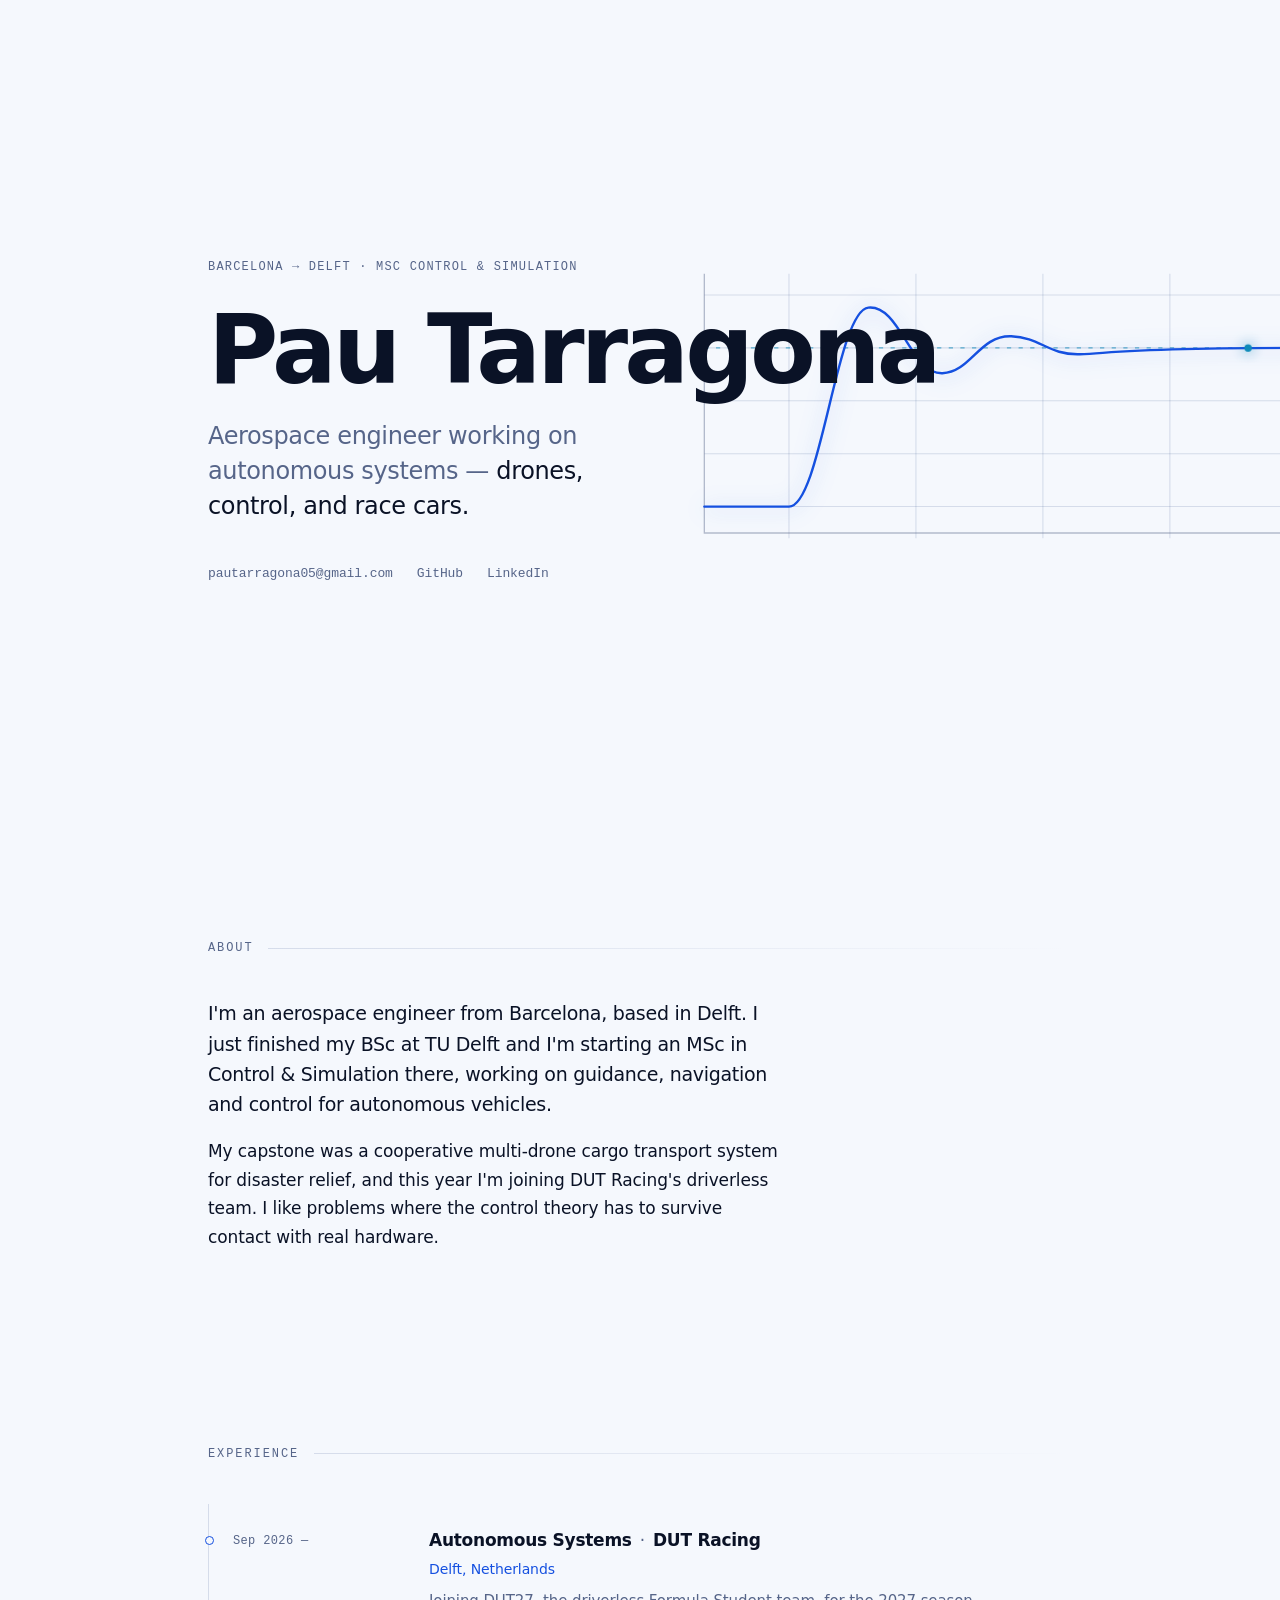
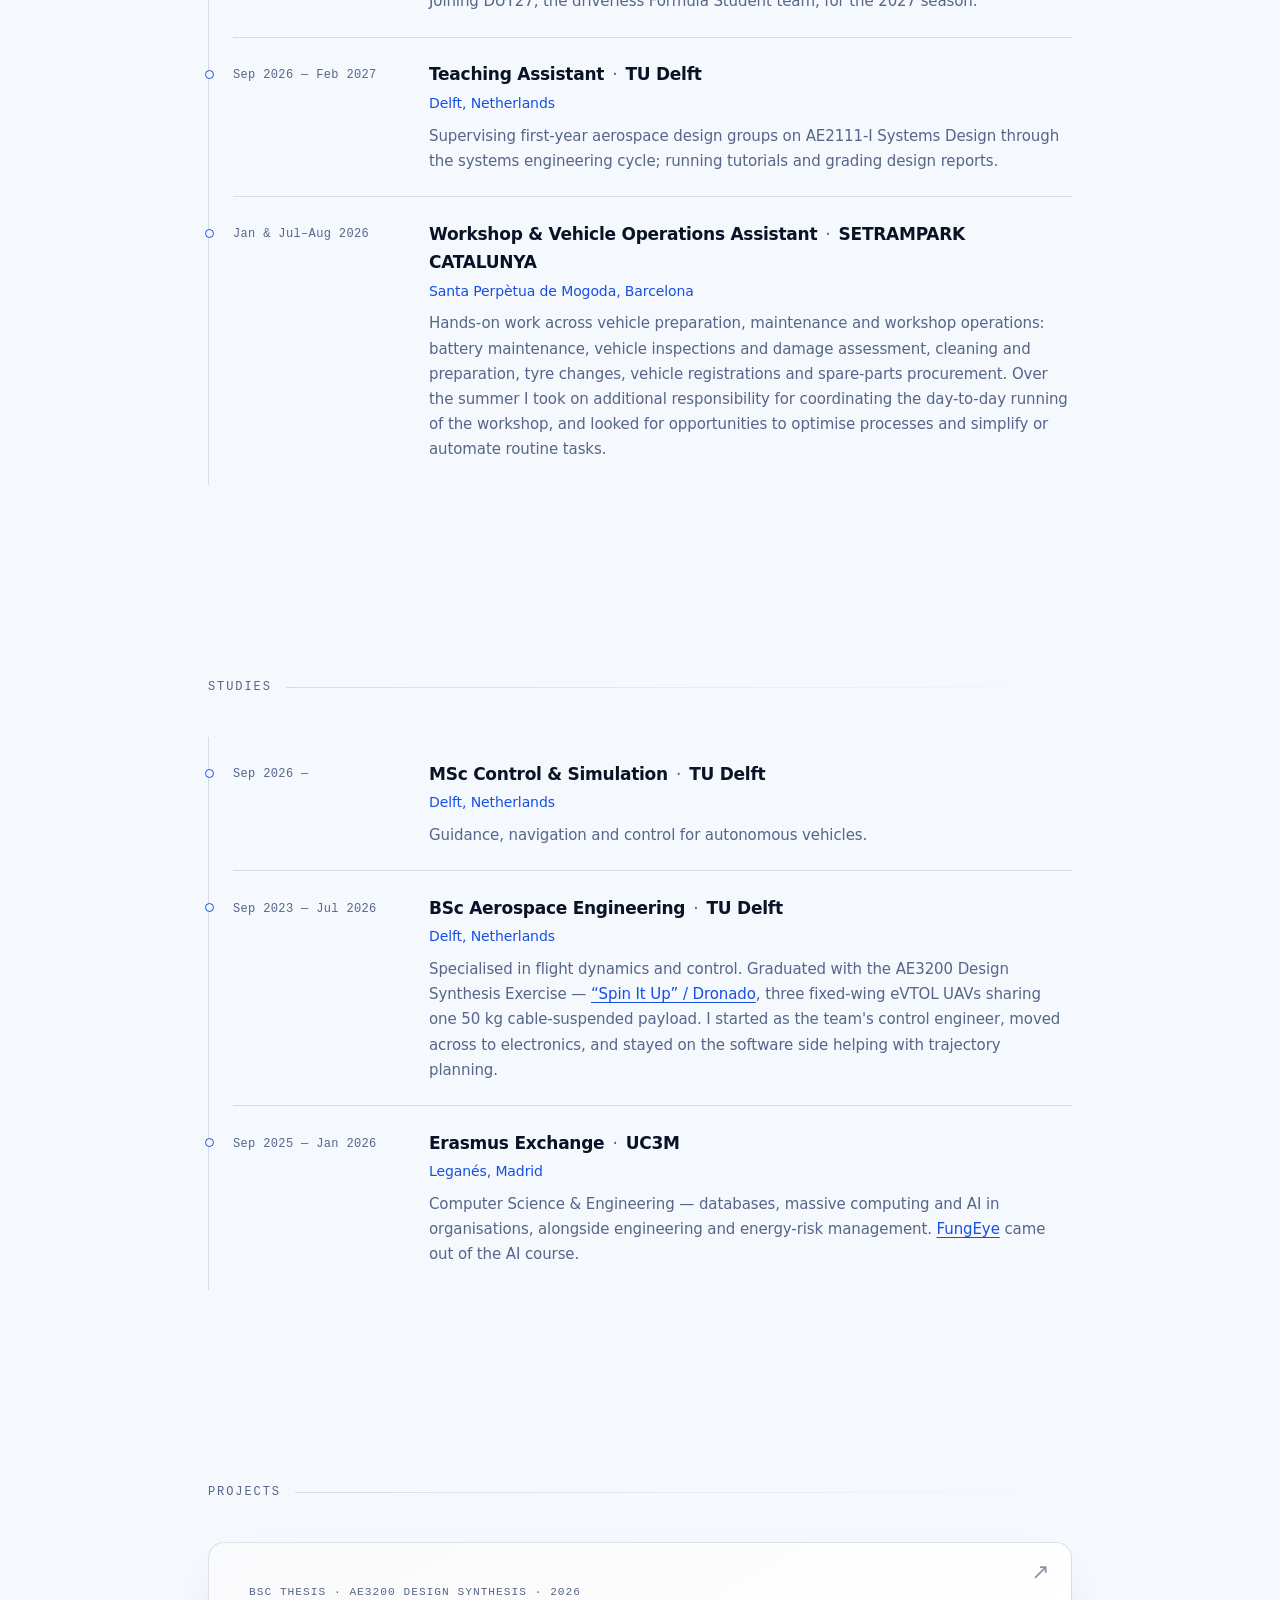
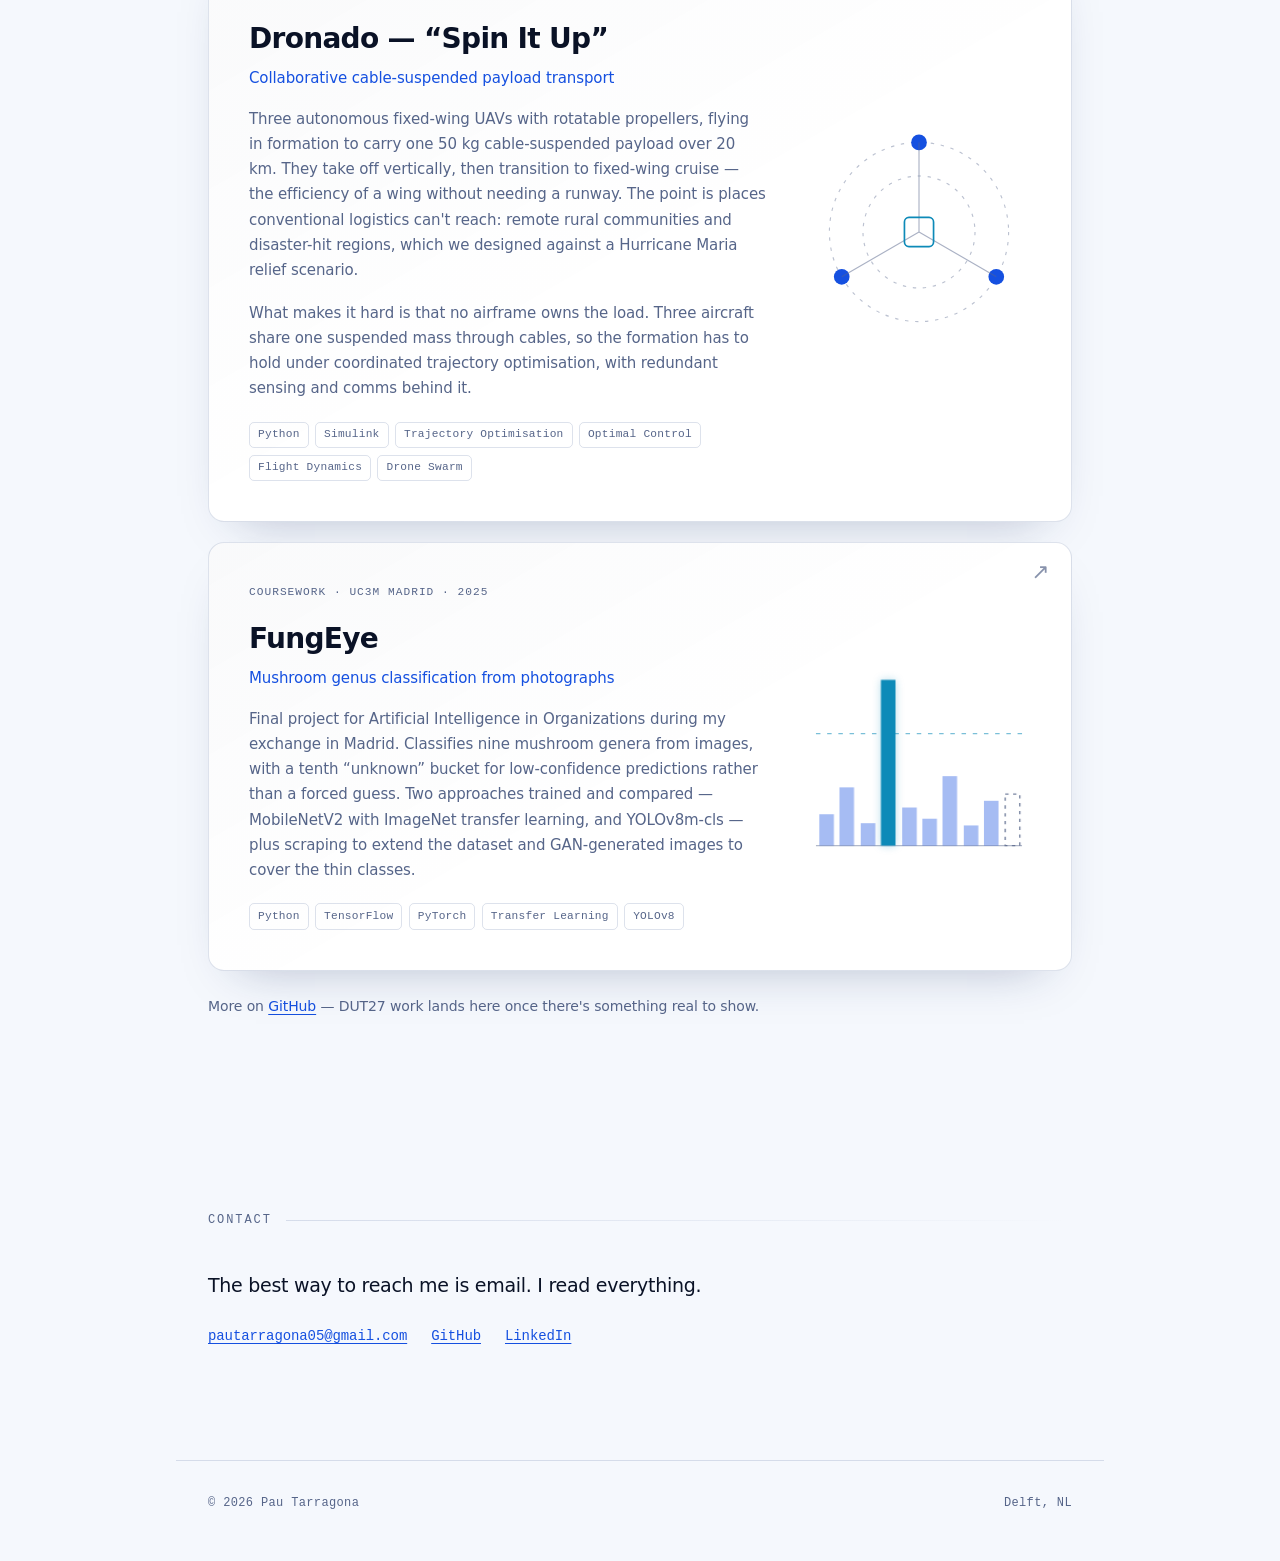
==== index.html @ fd184595 "Show location instead of field on every entry Experience and Studies entries now carry the place on " ====
<!DOCTYPE html>
<html lang="en">
<head>
<meta charset="utf-8">
<meta name="viewport" content="width=device-width, initial-scale=1">
<meta name="theme-color" content="#070b14">

<!-- ─── SEO ─── -->
<title>Pau Tarragona — Aerospace engineer, autonomous systems</title>
<meta name="description" content="Aerospace engineer from Barcelona, based in Delft. MSc Control &amp; Simulation at TU Delft — guidance, navigation and control for drones and driverless race cars.">
<link rel="canonical" href="https://pautarragona.github.io/homepage/">
<meta name="author" content="Pau Tarragona">
<meta name="robots" content="index, follow">

<meta property="og:type" content="profile">
<meta property="og:title" content="Pau Tarragona — Aerospace engineer, autonomous systems">
<meta property="og:description" content="Aerospace engineer from Barcelona, based in Delft. GNC for drones and driverless race cars.">
<meta property="og:url" content="https://pautarragona.github.io/homepage/">
<meta name="twitter:card" content="summary">
<!-- Add a 1200x630 preview.png to the repo root, then uncomment these for rich link previews:
<meta property="og:image" content="https://pautarragona.github.io/homepage/preview.png">
<meta name="twitter:card" content="summary_large_image">
-->

<link rel="icon" href="data:image/svg+xml,<svg xmlns='http://www.w3.org/2000/svg' viewBox='0 0 100 100'><rect width='100' height='100' rx='22' fill='%23070b14'/><text x='50' y='72' font-size='62' font-weight='700' text-anchor='middle' fill='%233d7bff' font-family='system-ui,sans-serif'>P</text></svg>">
<link rel="stylesheet" href="style.css">
<!-- Scroll reveals start hidden; without JS they would never appear -->
<noscript><style>.reveal{opacity:1;transform:none}.sm-bar{transform:scaleY(1)}</style></noscript>

<script type="application/ld+json">
{
  "@context": "https://schema.org",
  "@type": "Person",
  "name": "Pau Tarragona",
  "url": "https://pautarragona.github.io/homepage/",
  "jobTitle": "Aerospace Engineer",
  "description": "Aerospace engineer working on guidance, navigation and control for autonomous vehicles — drones and driverless race cars.",
  "birthPlace": "Barcelona, Spain",
  "homeLocation": { "@type": "Place", "name": "Delft, Netherlands" },
  "alumniOf": [
    { "@type": "CollegeOrUniversity", "name": "Delft University of Technology" },
    { "@type": "CollegeOrUniversity", "name": "Universidad Carlos III de Madrid" }
  ],
  "knowsAbout": ["Guidance Navigation and Control", "Flight Dynamics", "Control Theory", "Autonomous Systems", "Unmanned Aerial Vehicles", "Systems Engineering", "Trajectory Optimisation", "Optimal Control", "Computer Vision", "Machine Learning"],
  "email": "mailto:pautarragona05@gmail.com",
  "sameAs": [
    "https://github.com/pautarragona",
    "https://www.linkedin.com/in/pautarragona/"
  ]
}
</script>
</head>

<body>
<a class="skip" href="#main">Skip to content</a>

<!-- Sticky bar, fades in once you scroll past the hero -->
<div class="topbar" id="topbar">
  <div class="wrap topbar-in">
    <a class="topbar-name" href="#top">Pau Tarragona</a>
    <nav aria-label="Sections">
      <a href="#about">About</a>
      <a href="#experience">Experience</a>
      <a href="#studies">Studies</a>
      <a href="#projects">Projects</a>
      <a href="#contact">Contact</a>
    </nav>
  </div>
</div>

<header class="hero" id="top">
  <!-- Step response of an underdamped second-order system: the plot every
       control course opens with. Draws itself once, then rests at setpoint. -->
  <div class="hero-bg" aria-hidden="true">
    <svg class="plot" viewBox="0 0 620 300" preserveAspectRatio="xMidYMid meet">
      <g class="plot-grid">
        <path d="M40 40 H600 M40 90 H600 M40 140 H600 M40 190 H600 M40 240 H600"/>
        <path d="M120 20 V270 M240 20 V270 M360 20 V270 M480 20 V270"/>
      </g>
      <path class="axis" d="M40 20 V265 H600"/>
      <path class="setpoint" d="M40 90 H600"/>
      <path class="response" id="resp" pathLength="1000"
            d="M40 240 L120 240 C150 240 165 55 195 52 C225 49 235 115 265 114
               C292 113 300 78 330 79 C358 80 365 97 395 96 C425 95 440 90 600 90"/>
      <circle class="tracer" r="3.5" cx="0" cy="0">
        <animateMotion dur="2.6s" begin="0.4s" fill="freeze" calcMode="spline"
                       keyPoints="0;1" keyTimes="0;1" keySplines="0.3 0 0.2 1">
          <mpath href="#resp" xlink:href="#resp"/>
        </animateMotion>
      </circle>
    </svg>
  </div>

  <div class="wrap hero-in">
    <p class="eyebrow rise" style="--d:0ms">
      Barcelona → Delft · MSc Control &amp; Simulation
    </p>

    <h1 class="name rise" style="--d:80ms">
      <span>Pau</span> <span>Tarragona</span>
    </h1>

    <p class="tagline rise" style="--d:180ms">
      Aerospace engineer working on autonomous systems —
      <em>drones, control, and race cars.</em>
    </p>

    <p class="hero-links rise" style="--d:280ms">
      <a href="mailto:pautarragona05@gmail.com">pautarragona05@gmail.com</a>
      <a href="https://github.com/pautarragona" rel="me">GitHub</a>
      <a href="https://www.linkedin.com/in/pautarragona/" rel="me">LinkedIn</a>
    </p>
  </div>
</header>

<main id="main">

  <section id="about" class="wrap reveal">
    <h2>About</h2>
    <div class="prose">
      <p class="lede">
        I'm an aerospace engineer from Barcelona, based in Delft. I just finished my BSc
        at TU Delft and I'm starting an MSc in Control &amp; Simulation there, working on
        guidance, navigation and control for autonomous vehicles.
      </p>
      <p>
        My capstone was a cooperative multi-drone cargo transport system for disaster
        relief, and this year I'm joining DUT Racing's driverless team. I like problems
        where the control theory has to survive contact with real hardware.
      </p>
      <!-- Drop cv.pdf in the repo root, then delete these two comment lines to switch the button on.
      <p class="actions">
        <a class="btn btn-quiet" href="cv.pdf">Download CV</a>
      </p>
      -->
    </div>
  </section>

  <section id="experience" class="wrap reveal">
    <h2>Experience</h2>
    <ol class="timeline">

      <li class="entry">
        <div class="when">Sep 2026 —</div>
        <div class="what">
          <h3>Autonomous Systems <span class="at">·</span> DUT Racing</h3>
          <p class="org">Delft, Netherlands</p>
          <p>Joining DUT27, the driverless Formula Student team, for the 2027 season.</p>
        </div>
      </li>

      <li class="entry">
        <div class="when">Sep 2026 — Feb 2027</div>
        <div class="what">
          <h3>Teaching Assistant <span class="at">·</span> TU Delft</h3>
          <p class="org">Delft, Netherlands</p>
          <p>Supervising first-year aerospace design groups on AE2111-I Systems Design
             through the systems engineering cycle; running tutorials and grading design
             reports.</p>
        </div>
      </li>

      <li class="entry">
        <div class="when">Jan &amp; Jul–Aug 2026</div>
        <div class="what">
          <h3>Workshop &amp; Vehicle Operations Assistant <span class="at">·</span> SETRAMPARK CATALUNYA</h3>
          <p class="org">Santa Perpètua de Mogoda, Barcelona</p>
          <p>Hands-on work across vehicle preparation, maintenance and workshop operations:
             battery maintenance, vehicle inspections and damage assessment, cleaning and
             preparation, tyre changes, vehicle registrations and spare-parts procurement.
             Over the summer I took on additional responsibility for coordinating the
             day-to-day running of the workshop, and looked for opportunities to optimise
             processes and simplify or automate routine tasks.</p>
        </div>
      </li>

    </ol>
  </section>

  <section id="studies" class="wrap reveal">
    <h2>Studies</h2>
    <ol class="timeline">

      <li class="entry">
        <div class="when">Sep 2026 —</div>
        <div class="what">
          <h3>MSc Control &amp; Simulation <span class="at">·</span> TU Delft</h3>
          <p class="org">Delft, Netherlands</p>
          <p>Guidance, navigation and control for autonomous vehicles.</p>
        </div>
      </li>

      <li class="entry">
        <div class="when">Sep 2023 — Jul 2026</div>
        <div class="what">
          <h3>BSc Aerospace Engineering <span class="at">·</span> TU Delft</h3>
          <p class="org">Delft, Netherlands</p>
          <p>Specialised in flight dynamics and control. Graduated with the AE3200
             Design Synthesis Exercise —
             <a href="#projects">“Spin It Up” / Dronado</a>, three fixed-wing eVTOL UAVs
             sharing one 50 kg cable-suspended payload. I started as the team's control
             engineer, moved across to electronics, and stayed on the software side
             helping with trajectory planning.</p>
        </div>
      </li>

      <li class="entry">
        <div class="when">Sep 2025 — Jan 2026</div>
        <div class="what">
          <h3>Erasmus Exchange <span class="at">·</span> UC3M</h3>
          <p class="org">Leganés, Madrid</p>
          <p>Computer Science &amp; Engineering — databases, massive computing and AI in
             organisations, alongside engineering and energy-risk management.
             <a href="#projects">FungEye</a> came out of the AI course.</p>
        </div>
      </li>

    </ol>
  </section>

  <section id="projects" class="wrap reveal">
    <h2>Projects</h2>

    <a class="feature" href="https://repository.tudelft.nl/record/uuid:f880d193-b643-47dd-b23a-5ad3ee7a9749">
      <span class="go" aria-hidden="true">↗</span>
      <div class="feature-body">
        <p class="kicker">BSc Thesis · AE3200 Design Synthesis · 2026</p>
        <h3>Dronado — “Spin It Up”</h3>
        <p class="sub">Collaborative cable-suspended payload transport</p>
        <p>
          Three autonomous fixed-wing UAVs with rotatable propellers, flying in formation to
          carry one 50 kg cable-suspended payload over 20 km. They take off vertically, then
          transition to fixed-wing cruise — the efficiency of a wing without needing a runway.
          The point is places conventional logistics can't reach: remote rural communities and
          disaster-hit regions, which we designed against a Hurricane Maria relief scenario.
        </p>
        <p>
          What makes it hard is that no airframe owns the load. Three aircraft share one
          suspended mass through cables, so the formation has to hold under coordinated
          trajectory optimisation, with redundant sensing and comms behind it.
        </p>
        <ul class="tags">
          <li>Python</li><li>Simulink</li><li>Trajectory Optimisation</li>
          <li>Optimal Control</li><li>Flight Dynamics</li><li>Drone Swarm</li>
        </ul>
      </div>
      <div class="feature-art" aria-hidden="true">
        <!-- Three drones orbiting a shared load -->
        <svg viewBox="0 0 200 200">
          <circle class="orbit" cx="100" cy="100" r="80"/>
          <circle class="orbit orbit-2" cx="100" cy="100" r="50"/>
          <g class="rotor">
            <circle class="node" cx="100" cy="20"  r="7"/>
            <circle class="node" cx="31"  cy="140" r="7"/>
            <circle class="node" cx="169" cy="140" r="7"/>
            <path class="tether" d="M100 20 L100 100 M31 140 L100 100 M169 140 L100 100"/>
          </g>
          <rect class="load" x="87" y="87" width="26" height="26" rx="4"/>
        </svg>
      </div>
    </a>

    <a class="feature" href="https://github.com/pautarragona/FungEye">
      <span class="go" aria-hidden="true">↗</span>
      <div class="feature-body">
        <p class="kicker">Coursework · UC3M Madrid · 2025</p>
        <h3>FungEye</h3>
        <p class="sub">Mushroom genus classification from photographs</p>
        <p>
          Final project for Artificial Intelligence in Organizations during my exchange in
          Madrid. Classifies nine mushroom genera from images, with a tenth “unknown” bucket
          for low-confidence predictions rather than a forced guess. Two approaches trained
          and compared — MobileNetV2 with ImageNet transfer learning, and YOLOv8m-cls — plus
          scraping to extend the dataset and GAN-generated images to cover the thin classes.
        </p>
        <ul class="tags">
          <li>Python</li><li>TensorFlow</li><li>PyTorch</li><li>Transfer Learning</li><li>YOLOv8</li>
        </ul>
      </div>
      <div class="feature-art" aria-hidden="true">
        <!-- Class probabilities over ten buckets: nine genera plus "unknown".
             One clears the confidence threshold; the dashed bar is the
             unknown bucket that catches everything that doesn't. -->
        <svg viewBox="0 0 200 200">
          <path class="sm-axis"   d="M8 180 H192"/>
          <path class="sm-thresh" d="M8 80 H192"/>
          <g class="softmax">
            <rect class="sm-bar" style="--i:0" x="11"  y="152" width="13" height="28"/>
            <rect class="sm-bar" style="--i:1" x="29"  y="128" width="13" height="52"/>
            <rect class="sm-bar" style="--i:2" x="48"  y="160" width="13" height="20"/>
            <rect class="sm-bar win" style="--i:3" x="66" y="32" width="13" height="148"/>
            <rect class="sm-bar" style="--i:4" x="85"  y="146" width="13" height="34"/>
            <rect class="sm-bar" style="--i:5" x="103" y="156" width="13" height="24"/>
            <rect class="sm-bar" style="--i:6" x="121" y="118" width="13" height="62"/>
            <rect class="sm-bar" style="--i:7" x="140" y="162" width="13" height="18"/>
            <rect class="sm-bar" style="--i:8" x="158" y="140" width="13" height="40"/>
            <rect class="sm-bar sm-unknown" style="--i:9" x="177" y="134" width="13" height="46"/>
          </g>
        </svg>
      </div>
    </a>

    <p class="more">
      More on <a href="https://github.com/pautarragona">GitHub</a> — DUT27 work lands here
      once there's something real to show.
    </p>
  </section>

  <section id="contact" class="wrap reveal">
    <h2>Contact</h2>
    <div class="prose">
      <p class="lede">The best way to reach me is email. I read everything.</p>
      <ul class="links">
        <li><a href="mailto:pautarragona05@gmail.com">pautarragona05@gmail.com</a></li>
        <li><a href="https://github.com/pautarragona" rel="me">GitHub</a></li>
        <li><a href="https://www.linkedin.com/in/pautarragona/" rel="me">LinkedIn</a></li>
      </ul>
    </div>
  </section>

</main>

<footer class="wrap">
  <p>© <span id="year">2026</span> Pau Tarragona</p>
  <p>Delft, NL</p>
</footer>

<script>
document.getElementById('year').textContent = new Date().getFullYear();

const still = matchMedia('(prefers-reduced-motion: reduce)').matches;

/* Reveal sections as they enter the viewport */
if ('IntersectionObserver' in window && !still) {
  const io = new IntersectionObserver((entries) => {
    for (const e of entries) {
      if (e.isIntersecting) { e.target.classList.add('in'); io.unobserve(e.target); }
    }
  }, { rootMargin: '0px 0px -12% 0px' });
  document.querySelectorAll('.reveal').forEach(el => io.observe(el));
} else {
  document.querySelectorAll('.reveal').forEach(el => el.classList.add('in'));
}

/* Sticky bar appears once the hero is behind you */
const topbar = document.getElementById('topbar');
const onScroll = () => topbar.classList.toggle('show', window.scrollY > 260);
addEventListener('scroll', onScroll, { passive: true });
onScroll();

</script>
</body>
</html>
---- style.css ----
/* ══ Pau Tarragona — personal site ══════════════════════════════
   Everything is driven by the tokens below. Change --accent and
   the buttons, links, timeline, plot and diagram all follow.     */

:root {
  --bg:      #060a13;
  --bg-2:    #0a1020;
  --surface: rgba(255, 255, 255, .028);
  --ink:     #e9eefb;
  --muted:   #8a99b8;
  --rule:    rgba(140, 170, 255, .14);
  --accent:  #3d7bff;
  --ice:     #7fe4ff;
  --shadow:  0 22px 60px -28px rgba(0, 0, 0, .9);

  --sans: ui-sans-serif, system-ui, -apple-system, "Segoe UI Variable Text",
          "Segoe UI", Inter, Roboto, Helvetica, Arial, sans-serif;
  --mono: ui-monospace, "Cascadia Mono", "SF Mono", Menlo, Consolas, monospace;

  --page:    58rem;
  --measure: 36rem;
  --ease:    cubic-bezier(.22, .61, .36, 1);
}

@media (prefers-color-scheme: light) {
  :root {
    --bg:      #f5f8fd;
    --bg-2:    #ffffff;
    --surface: rgba(10, 30, 80, .025);
    --ink:     #0a1226;
    --muted:   #566589;
    --rule:    rgba(20, 50, 120, .14);
    --accent:  #1550e0;
    --ice:     #0d8ab8;
    --shadow:  0 22px 50px -30px rgba(20, 40, 90, .35);
  }
}

*, *::before, *::after { box-sizing: border-box; }

html {
  -webkit-text-size-adjust: 100%;
  scroll-behavior: smooth;
  scroll-padding-top: 5rem;
}

body {
  margin: 0;
  background: var(--bg);
  color: var(--ink);
  font-family: var(--sans);
  font-size: 1.0625rem;
  line-height: 1.68;
  letter-spacing: -0.006em;
  -webkit-font-smoothing: antialiased;
  overflow-x: hidden;
}

.wrap {
  width: 100%;
  max-width: var(--page);
  margin-inline: auto;
  padding-inline: clamp(1.25rem, 5vw, 2rem);
}

.skip { position: absolute; left: -9999px; }
.skip:focus {
  left: 1rem; top: 1rem; z-index: 99;
  background: var(--accent); color: #fff;
  padding: .55rem 1rem; border-radius: 8px;
}

:focus-visible { outline: 2px solid var(--accent); outline-offset: 3px; border-radius: 3px; }

/* ══ Sticky bar ═════════════════════════════════════════════════ */

.topbar {
  position: fixed;
  inset: 0 0 auto 0;
  z-index: 50;
  background: color-mix(in srgb, var(--bg) 78%, transparent);
  backdrop-filter: blur(14px) saturate(150%);
  border-bottom: 1px solid transparent;
  transform: translateY(-102%);
  opacity: 0;
  transition: transform .45s var(--ease), opacity .3s linear, border-color .45s linear;
}
.topbar.show { transform: none; opacity: 1; border-bottom-color: var(--rule); }

.topbar-in {
  display: flex; align-items: center; justify-content: space-between;
  gap: 1rem; height: 3.5rem;
}
.topbar-name {
  font-weight: 600; font-size: .9375rem; letter-spacing: -0.015em;
  color: var(--ink); text-decoration: none;
}
.topbar nav { display: flex; gap: 1.35rem; }
.topbar nav a {
  position: relative;
  font-family: var(--mono);
  font-size: .75rem; letter-spacing: .04em;
  color: var(--muted); text-decoration: none;
  padding-block: .35rem;
}
.topbar nav a::after {
  content: ""; position: absolute; left: 0; right: 0; bottom: 0; height: 1px;
  background: var(--accent);
  transform: scaleX(0); transform-origin: left;
  transition: transform .32s var(--ease);
}
.topbar nav a:hover { color: var(--ink); }
.topbar nav a:hover::after { transform: scaleX(1); }

/* five items no longer fit alongside the name below this */
@media (max-width: 40rem) { .topbar nav { display: none; } }

/* ══ Hero ═══════════════════════════════════════════════════════ */

.hero {
  position: relative;
  min-height: 90svh;
  display: flex; flex-direction: column; justify-content: center;
  padding-block: 7rem 5rem;
  overflow: hidden;
  isolation: isolate;
}

.hero-bg { position: absolute; inset: 0; z-index: -1; pointer-events: none; }

/* ── Step response plot ──
   Underdamped second-order system settling to setpoint. The curve draws
   itself once and the tracer rides the leading edge, so the easing here
   must match the animateMotion keySplines in the markup. */

.plot {
  position: absolute;
  top: 50%; right: -3%;
  transform: translateY(-48%);
  width: min(60%, 41rem);
  height: auto;
  overflow: visible;
}

.plot-grid path { fill: none; stroke: var(--rule); stroke-width: 1; }

.axis {
  fill: none;
  stroke: color-mix(in srgb, var(--muted) 42%, transparent);
  stroke-width: 1.25;
}

.setpoint {
  fill: none;
  stroke: color-mix(in srgb, var(--ice) 65%, transparent);
  stroke-width: 1.25;
  stroke-dasharray: 4 7;
}

.response {
  fill: none;
  stroke: var(--accent);
  stroke-width: 2.25;
  stroke-linecap: round;
  stroke-linejoin: round;
  /* pathLength="1000" in the markup makes this exact, whatever the geometry */
  stroke-dasharray: 1000;
  stroke-dashoffset: 1000;
  animation: draw 2.6s .4s cubic-bezier(.3, 0, .2, 1) forwards;
  filter: drop-shadow(0 2px 10px color-mix(in srgb, var(--accent) 35%, transparent));
}
@keyframes draw { to { stroke-dashoffset: 0; } }

.tracer {
  fill: var(--ice);
  filter: drop-shadow(0 0 6px var(--ice));
  animation: fade-in .5s .4s both;
}
@keyframes fade-in { from { opacity: 0; } to { opacity: 1; } }

@media (max-width: 52rem) {
  .plot {
    top: auto; bottom: 5%; right: -18%;
    transform: none;
    width: 118%;
    opacity: .4;
  }
}

/* ── hero content ── */

.hero-in { position: relative; }

.eyebrow {
  font-family: var(--mono);
  font-size: .75rem; letter-spacing: .1em; text-transform: uppercase;
  color: var(--muted);
  margin: 0 0 1.75rem;
}

.name {
  font-size: clamp(3rem, 11vw, 6rem);
  font-weight: 680;
  line-height: .94;
  letter-spacing: -0.04em;
  margin: 0 0 1.5rem;
}
.name span { display: inline-block; }

.tagline {
  font-size: clamp(1.125rem, 2.6vw, 1.5rem);
  line-height: 1.45;
  color: var(--muted);
  max-width: 30ch;
  margin: 0 0 2.5rem;
  letter-spacing: -0.015em;
}
.tagline em { color: var(--ink); font-style: normal; }

.hero-links {
  display: flex; flex-wrap: wrap;
  gap: .4rem 1.5rem;
  font-family: var(--mono);
  font-size: .8125rem;
  margin: 0;
}
.hero-links a { color: var(--muted); text-decoration: none; }
.hero-links a:hover { color: var(--accent); text-decoration: underline; }

/* entrance */
.rise { animation: rise .85s var(--ease) both; animation-delay: var(--d, 0ms); }
@keyframes rise {
  from { opacity: 0; transform: translateY(16px); filter: blur(6px); }
  to   { opacity: 1; transform: none; filter: none; }
}

/* ══ Buttons ════════════════════════════════════════════════════ */

.actions { display: flex; flex-wrap: wrap; gap: .7rem; }

.btn {
  display: inline-block;
  padding: .65rem 1.4rem;
  border-radius: 999px;
  border: 1px solid var(--accent);
  background: var(--accent);
  color: #fff;
  font-size: .9375rem; font-weight: 500;
  text-decoration: none;
  box-shadow: 0 8px 24px -12px var(--accent);
  transition: transform .22s var(--ease), box-shadow .22s var(--ease), background .22s linear;
}
.btn:hover { transform: translateY(-2px); box-shadow: 0 14px 30px -12px var(--accent); }
.btn:active { transform: translateY(0); }

.btn-quiet {
  background: transparent;
  color: var(--ink);
  border-color: var(--rule);
  box-shadow: none;
}
.btn-quiet:hover {
  border-color: var(--accent);
  color: var(--accent);
  box-shadow: none;
}

/* ══ Sections ═══════════════════════════════════════════════════ */

main { padding-block: 2rem 1rem; }
section { padding-block: clamp(3.5rem, 9vw, 6rem); }

h2 {
  display: flex; align-items: center; gap: .9rem;
  font-family: var(--mono);
  font-size: .75rem; font-weight: 500;
  letter-spacing: .16em; text-transform: uppercase;
  color: var(--muted);
  margin: 0 0 2.5rem;
}
h2::after {
  content: ""; flex: 1; height: 1px;
  background: linear-gradient(to right, var(--rule), transparent);
}

h3 {
  font-size: 1.0625rem; font-weight: 600;
  letter-spacing: -0.015em;
  margin: 0 0 .2rem;
}

p { margin: 0 0 1.1rem; }
.prose { max-width: var(--measure); }
.prose p:last-child { margin-bottom: 0; }

.lede {
  font-size: 1.1875rem;
  line-height: 1.6;
  letter-spacing: -0.015em;
}

a { color: var(--accent); text-decoration-thickness: 1px; text-underline-offset: 3px; }
a:hover { text-decoration-thickness: 2px; }

mark {
  background: color-mix(in srgb, #f5a623 22%, transparent);
  color: inherit;
  border: 1px dashed #f5a623;
  border-radius: 4px;
  padding: 0 .3rem;
  font-family: var(--mono);
  font-size: .85em;
}

/* reveal on scroll */
.reveal { opacity: 0; transform: translateY(22px); }
.reveal.in {
  opacity: 1; transform: none;
  transition: opacity .8s var(--ease), transform .8s var(--ease);
}

/* ══ Timeline ═══════════════════════════════════════════════════ */

.timeline {
  list-style: none;
  margin: 0; padding: 0 0 0 1.5rem;
  border-left: 1px solid var(--rule);
}

.entry {
  position: relative;
  display: grid;
  grid-template-columns: 10.5rem 1fr;
  gap: 1.75rem;
  padding-block: 1.4rem;
}
.entry + .entry { border-top: 1px solid var(--rule); }

.entry::before {
  content: "";
  position: absolute;
  left: calc(-1.5rem - 4.5px);
  top: 2rem;
  width: 9px; height: 9px;
  border-radius: 50%;
  background: var(--bg);
  border: 1px solid var(--accent);
  transition: background .3s var(--ease), box-shadow .3s var(--ease);
}
.entry:hover::before {
  background: var(--accent);
  box-shadow: 0 0 0 4px color-mix(in srgb, var(--accent) 18%, transparent);
}

.when {
  font-family: var(--mono);
  font-size: .75rem; letter-spacing: .03em;
  color: var(--muted);
  padding-top: .3rem;
  font-variant-numeric: tabular-nums;
}

.at { color: var(--muted); font-weight: 400; margin-inline: .15rem; }

.org {
  font-size: .875rem;
  color: var(--accent);
  margin: 0 0 .5rem;
}

.what p:last-child { margin: 0; color: var(--muted); font-size: .9375rem; }

/* entries with no .org line need the breathing room it would have given */
.what h3 + p:not(.org) { margin-top: .45rem; }

@media (max-width: 40rem) {
  .entry { grid-template-columns: 1fr; gap: .45rem; }
  .when { padding-top: 0; }
  .entry::before { top: 1.75rem; }
}

/* ══ Feature project ════════════════════════════════════════════ */

/* The whole card is the link, so it must not look like one. */
.feature {
  position: relative;
  display: grid;
  /* minmax(0,…) so the text column can actually shrink; a bare 1fr
     refuses to go below its content and reopens the dead gap */
  grid-template-columns: minmax(0, 1fr) 14rem;
  gap: 2.5rem;
  align-items: center;
  text-decoration: none;
  color: inherit;
  padding: clamp(1.5rem, 4vw, 2.5rem);
  border: 1px solid var(--rule);
  border-radius: 16px;
  background: linear-gradient(150deg, var(--surface), transparent 55%), var(--bg-2);
  box-shadow: var(--shadow);
  transition: transform .4s var(--ease), border-color .4s var(--ease);
}
.feature:hover {
  transform: translateY(-4px);
  border-color: color-mix(in srgb, var(--accent) 45%, transparent);
}

.kicker {
  font-family: var(--mono);
  font-size: .7rem; letter-spacing: .09em; text-transform: uppercase;
  color: var(--muted);
  margin: 0 0 .85rem;
}
.feature + .feature { margin-top: 1.25rem; }

.feature h3 { font-size: clamp(1.35rem, 3vw, 1.75rem); letter-spacing: -0.025em; }

/* the only hint that the card is clickable */
.go {
  position: absolute;
  top: 1.15rem; right: 1.35rem;
  font-size: 1.35rem;
  line-height: 1;
  color: var(--muted);
  opacity: .7;
  transition: opacity .3s var(--ease), transform .3s var(--ease), color .3s var(--ease);
}
.feature:hover .go {
  opacity: 1;
  color: var(--accent);
  transform: translate(2px, -2px);
}
.feature .sub {
  color: var(--accent);
  font-size: .9375rem;
  margin: 0 0 1rem;
}
/* no max-width here: the grid column sets the measure, and capping it
   again just leaves a gap between the text and the diagram */
.feature-body > p:not(.kicker):not(.sub) {
  color: var(--muted);
  font-size: .9375rem;
}

.tags {
  display: flex; flex-wrap: wrap; gap: .4rem;
  list-style: none; margin: 1.25rem 0 0; padding: 0;
}
.tags li {
  font-family: var(--mono);
  font-size: .7rem; letter-spacing: .02em;
  color: var(--muted);
  border: 1px solid var(--rule);
  border-radius: 5px;
  padding: .18rem .5rem;
}

/* the orbiting-drones diagram */
.feature-art svg { width: 100%; height: auto; display: block; }
.orbit, .rotor, .load { transform-box: view-box; transform-origin: 100px 100px; }

.orbit {
  fill: none;
  stroke: color-mix(in srgb, var(--muted) 40%, transparent);
  stroke-width: 1;
  stroke-dasharray: 3 6;
  animation: spin 40s linear infinite;
}
.orbit-2 { animation-duration: 26s; animation-direction: reverse; }
@keyframes spin { to { transform: rotate(360deg); } }

.rotor { animation: spin 22s linear infinite; }
.node {
  fill: var(--accent);
  animation: bob 3.4s ease-in-out infinite;
}
.node:nth-of-type(2) { animation-delay: -1.1s; }
.node:nth-of-type(3) { animation-delay: -2.2s; }
@keyframes bob { 50% { opacity: .45; } }

.tether { stroke: color-mix(in srgb, var(--muted) 50%, transparent); stroke-width: 1; fill: none; }
.load {
  fill: none;
  stroke: var(--ice);
  stroke-width: 1.5;
  animation: pulse 3.4s ease-in-out infinite;
}
@keyframes pulse { 50% { transform: scale(1.14); } }

/* ── FungEye: class probabilities across ten buckets ── */

.sm-axis {
  fill: none;
  stroke: color-mix(in srgb, var(--muted) 45%, transparent);
  stroke-width: 1.25;
}

.sm-thresh {
  fill: none;
  stroke: color-mix(in srgb, var(--ice) 55%, transparent);
  stroke-width: 1.25;
  stroke-dasharray: 4 6;
}

.sm-bar {
  fill: var(--accent);
  opacity: .38;
  /* fill-box, not view-box: each bar must scale from its own baseline */
  transform-box: fill-box;
  transform-origin: bottom;
  transform: scaleY(0);
}

.sm-bar.win {
  opacity: 1;
  fill: var(--ice);
  /* keep this restrained - a strong glow on a thin tall bar reads as a
     rendering artefact rather than a highlight */
  filter: drop-shadow(0 0 4px color-mix(in srgb, var(--ice) 30%, transparent));
}

.sm-unknown {
  fill: none;
  stroke: var(--muted);
  stroke-width: 1.25;
  stroke-dasharray: 3 4;
  opacity: .8;
}

/* bars grow once, when the section scrolls into view */
#projects.in .sm-bar {
  animation: rise-bar .7s var(--ease) both;
  animation-delay: calc(var(--i) * 65ms);
}
@keyframes rise-bar { to { transform: scaleY(1); } }

.more {
  margin: 1.5rem 0 0;
  font-size: .875rem;
  color: var(--muted);
}

@media (max-width: 44rem) {
  .feature { grid-template-columns: 1fr; }
  .feature-art { max-width: 12rem; margin-inline: auto; order: -1; }
}

/* ══ Contact + footer ═══════════════════════════════════════════ */

.links {
  list-style: none; margin: 1.5rem 0 0; padding: 0;
  display: flex; flex-wrap: wrap; gap: .5rem 1.5rem;
  font-family: var(--mono); font-size: .875rem;
}

footer {
  display: flex; flex-wrap: wrap; gap: .5rem 2rem;
  justify-content: space-between;
  border-top: 1px solid var(--rule);
  padding-block: 2rem 3rem;
  color: var(--muted);
  font-family: var(--mono);
  font-size: .75rem;
  letter-spacing: .03em;
}
footer p { margin: 0; }

/* ══ Reduced motion ═════════════════════════════════════════════ */

@media (prefers-reduced-motion: reduce) {
  html { scroll-behavior: auto; }
  *, *::before, *::after {
    animation-duration: .001ms !important;
    animation-iteration-count: 1 !important;
    transition-duration: .001ms !important;
  }
  .reveal { opacity: 1; transform: none; }
  /* SMIL ignores this media query, so hide the tracer outright */
  .tracer { display: none; }
  .response { stroke-dashoffset: 0; }
}
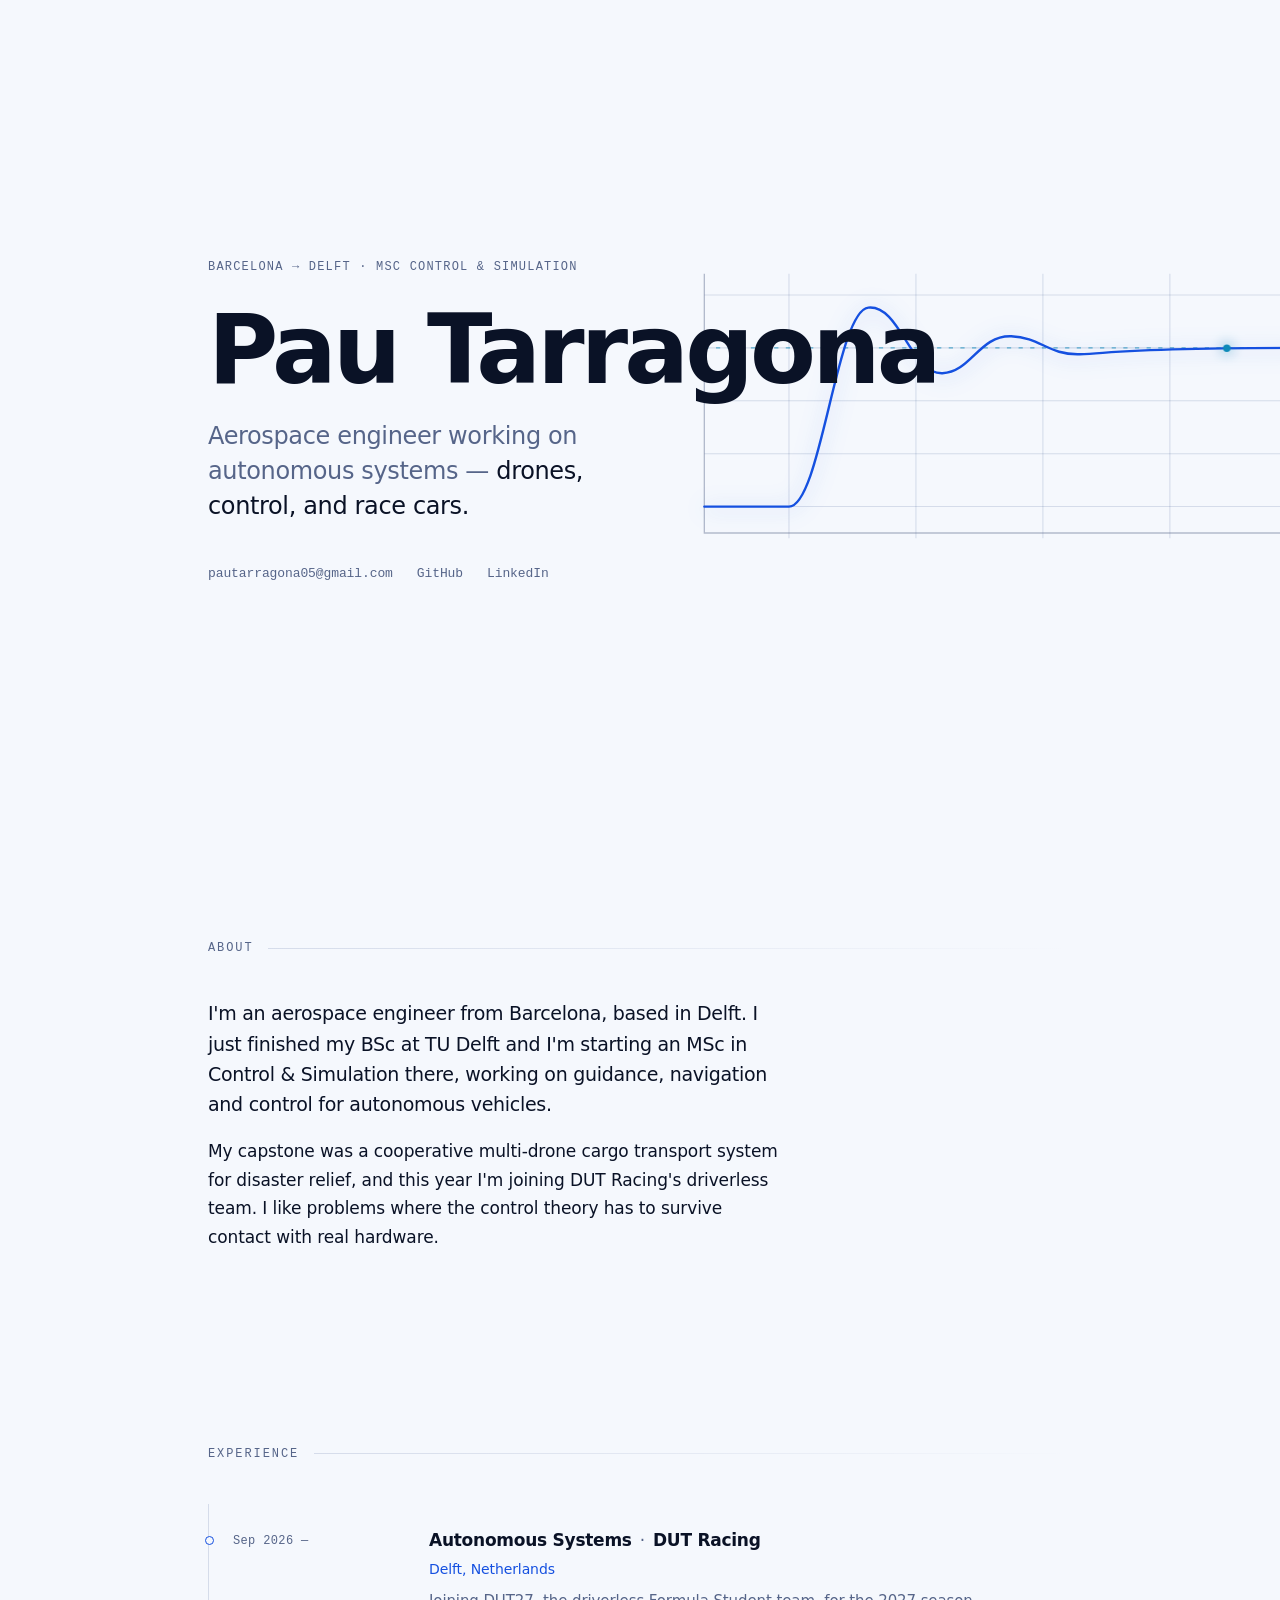
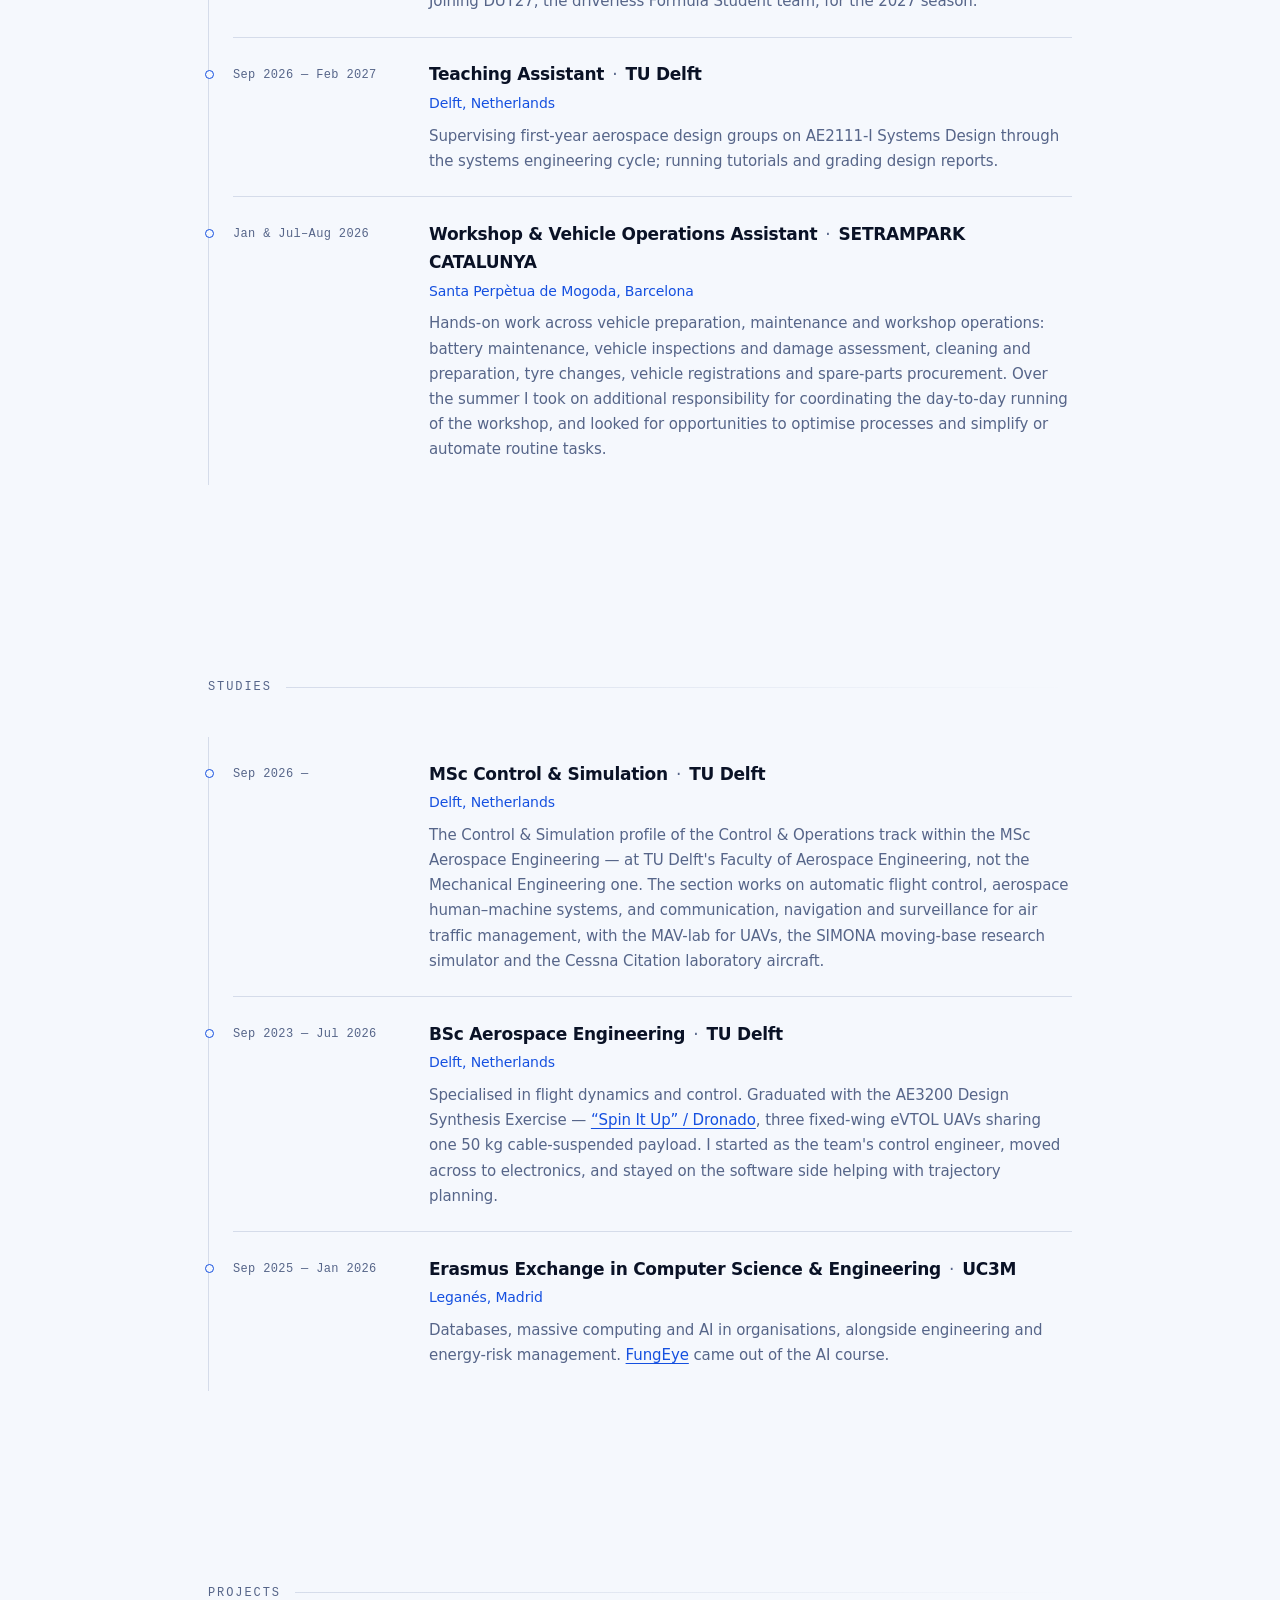
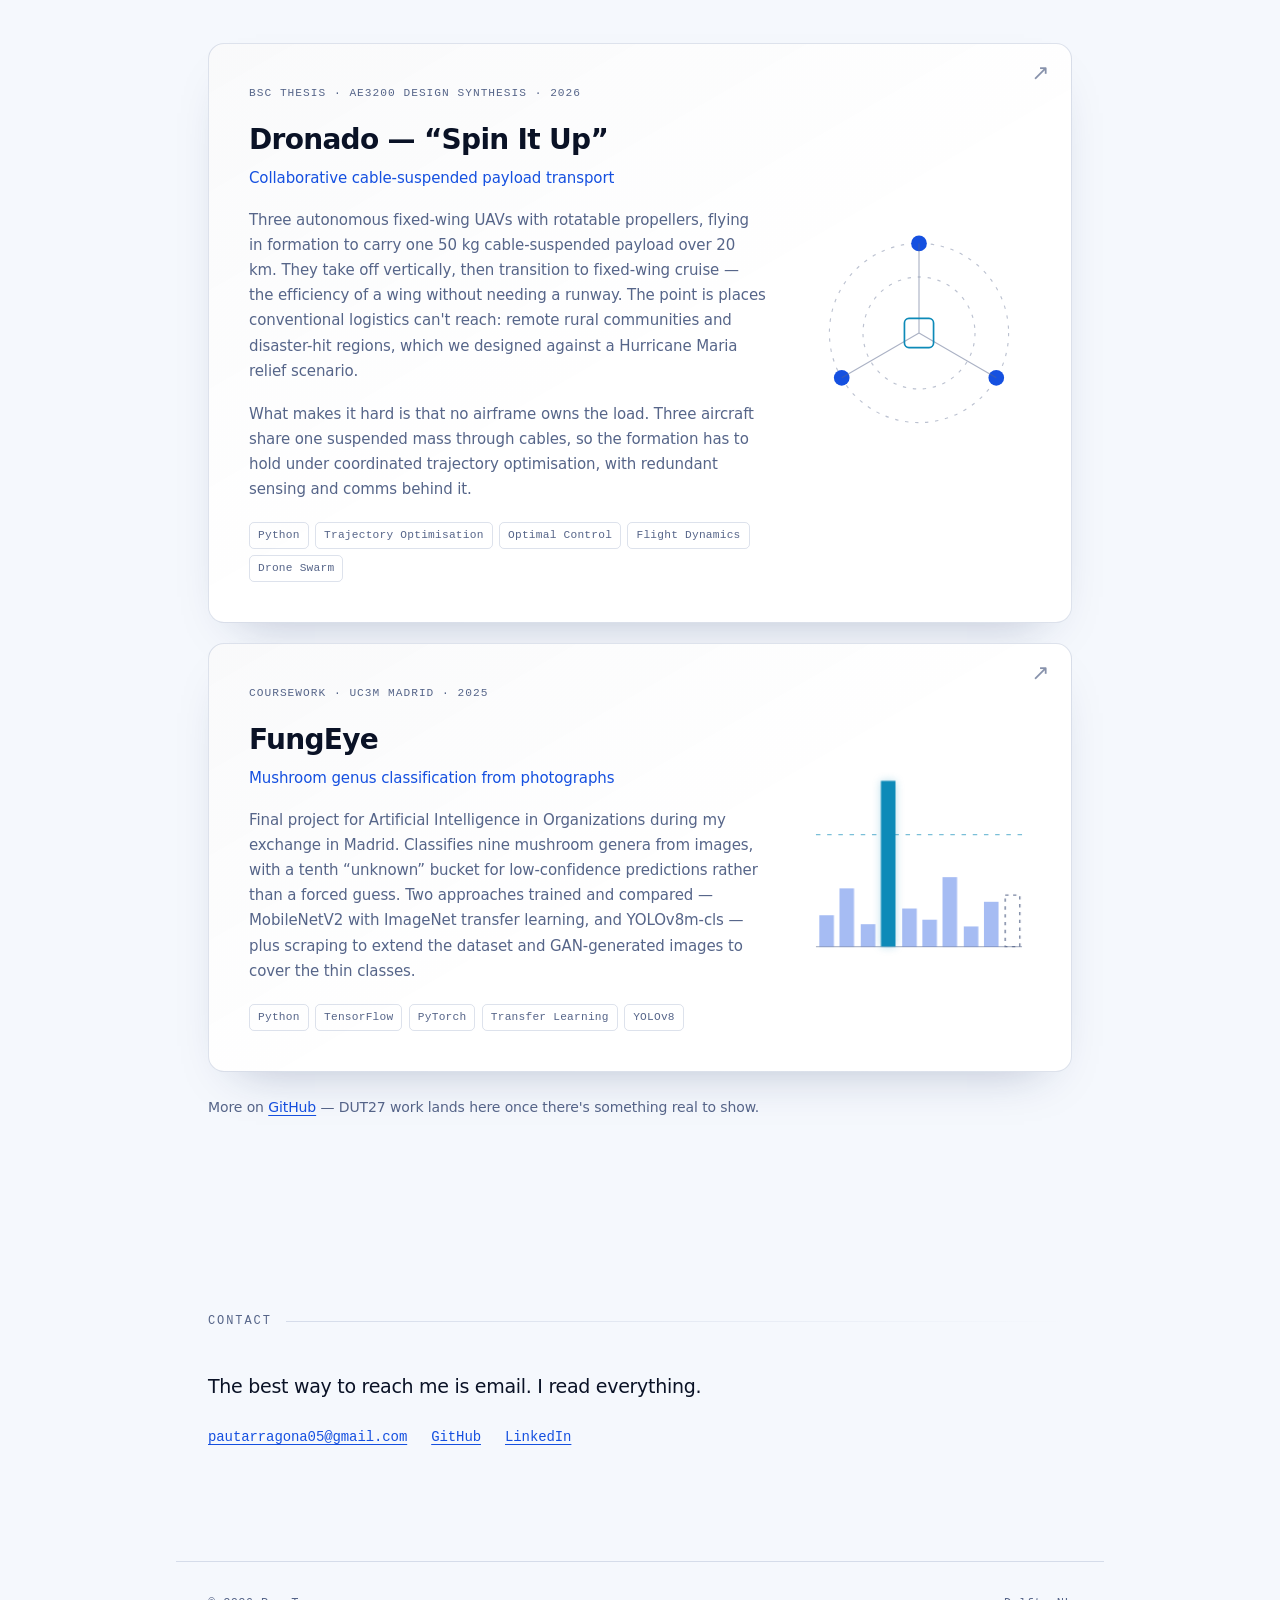
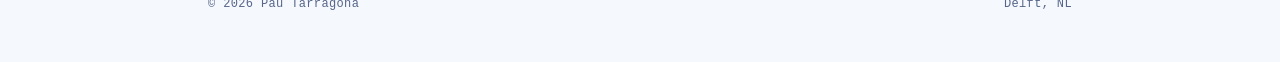
==== commit 6c6d5c1c: "Expand the MSc entry, drop Simulink, name the UC3M field in the title MSc description now places Con" ====
--- a/index.html
+++ b/index.html
@@ -186,7 +186,12 @@
         <div class="what">
           <h3>MSc Control &amp; Simulation <span class="at">·</span> TU Delft</h3>
           <p class="org">Delft, Netherlands</p>
-          <p>Guidance, navigation and control for autonomous vehicles.</p>
+          <p>The Control &amp; Simulation profile of the Control &amp; Operations track within
+             the MSc Aerospace Engineering — at TU Delft's Faculty of Aerospace Engineering,
+             not the Mechanical Engineering one. The section works on automatic flight
+             control, aerospace human–machine systems, and communication, navigation and
+             surveillance for air traffic management, with the MAV-lab for UAVs, the SIMONA
+             moving-base research simulator and the Cessna Citation laboratory aircraft.</p>
         </div>
       </li>
 
@@ -207,11 +212,11 @@
       <li class="entry">
         <div class="when">Sep 2025 — Jan 2026</div>
         <div class="what">
-          <h3>Erasmus Exchange <span class="at">·</span> UC3M</h3>
+          <h3>Erasmus Exchange in Computer Science &amp; Engineering <span class="at">·</span> UC3M</h3>
           <p class="org">Leganés, Madrid</p>
-          <p>Computer Science &amp; Engineering — databases, massive computing and AI in
-             organisations, alongside engineering and energy-risk management.
-             <a href="#projects">FungEye</a> came out of the AI course.</p>
+          <p>Databases, massive computing and AI in organisations, alongside engineering
+             and energy-risk management. <a href="#projects">FungEye</a> came out of the
+             AI course.</p>
         </div>
       </li>
 
@@ -240,7 +245,7 @@
           trajectory optimisation, with redundant sensing and comms behind it.
         </p>
         <ul class="tags">
-          <li>Python</li><li>Simulink</li><li>Trajectory Optimisation</li>
+          <li>Python</li><li>Trajectory Optimisation</li>
           <li>Optimal Control</li><li>Flight Dynamics</li><li>Drone Swarm</li>
         </ul>
       </div>
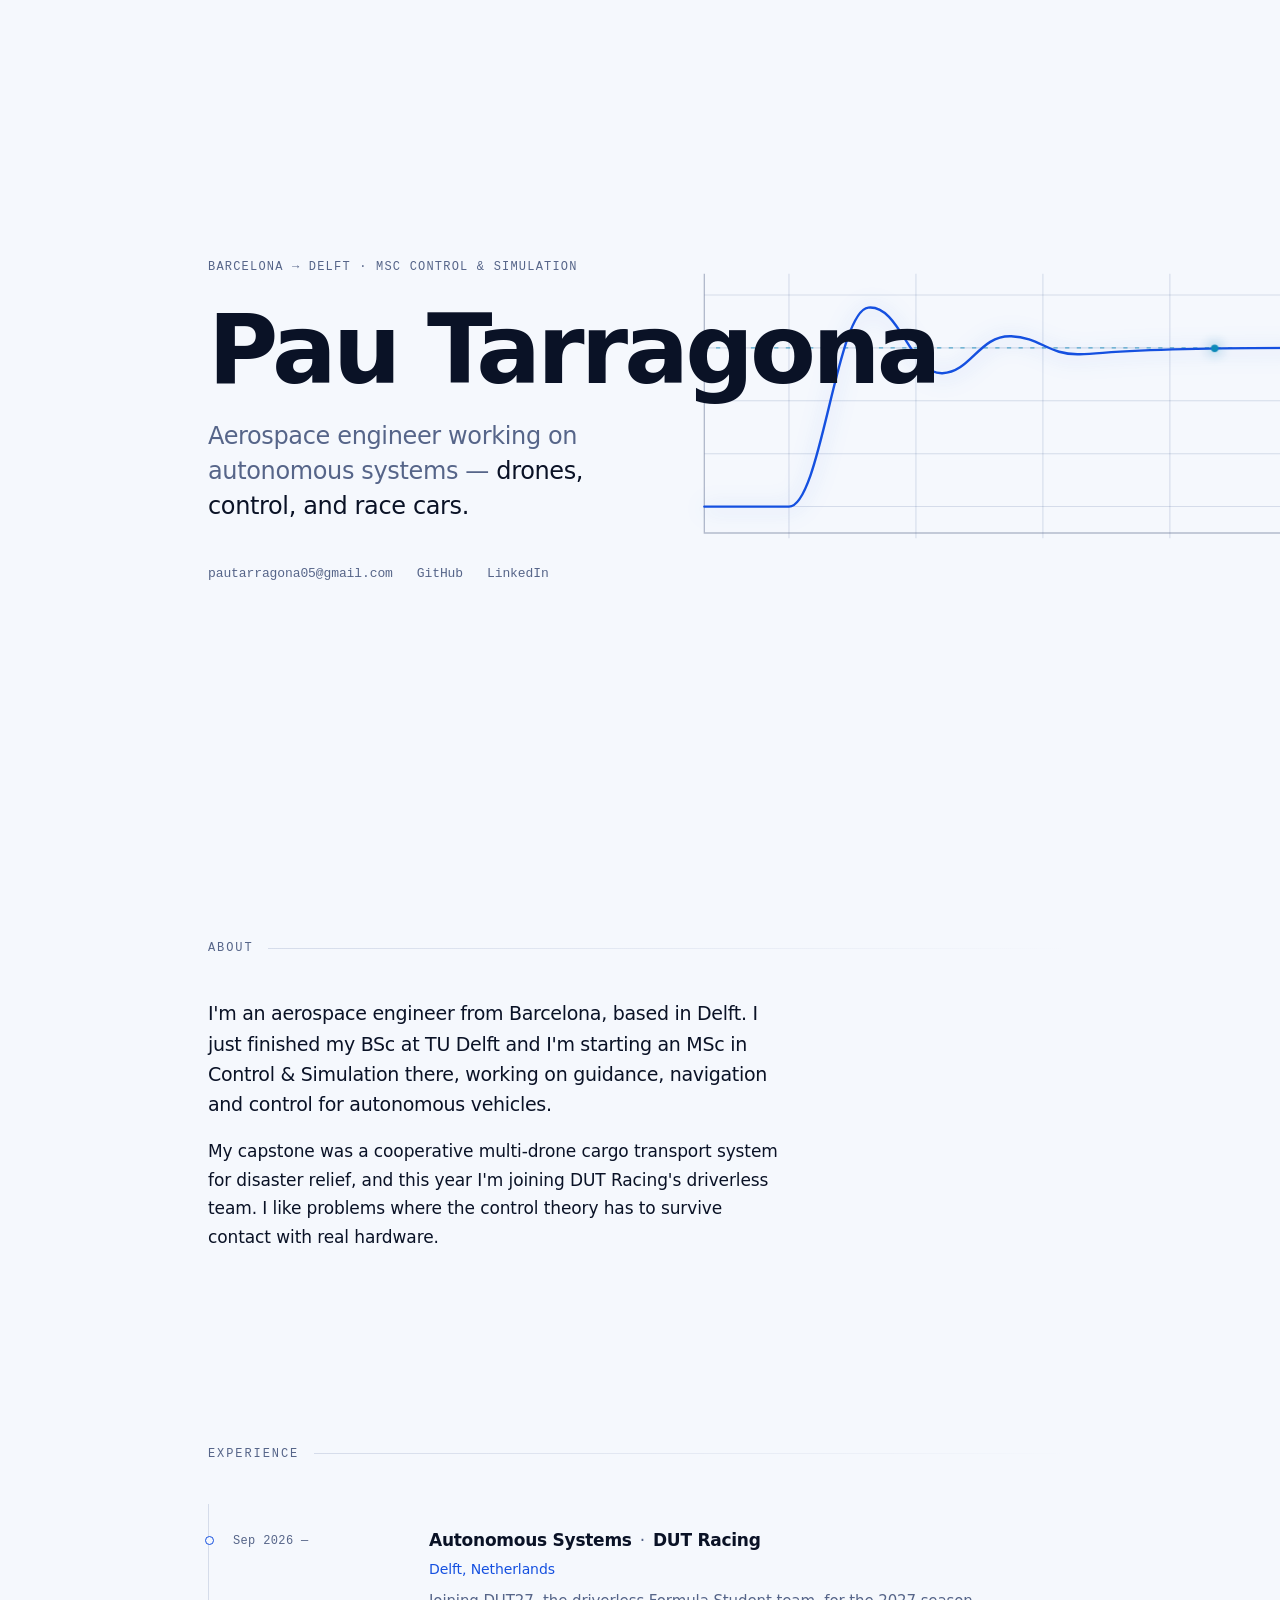
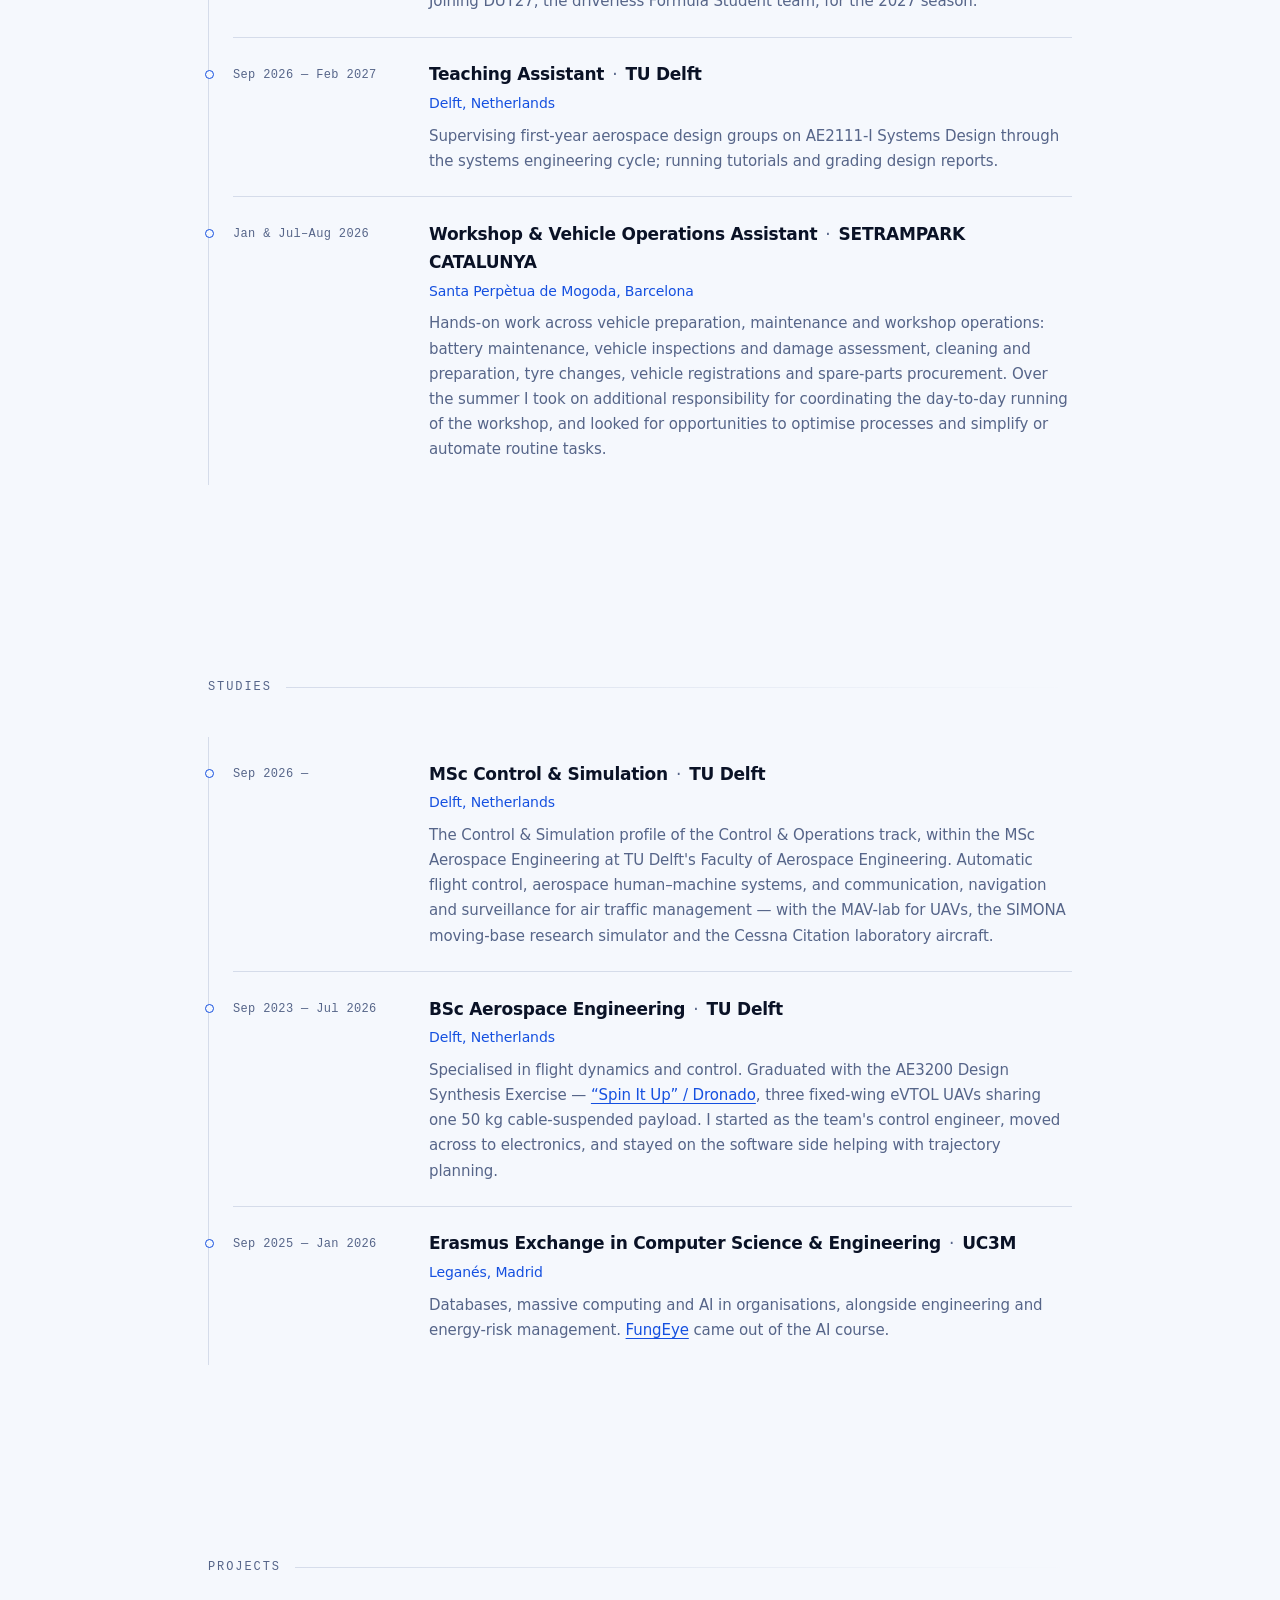
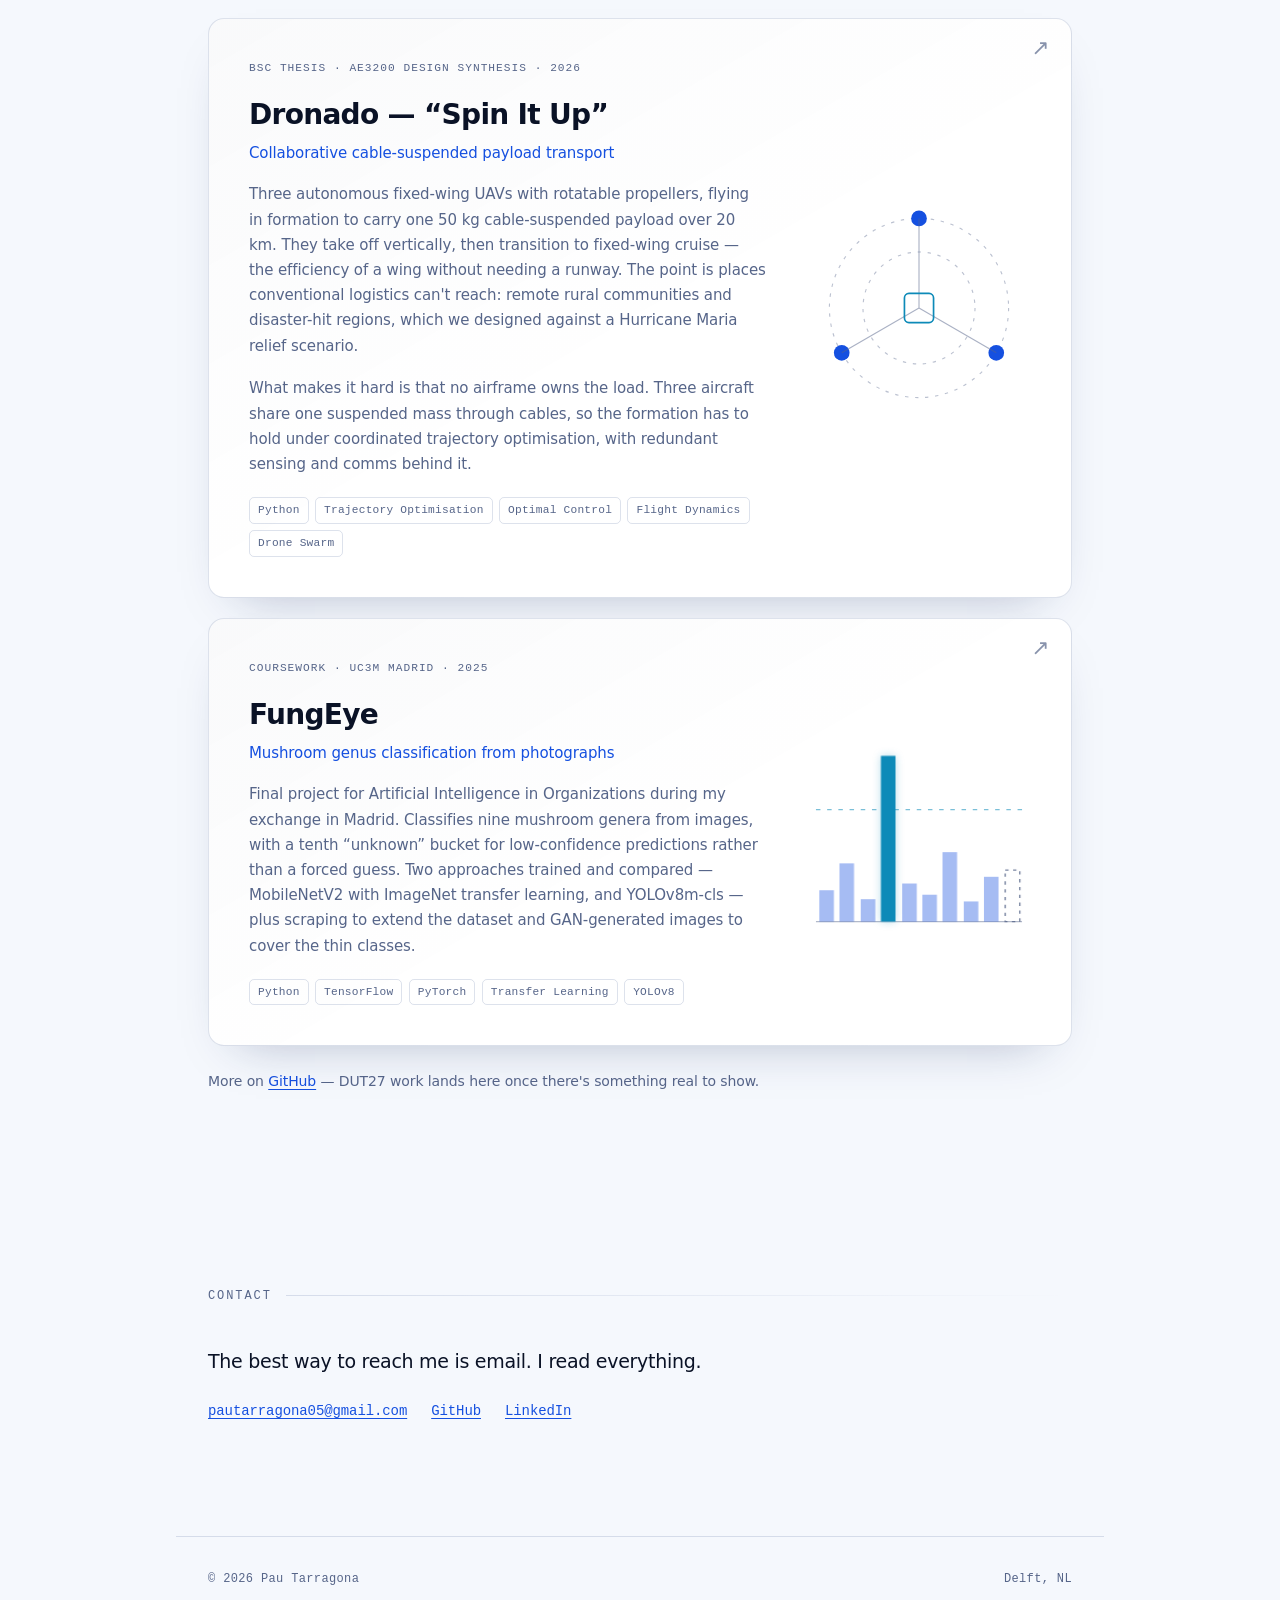
==== commit eb800cb6: "Keep the email out of the page source The address no longer appears in the HTML or the JSON-LD; it i" ====
--- a/index.html
+++ b/index.html
@@ -42,7 +42,6 @@
     { "@type": "CollegeOrUniversity", "name": "Universidad Carlos III de Madrid" }
   ],
   "knowsAbout": ["Guidance Navigation and Control", "Flight Dynamics", "Control Theory", "Autonomous Systems", "Unmanned Aerial Vehicles", "Systems Engineering", "Trajectory Optimisation", "Optimal Control", "Computer Vision", "Machine Learning"],
-  "email": "mailto:pautarragona05@gmail.com",
   "sameAs": [
     "https://github.com/pautarragona",
     "https://www.linkedin.com/in/pautarragona/"
@@ -106,7 +105,7 @@
     </p>
 
     <p class="hero-links rise" style="--d:280ms">
-      <a href="mailto:pautarragona05@gmail.com">pautarragona05@gmail.com</a>
+      <a class="mailto" data-u="pautarragona05" data-d="gmail.com">Email</a>
       <a href="https://github.com/pautarragona" rel="me">GitHub</a>
       <a href="https://www.linkedin.com/in/pautarragona/" rel="me">LinkedIn</a>
     </p>
@@ -186,12 +185,12 @@
         <div class="what">
           <h3>MSc Control &amp; Simulation <span class="at">·</span> TU Delft</h3>
           <p class="org">Delft, Netherlands</p>
-          <p>The Control &amp; Simulation profile of the Control &amp; Operations track within
-             the MSc Aerospace Engineering — at TU Delft's Faculty of Aerospace Engineering,
-             not the Mechanical Engineering one. The section works on automatic flight
-             control, aerospace human–machine systems, and communication, navigation and
-             surveillance for air traffic management, with the MAV-lab for UAVs, the SIMONA
-             moving-base research simulator and the Cessna Citation laboratory aircraft.</p>
+          <p>The Control &amp; Simulation profile of the Control &amp; Operations track, within
+             the MSc Aerospace Engineering at TU Delft's Faculty of Aerospace Engineering.
+             Automatic flight control, aerospace human–machine systems, and communication,
+             navigation and surveillance for air traffic management — with the MAV-lab for
+             UAVs, the SIMONA moving-base research simulator and the Cessna Citation
+             laboratory aircraft.</p>
         </div>
       </li>
 
@@ -316,7 +315,7 @@
     <div class="prose">
       <p class="lede">The best way to reach me is email. I read everything.</p>
       <ul class="links">
-        <li><a href="mailto:pautarragona05@gmail.com">pautarragona05@gmail.com</a></li>
+        <li><a class="mailto" data-u="pautarragona05" data-d="gmail.com">Email</a></li>
         <li><a href="https://github.com/pautarragona" rel="me">GitHub</a></li>
         <li><a href="https://www.linkedin.com/in/pautarragona/" rel="me">LinkedIn</a></li>
       </ul>
@@ -332,6 +331,14 @@
 
 <script>
 document.getElementById('year').textContent = new Date().getFullYear();
+
+/* The address is assembled at runtime and never appears in the HTML
+   source, so the crawlers that harvest mailto: links find nothing. */
+document.querySelectorAll('.mailto').forEach(el => {
+  const addr = el.dataset.u + '@' + el.dataset.d;
+  el.href = 'mailto:' + addr;
+  el.textContent = addr;
+});
 
 const still = matchMedia('(prefers-reduced-motion: reduce)').matches;
 
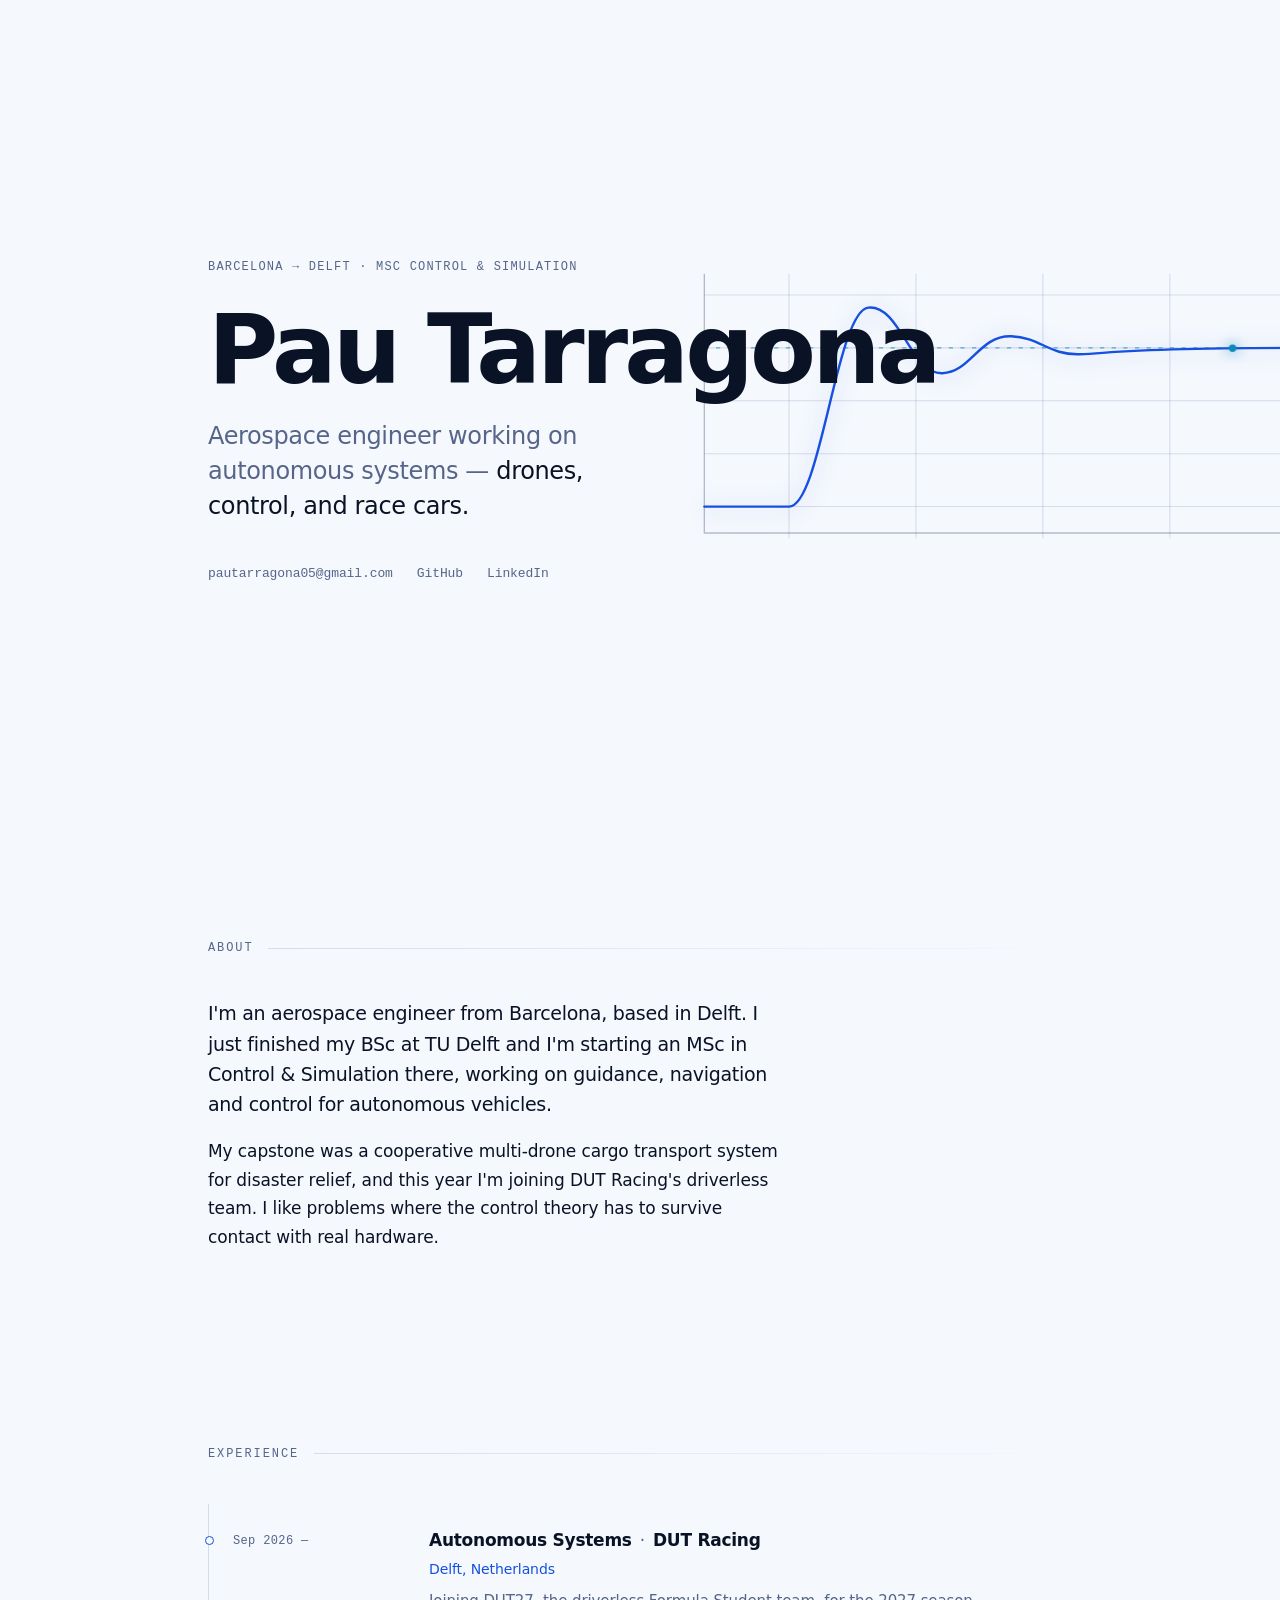
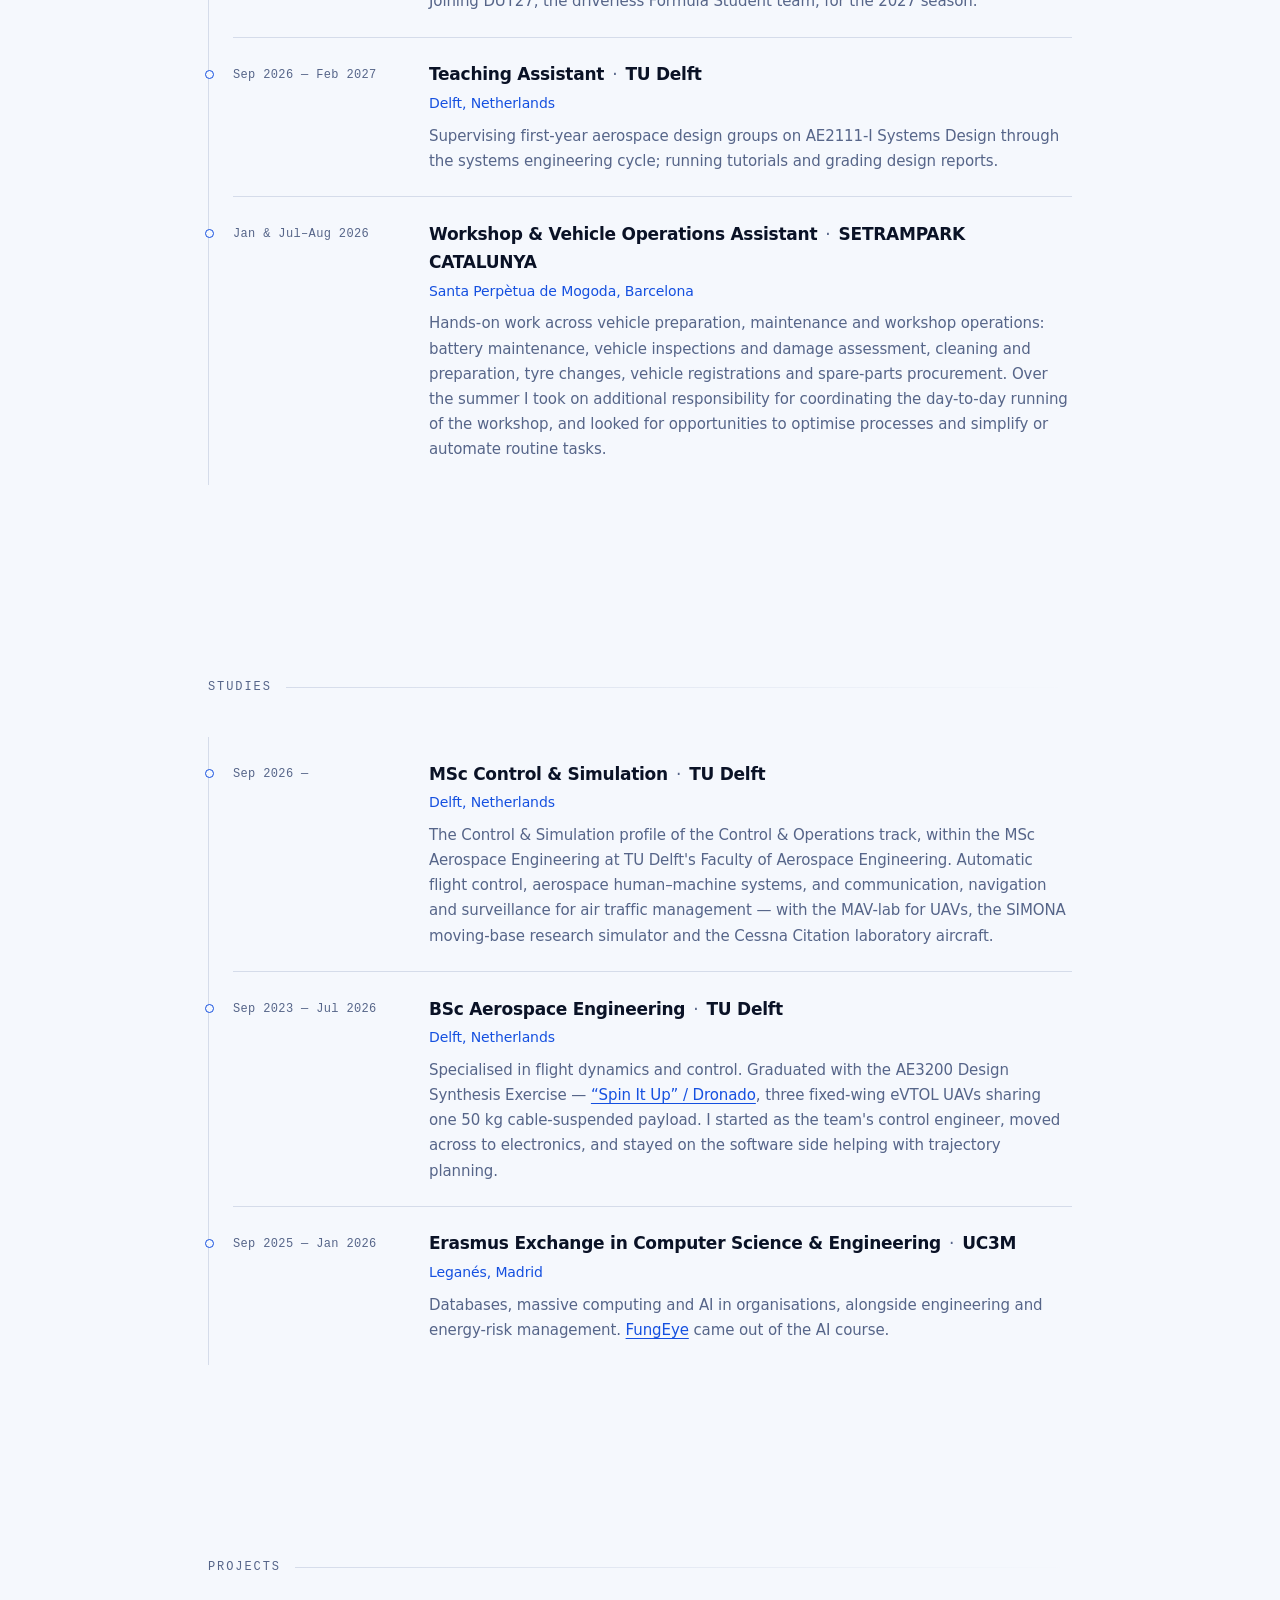
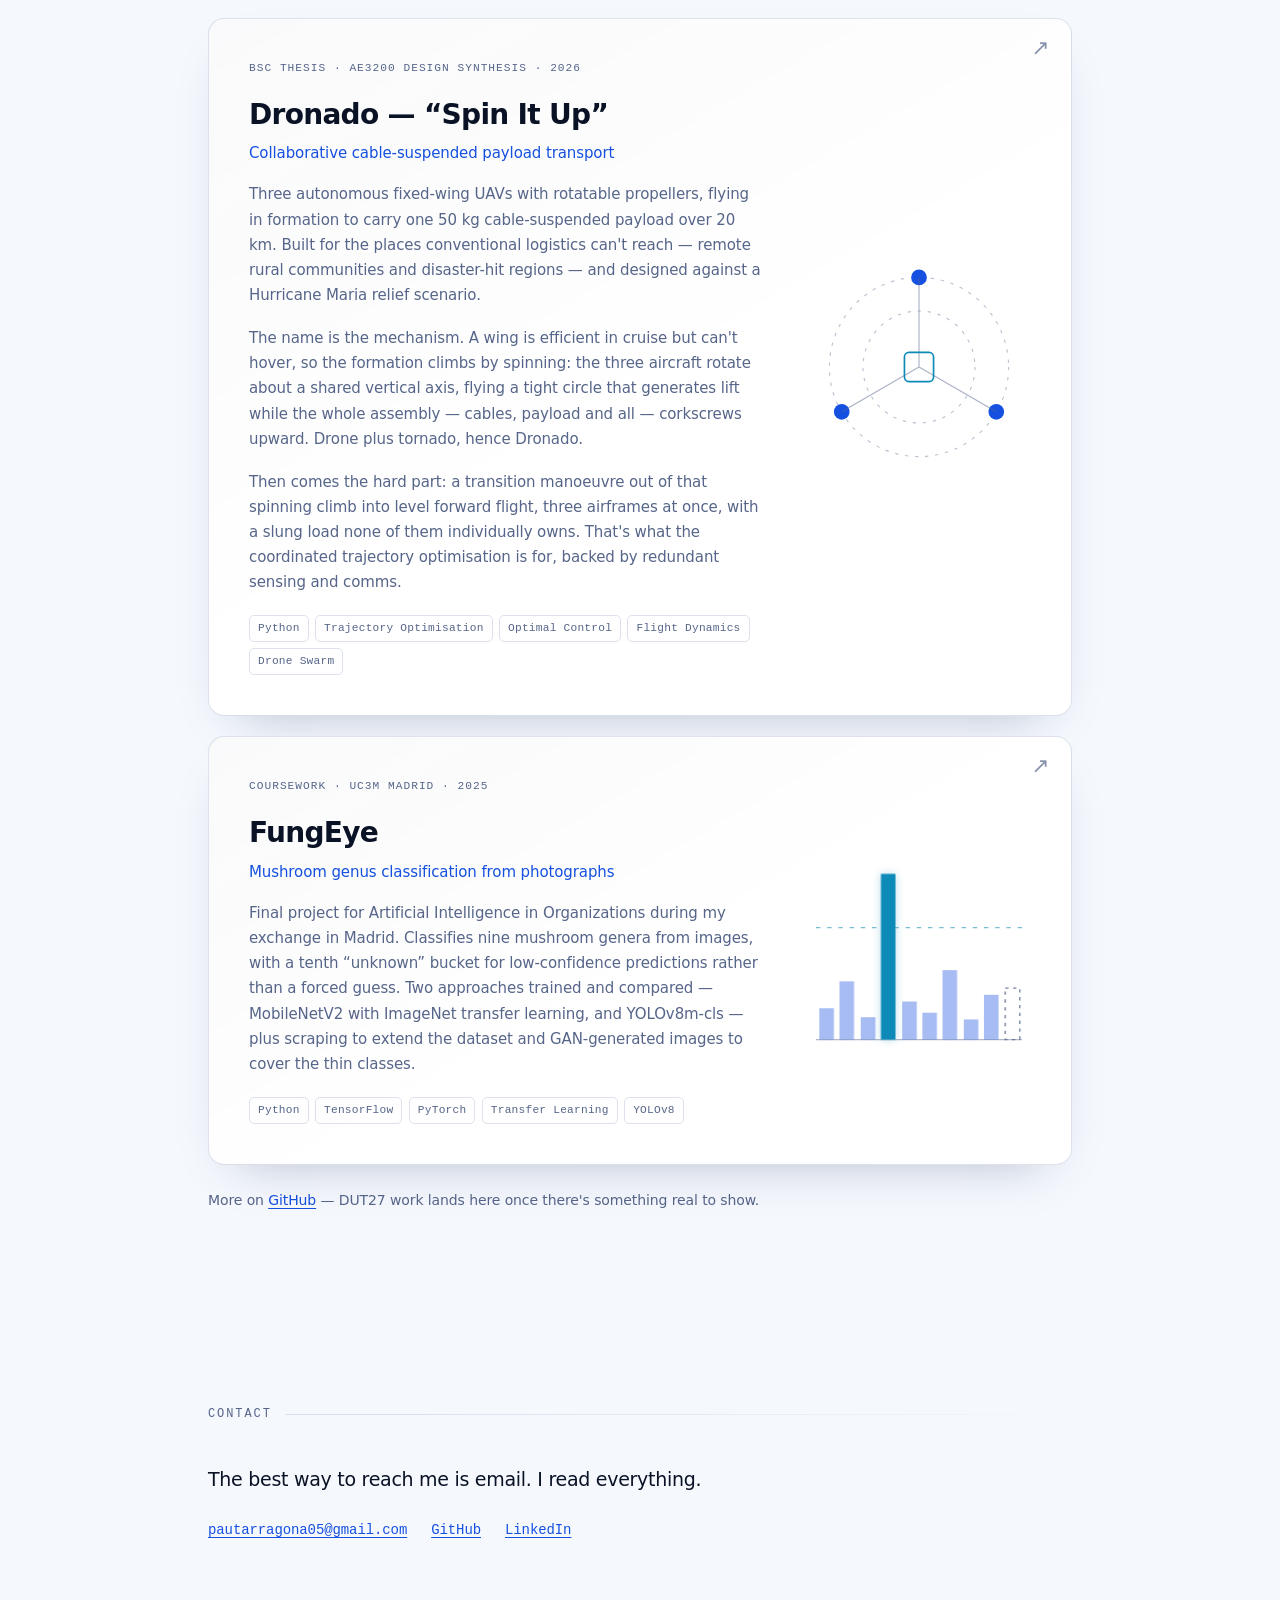
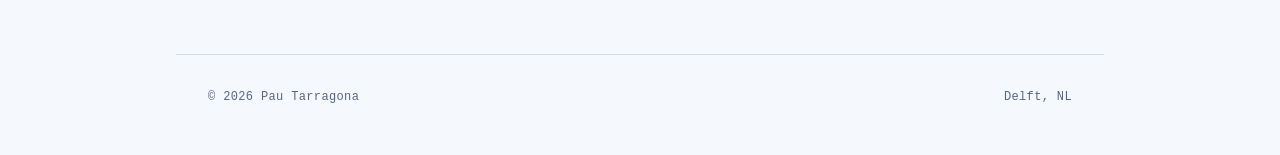
==== commit 8d5ef59f: "Explain the spin on the Dronado card The card was titled Spin It Up and never said why. Now it does:" ====
--- a/index.html
+++ b/index.html
@@ -233,15 +233,21 @@
         <p class="sub">Collaborative cable-suspended payload transport</p>
         <p>
           Three autonomous fixed-wing UAVs with rotatable propellers, flying in formation to
-          carry one 50 kg cable-suspended payload over 20 km. They take off vertically, then
-          transition to fixed-wing cruise — the efficiency of a wing without needing a runway.
-          The point is places conventional logistics can't reach: remote rural communities and
-          disaster-hit regions, which we designed against a Hurricane Maria relief scenario.
+          carry one 50 kg cable-suspended payload over 20 km. Built for the places
+          conventional logistics can't reach — remote rural communities and disaster-hit
+          regions — and designed against a Hurricane Maria relief scenario.
         </p>
         <p>
-          What makes it hard is that no airframe owns the load. Three aircraft share one
-          suspended mass through cables, so the formation has to hold under coordinated
-          trajectory optimisation, with redundant sensing and comms behind it.
+          The name is the mechanism. A wing is efficient in cruise but can't hover, so the
+          formation climbs by spinning: the three aircraft rotate about a shared vertical
+          axis, flying a tight circle that generates lift while the whole assembly — cables,
+          payload and all — corkscrews upward. Drone plus tornado, hence Dronado.
+        </p>
+        <p>
+          Then comes the hard part: a transition manoeuvre out of that spinning climb into
+          level forward flight, three airframes at once, with a slung load none of them
+          individually owns. That's what the coordinated trajectory optimisation is for,
+          backed by redundant sensing and comms.
         </p>
         <ul class="tags">
           <li>Python</li><li>Trajectory Optimisation</li>
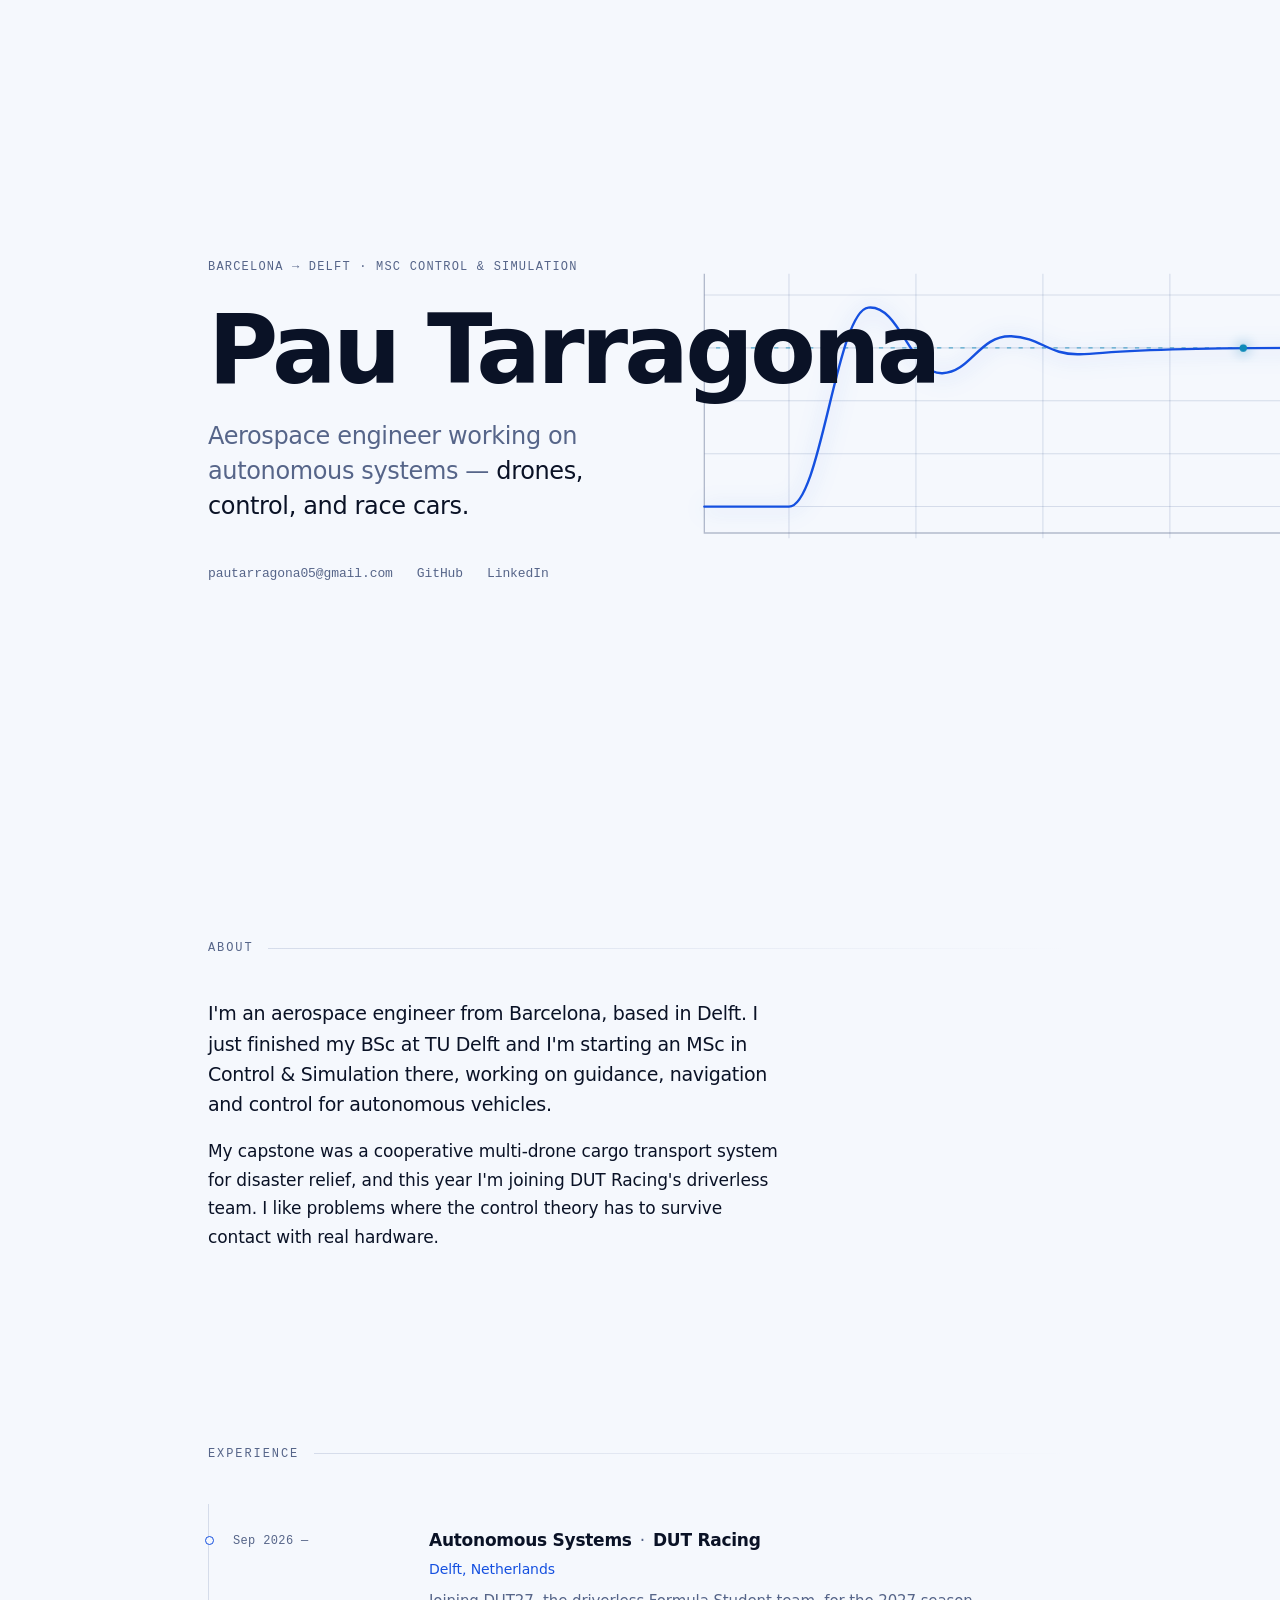
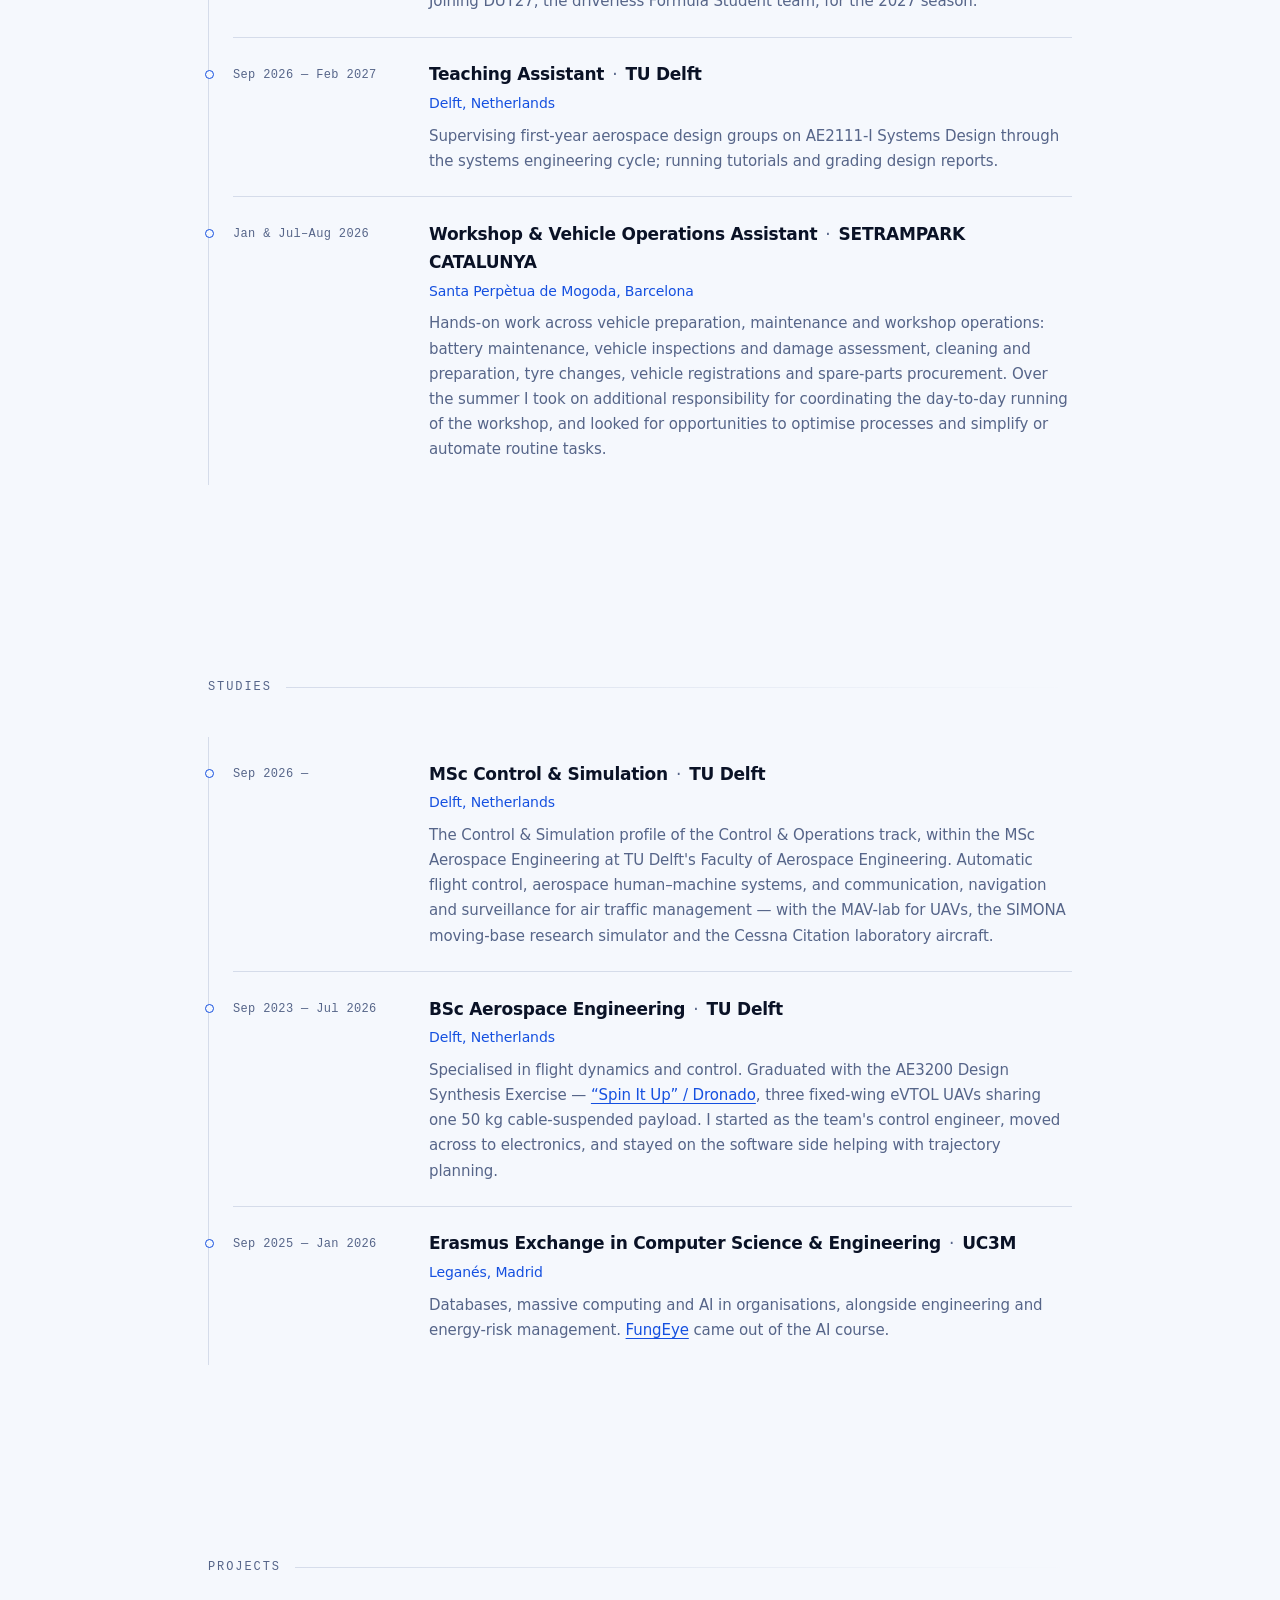
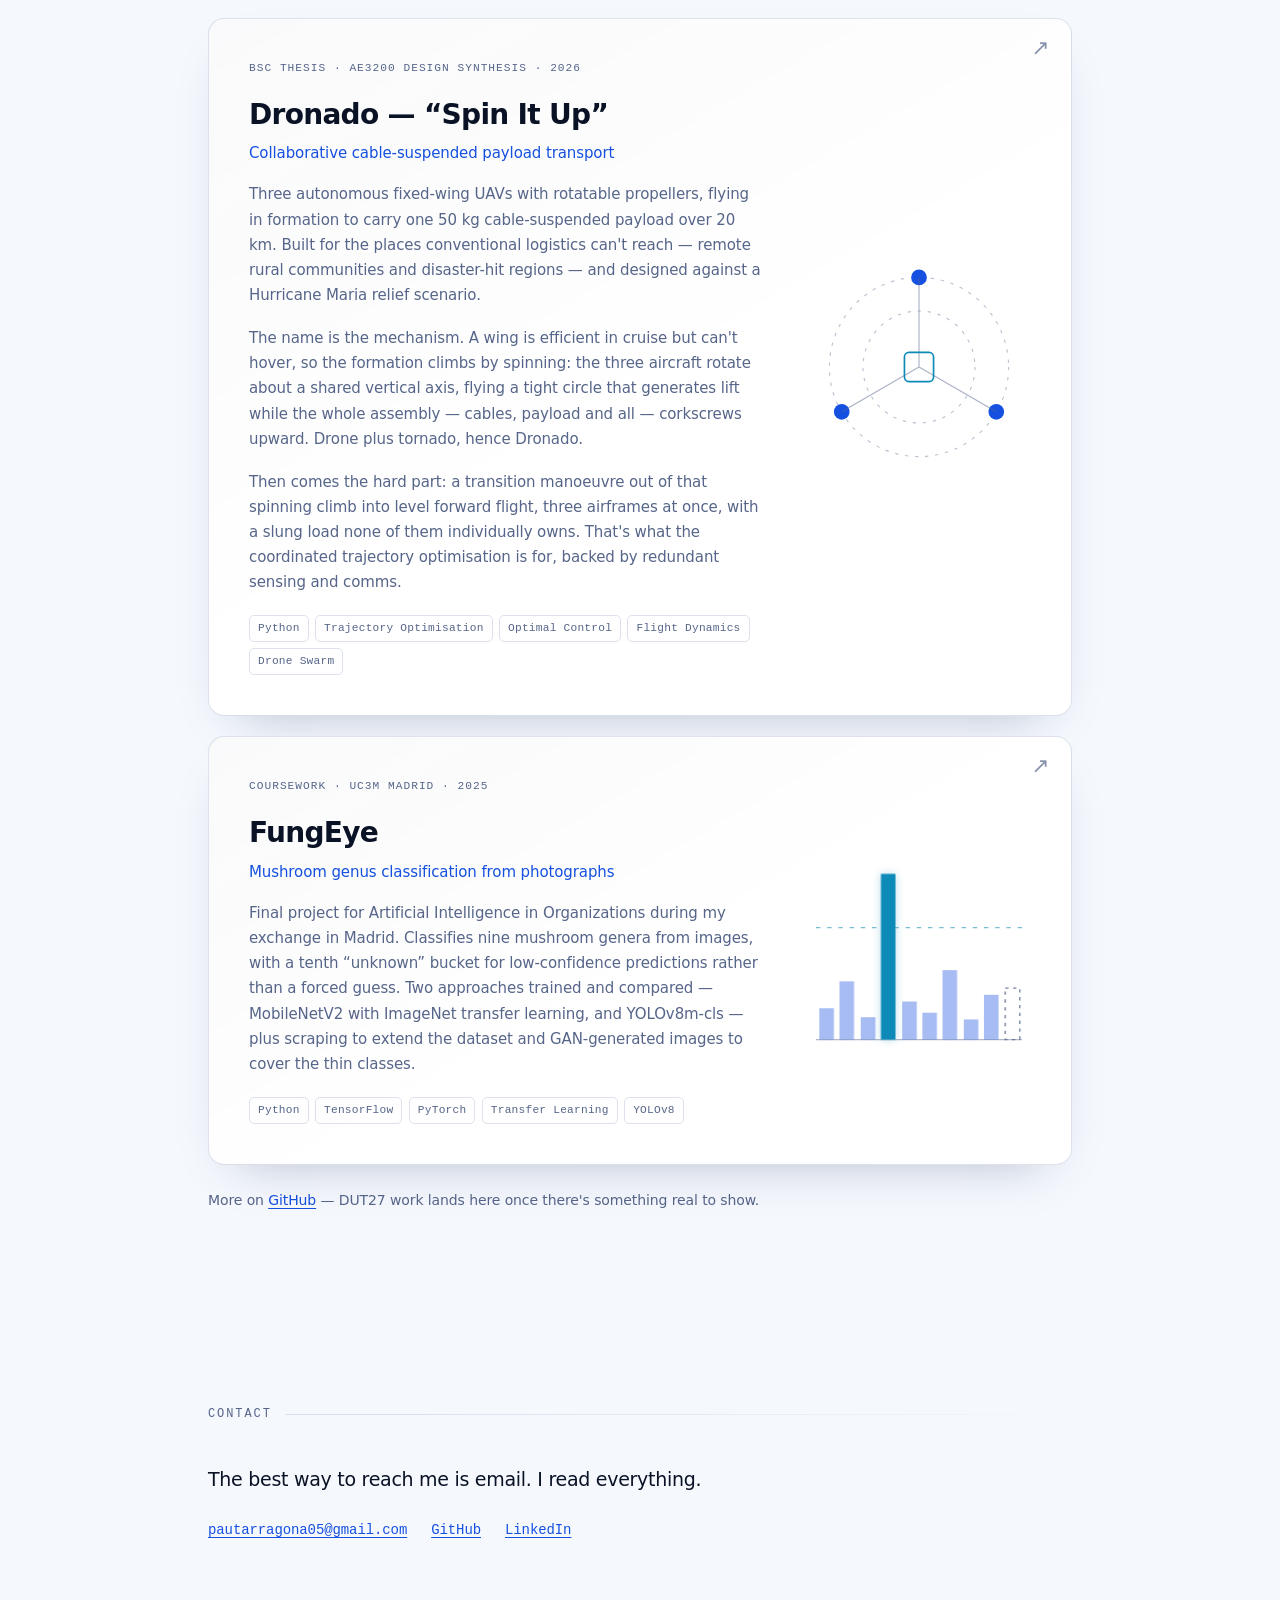
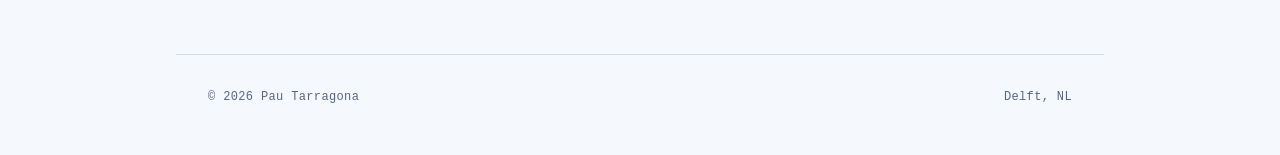
==== commit 2c613aa7: "Add Google Search Console verification tag Co-Authored-By: Claude Opus 5 <noreply@anthropic.com>" ====
--- a/index.html
+++ b/index.html
@@ -11,6 +11,10 @@
 <link rel="canonical" href="https://pautarragona.github.io/homepage/">
 <meta name="author" content="Pau Tarragona">
 <meta name="robots" content="index, follow">
+
+<!-- Google Search Console ownership proof - do not remove, verification
+     is re-checked periodically and the property is lost without it -->
+<meta name="google-site-verification" content="S9X0EAer9XW808JEk_vujerj4-bXDna1FoiSO4PD92Q">
 
 <meta property="og:type" content="profile">
 <meta property="og:title" content="Pau Tarragona — Aerospace engineer, autonomous systems">
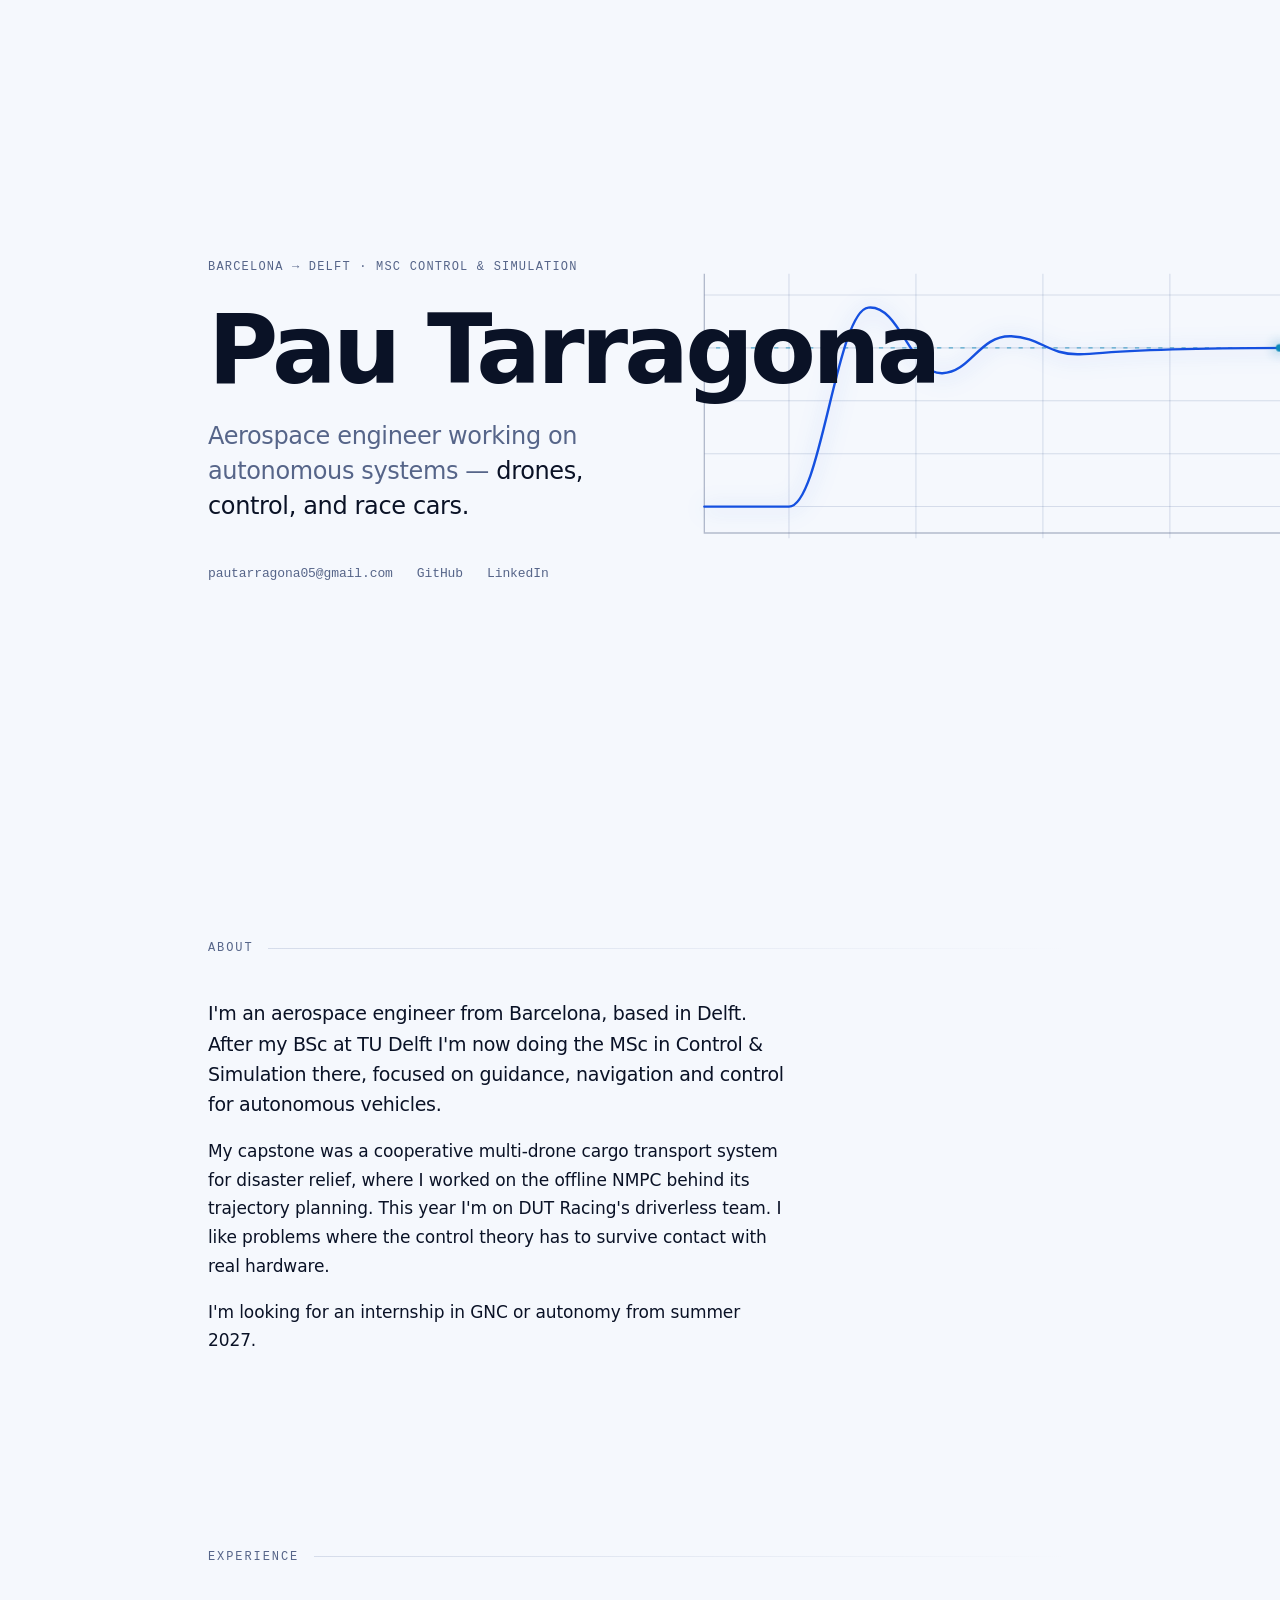
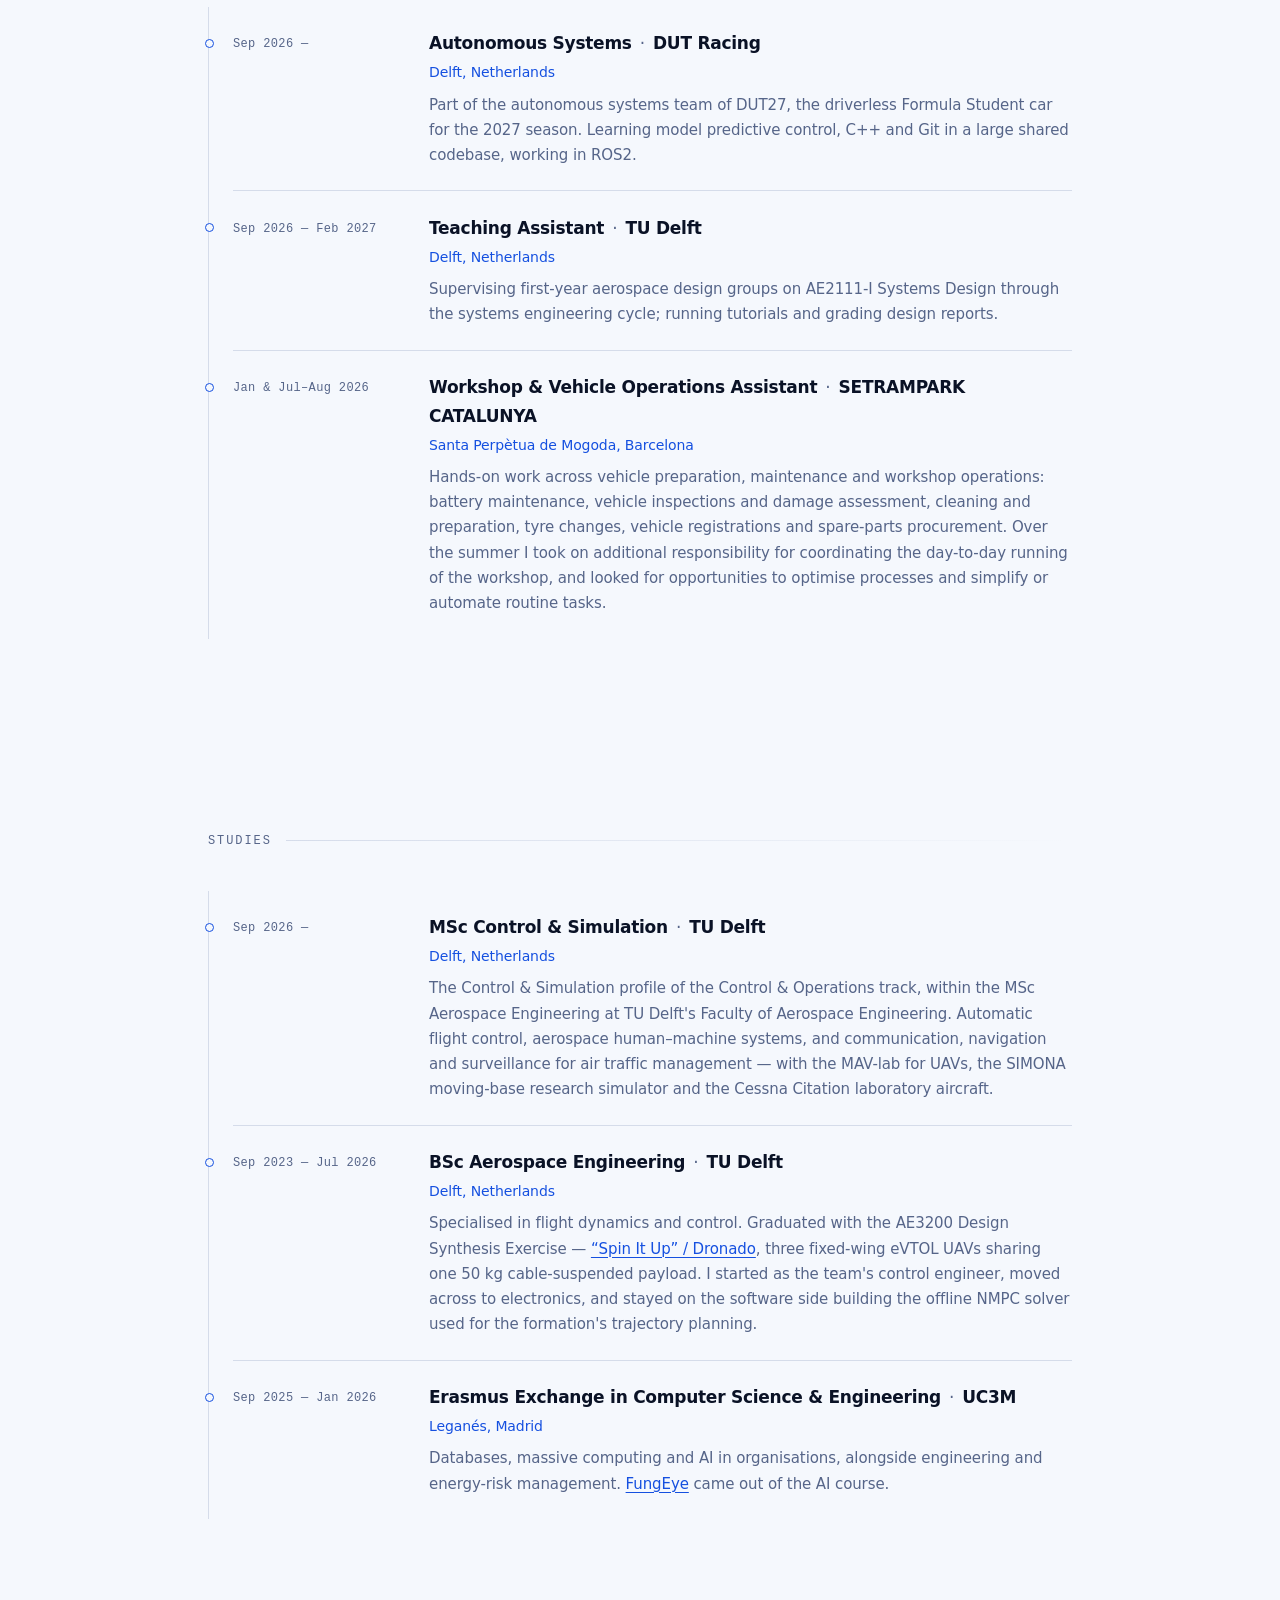
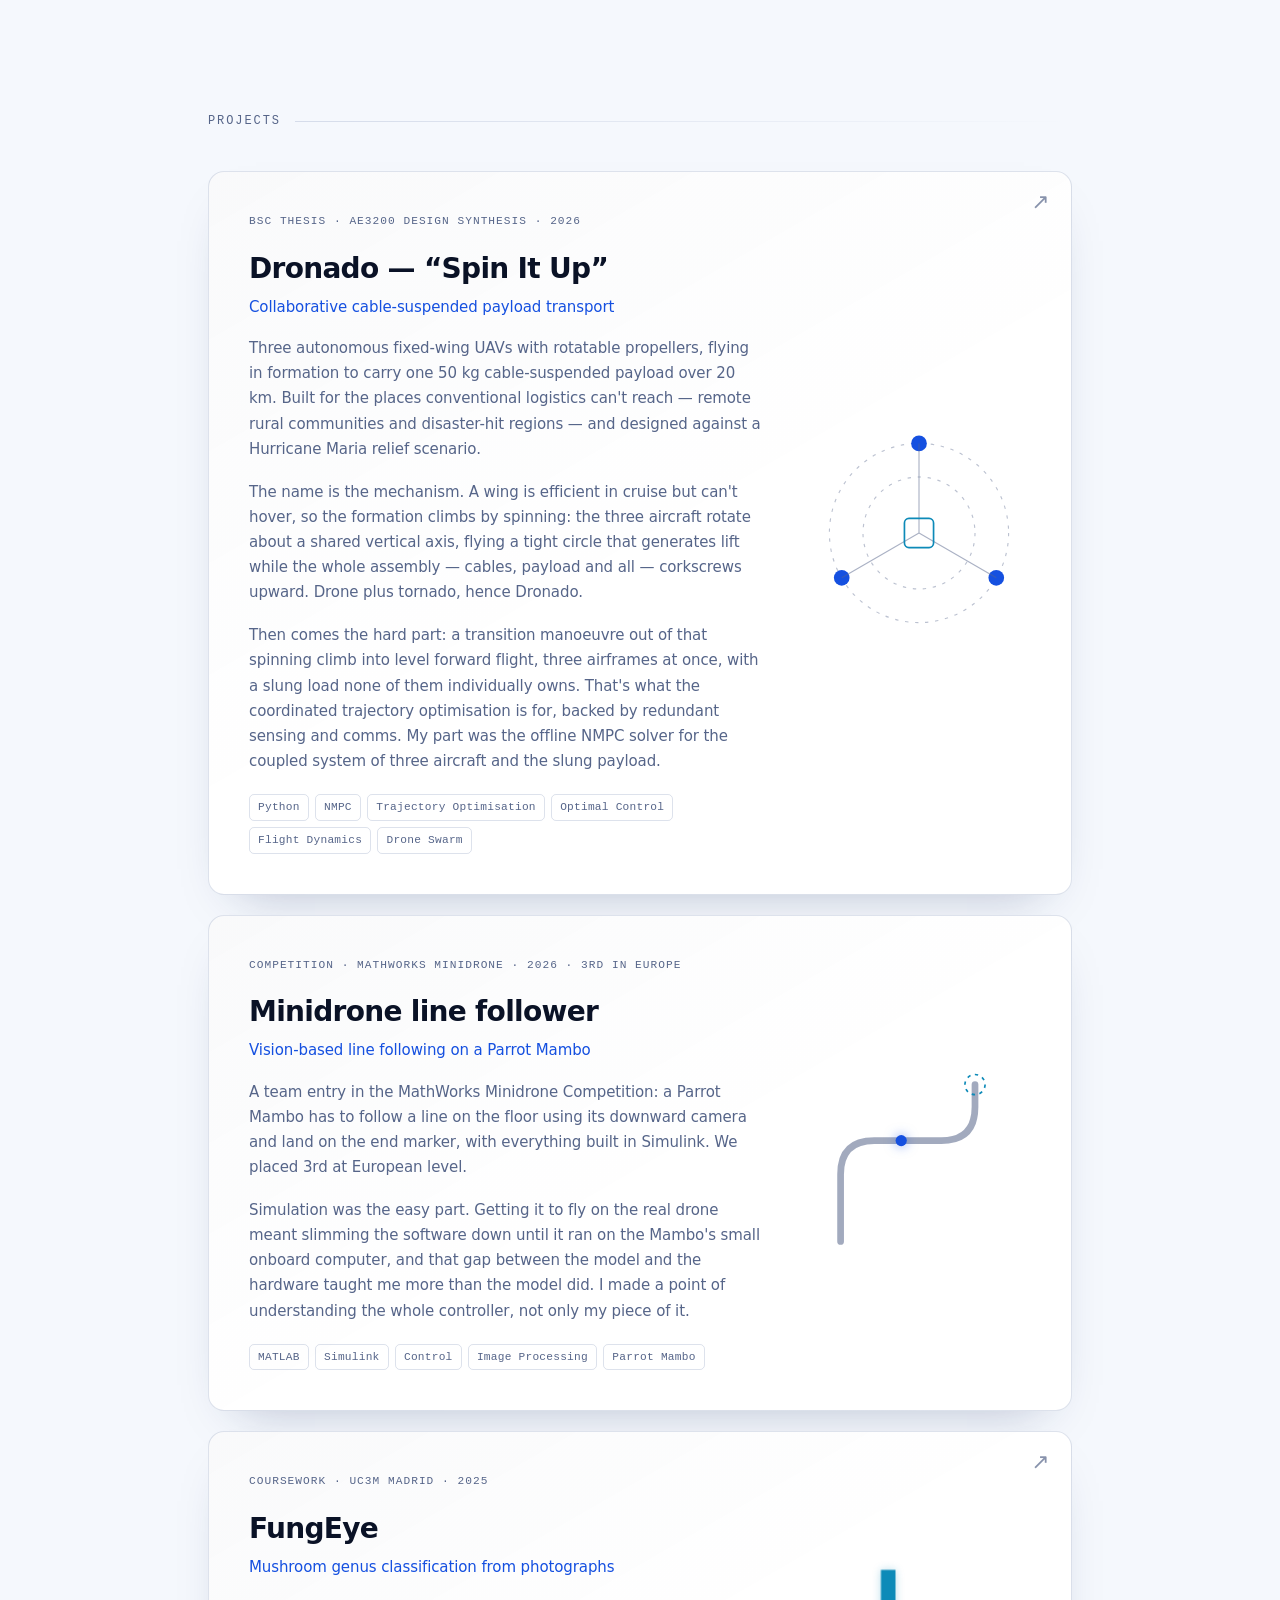
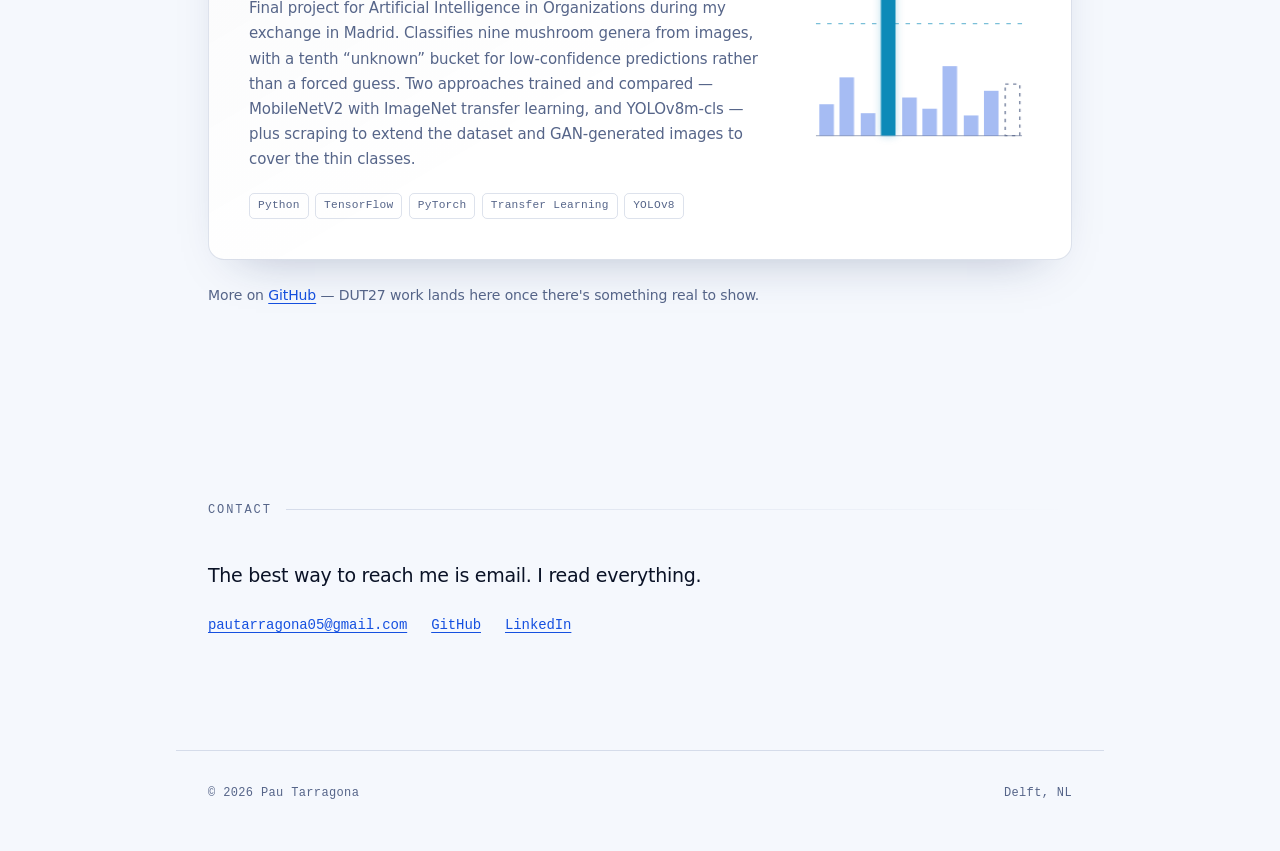
==== commit d024e4d0: "Update site for Nov 2026: MSc now underway, DUT27 role, NMPC on Spin It Up, add Minidrone project Co" ====
--- a/index.html
+++ b/index.html
@@ -122,14 +122,18 @@
     <h2>About</h2>
     <div class="prose">
       <p class="lede">
-        I'm an aerospace engineer from Barcelona, based in Delft. I just finished my BSc
-        at TU Delft and I'm starting an MSc in Control &amp; Simulation there, working on
-        guidance, navigation and control for autonomous vehicles.
+        I'm an aerospace engineer from Barcelona, based in Delft. After my BSc at TU Delft
+        I'm now doing the MSc in Control &amp; Simulation there, focused on guidance,
+        navigation and control for autonomous vehicles.
       </p>
       <p>
         My capstone was a cooperative multi-drone cargo transport system for disaster
-        relief, and this year I'm joining DUT Racing's driverless team. I like problems
-        where the control theory has to survive contact with real hardware.
+        relief, where I worked on the offline NMPC behind its trajectory planning. This
+        year I'm on DUT Racing's driverless team. I like problems where the control
+        theory has to survive contact with real hardware.
+      </p>
+      <p>
+        I'm looking for an internship in GNC or autonomy from summer 2027.
       </p>
       <!-- Drop cv.pdf in the repo root, then delete these two comment lines to switch the button on.
       <p class="actions">
@@ -148,7 +152,9 @@
         <div class="what">
           <h3>Autonomous Systems <span class="at">·</span> DUT Racing</h3>
           <p class="org">Delft, Netherlands</p>
-          <p>Joining DUT27, the driverless Formula Student team, for the 2027 season.</p>
+          <p>Part of the autonomous systems team of DUT27, the driverless Formula Student
+             car for the 2027 season. Learning model predictive control, C++ and Git in a
+             large shared codebase, working in ROS2.</p>
         </div>
       </li>
 
@@ -208,7 +214,8 @@
              <a href="#projects">“Spin It Up” / Dronado</a>, three fixed-wing eVTOL UAVs
              sharing one 50 kg cable-suspended payload. I started as the team's control
              engineer, moved across to electronics, and stayed on the software side
-             helping with trajectory planning.</p>
+             building the offline NMPC solver used for the formation's trajectory
+             planning.</p>
         </div>
       </li>
 
@@ -251,10 +258,11 @@
           Then comes the hard part: a transition manoeuvre out of that spinning climb into
           level forward flight, three airframes at once, with a slung load none of them
           individually owns. That's what the coordinated trajectory optimisation is for,
-          backed by redundant sensing and comms.
+          backed by redundant sensing and comms. My part was the offline NMPC solver for
+          the coupled system of three aircraft and the slung payload.
         </p>
         <ul class="tags">
-          <li>Python</li><li>Trajectory Optimisation</li>
+          <li>Python</li><li>NMPC</li><li>Trajectory Optimisation</li>
           <li>Optimal Control</li><li>Flight Dynamics</li><li>Drone Swarm</li>
         </ul>
       </div>
@@ -273,6 +281,45 @@
         </svg>
       </div>
     </a>
+
+    <div class="feature">
+      <div class="feature-body">
+        <p class="kicker">Competition · MathWorks Minidrone · 2026 · 3rd in Europe</p>
+        <h3>Minidrone line follower</h3>
+        <p class="sub">Vision-based line following on a Parrot Mambo</p>
+        <p>
+          A team entry in the MathWorks Minidrone Competition: a Parrot Mambo has to follow
+          a line on the floor using its downward camera and land on the end marker, with
+          everything built in Simulink. We placed 3rd at European level.
+        </p>
+        <p>
+          Simulation was the easy part. Getting it to fly on the real drone meant slimming
+          the software down until it ran on the Mambo's small onboard computer, and that
+          gap between the model and the hardware taught me more than the model did. I made
+          a point of understanding the whole controller, not only my piece of it.
+        </p>
+        <ul class="tags">
+          <li>MATLAB</li><li>Simulink</li><li>Control</li><li>Image Processing</li><li>Parrot Mambo</li>
+        </ul>
+      </div>
+      <div class="feature-art" aria-hidden="true">
+        <!-- Top-down view of a line track. The drone dot flies it once,
+             then rests on the landing marker. -->
+        <svg viewBox="0 0 200 200">
+          <path class="md-track" id="md-path"
+                d="M30 170 V110 Q30 80 60 80 H120 Q150 80 150 50 V30"/>
+          <circle class="md-land" cx="150" cy="30" r="9"/>
+          <circle class="md-drone md-static" cx="150" cy="30" r="5"/>
+          <circle class="md-drone md-moving" r="5">
+            <animateMotion dur="5s" begin="0s" fill="freeze" calcMode="spline"
+                           keyPoints="0;0;1" keyTimes="0;0.2;1"
+                           keySplines="0 0 1 1;0.4 0 0.2 1">
+              <mpath href="#md-path" xlink:href="#md-path"/>
+            </animateMotion>
+          </circle>
+        </svg>
+      </div>
+    </div>
 
     <a class="feature" href="https://github.com/pautarragona/FungEye">
       <span class="go" aria-hidden="true">↗</span>
--- a/style.css
+++ b/style.css
@@ -533,6 +533,28 @@
 }
 @keyframes rise-bar { to { transform: scaleY(1); } }
 
+/* ── Minidrone: line track with a drone flying it ── */
+
+.md-track {
+  fill: none;
+  stroke: color-mix(in srgb, var(--muted) 55%, transparent);
+  stroke-width: 6;
+  stroke-linecap: round;
+  stroke-linejoin: round;
+}
+.md-land {
+  fill: none;
+  stroke: var(--ice);
+  stroke-width: 1.5;
+  stroke-dasharray: 3 4;
+}
+.md-drone {
+  fill: var(--accent);
+  filter: drop-shadow(0 0 5px color-mix(in srgb, var(--accent) 55%, transparent));
+}
+/* the static copy only shows when motion is reduced (see the end of the file) */
+.md-static { display: none; }
+
 .more {
   margin: 1.5rem 0 0;
   font-size: .875rem;
@@ -576,5 +598,7 @@
   .reveal { opacity: 1; transform: none; }
   /* SMIL ignores this media query, so hide the tracer outright */
   .tracer { display: none; }
+  .md-moving { display: none; }
+  .md-static { display: inline; }
   .response { stroke-dashoffset: 0; }
 }
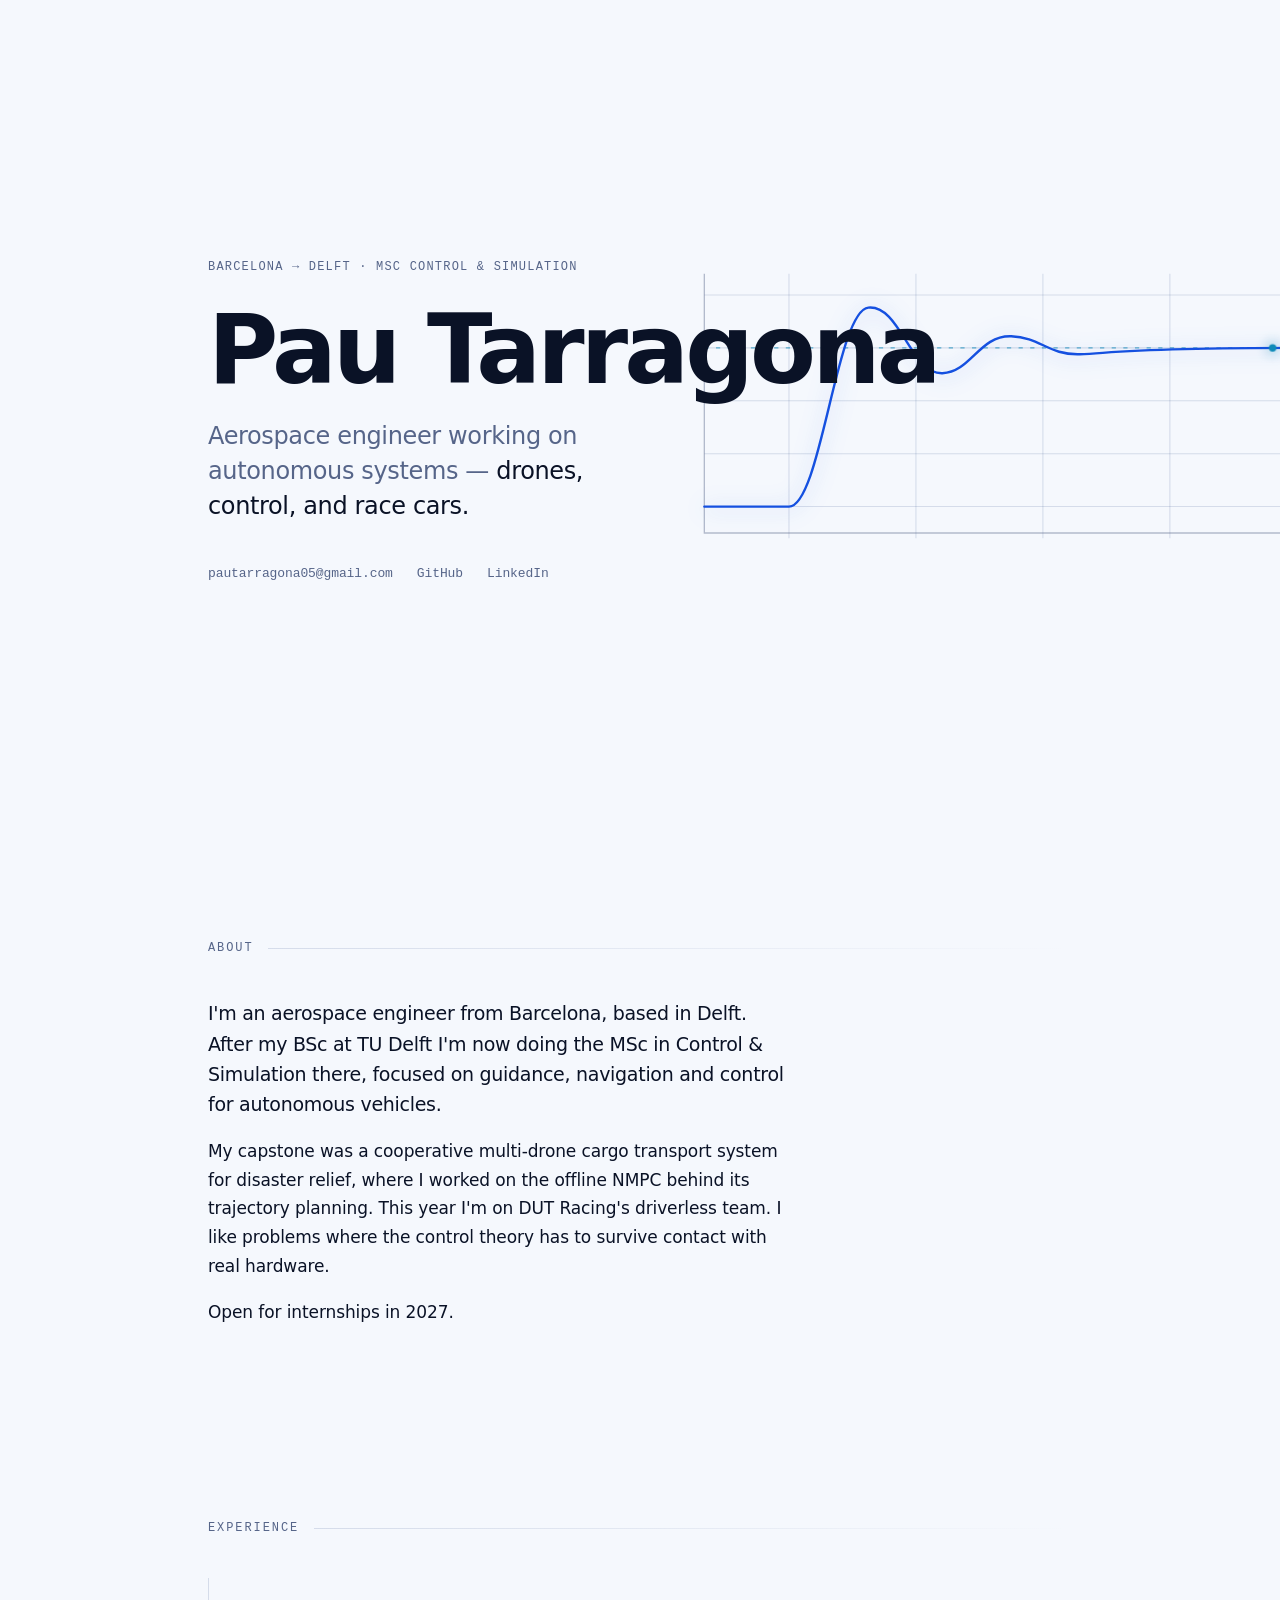
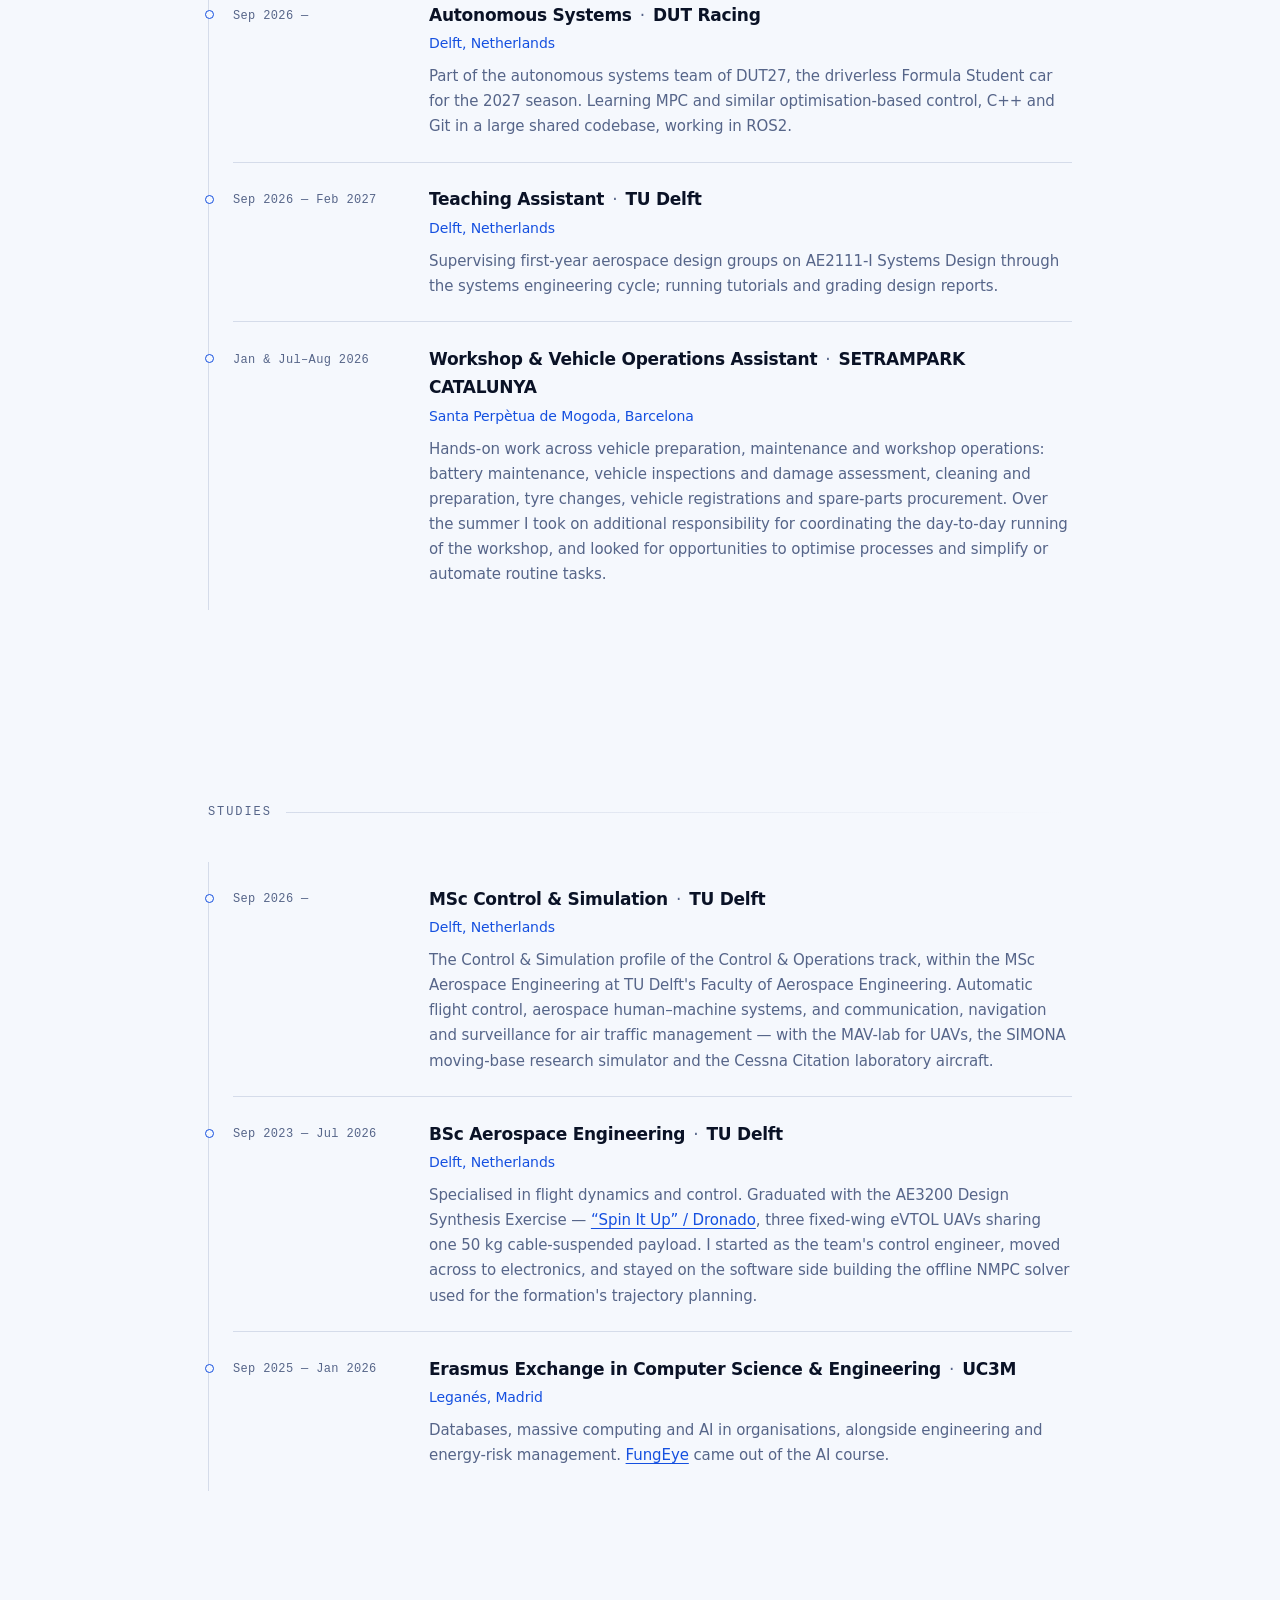
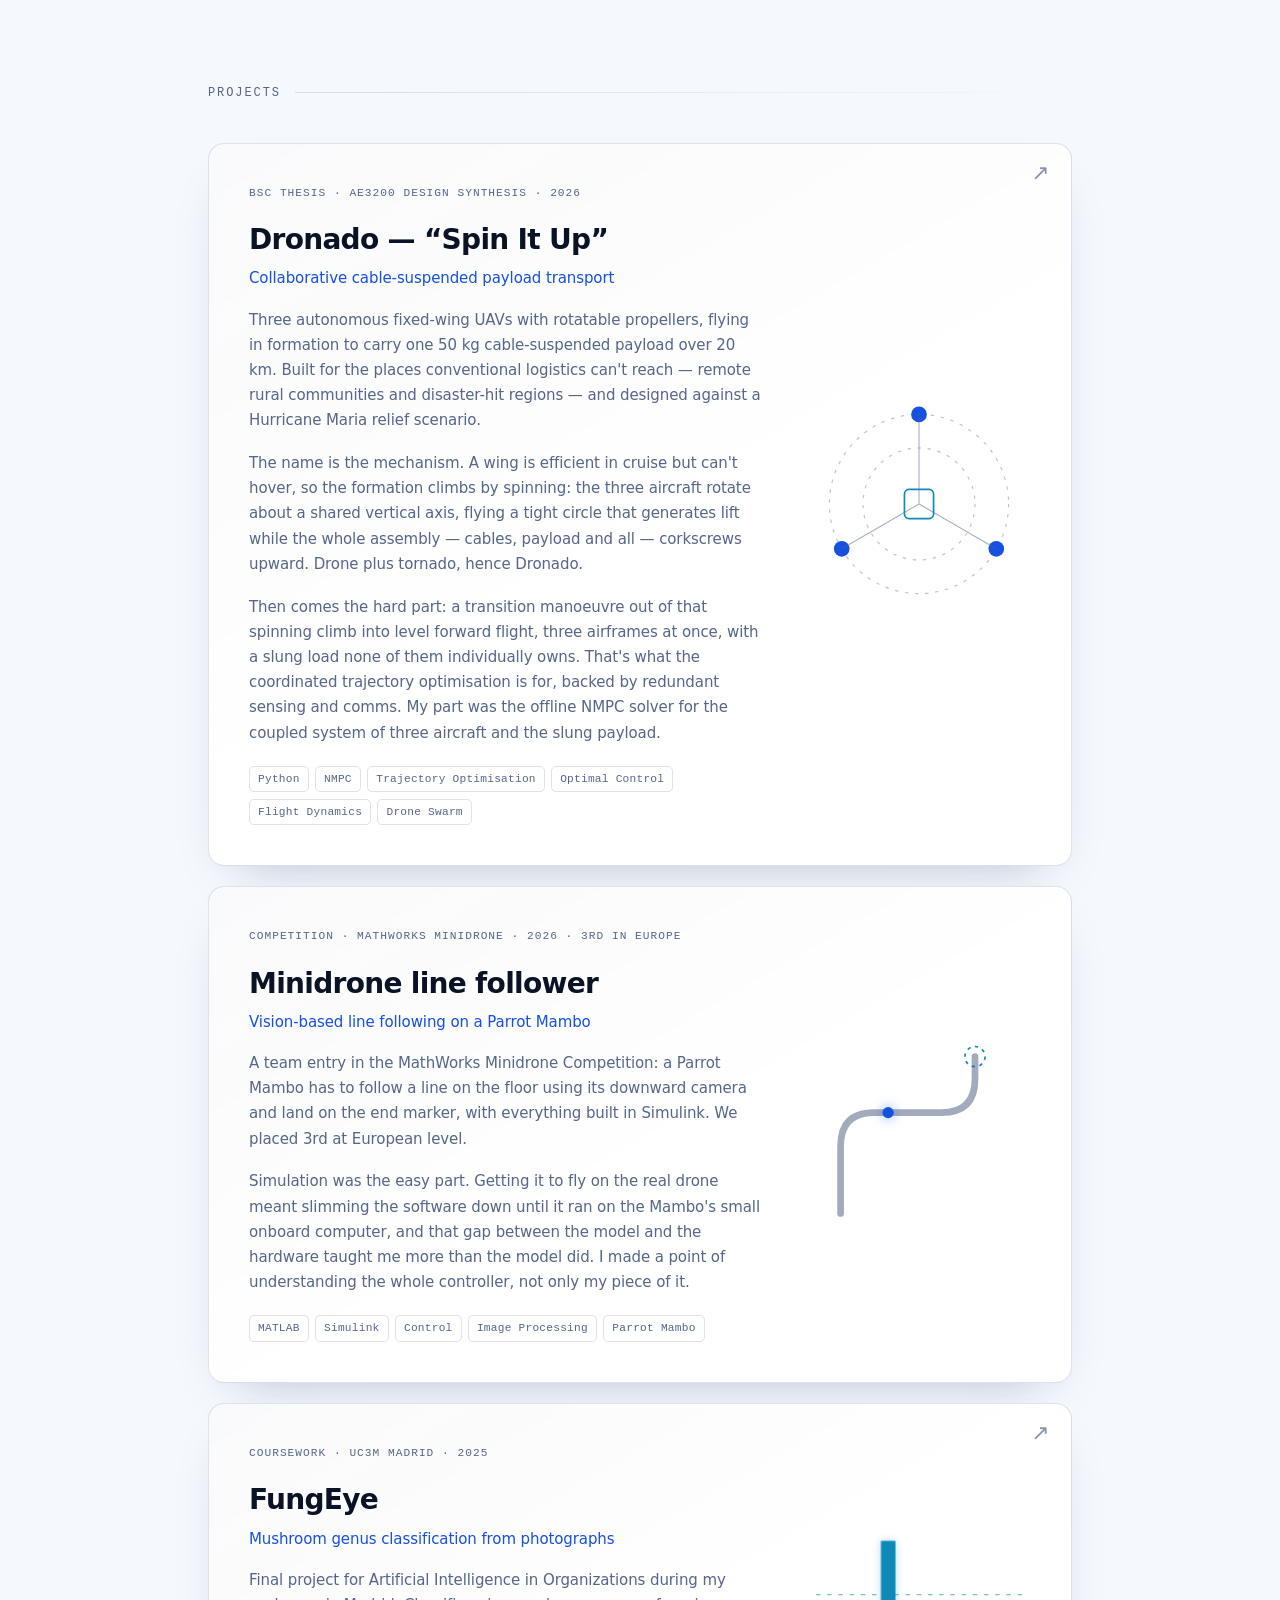
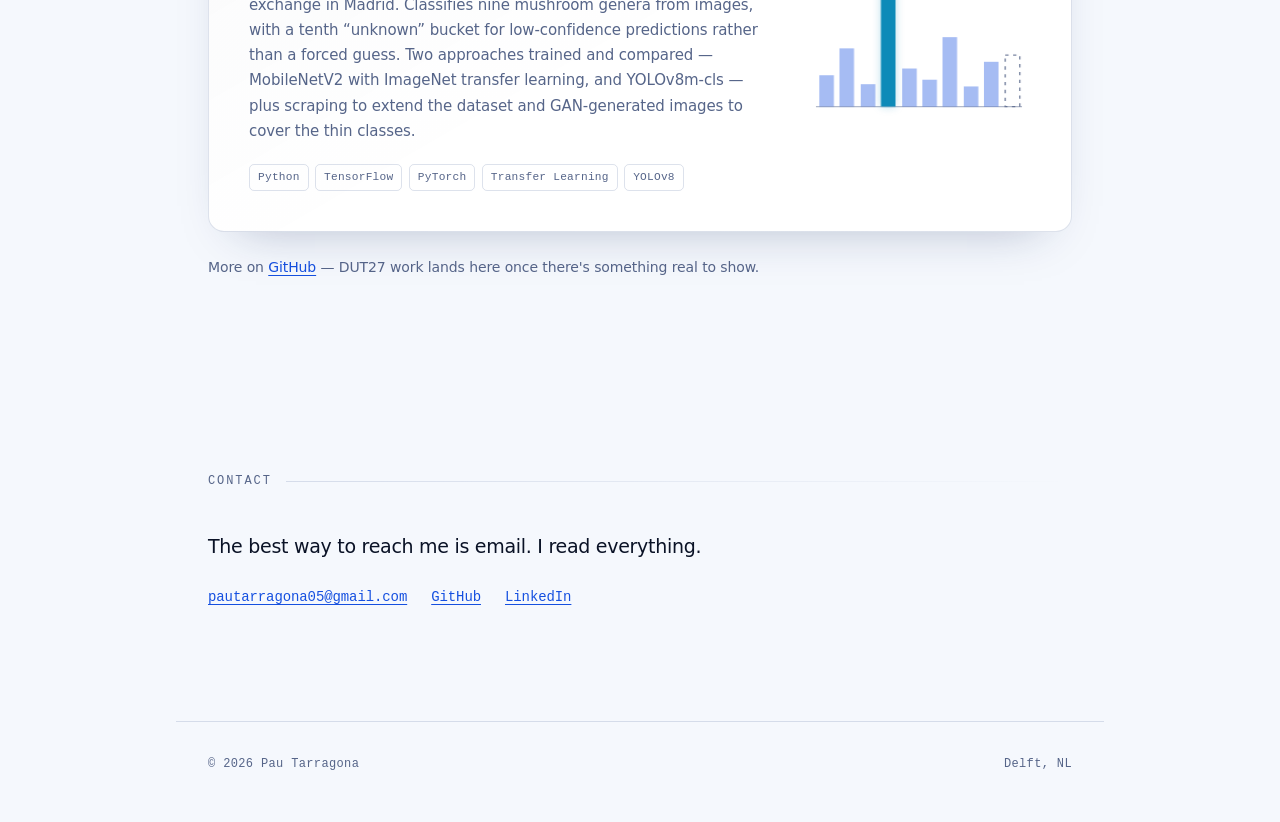
==== commit 00940b84: "Say 'open for internships in 2027'; describe DUT27 as MPC and similar Co-Authored-By: Claude Opus 5." ====
--- a/index.html
+++ b/index.html
@@ -133,7 +133,7 @@
         theory has to survive contact with real hardware.
       </p>
       <p>
-        I'm looking for an internship in GNC or autonomy from summer 2027.
+        Open for internships in 2027.
       </p>
       <!-- Drop cv.pdf in the repo root, then delete these two comment lines to switch the button on.
       <p class="actions">
@@ -153,8 +153,8 @@
           <h3>Autonomous Systems <span class="at">·</span> DUT Racing</h3>
           <p class="org">Delft, Netherlands</p>
           <p>Part of the autonomous systems team of DUT27, the driverless Formula Student
-             car for the 2027 season. Learning model predictive control, C++ and Git in a
-             large shared codebase, working in ROS2.</p>
+             car for the 2027 season. Learning MPC and similar optimisation-based control,
+             C++ and Git in a large shared codebase, working in ROS2.</p>
         </div>
       </li>
 
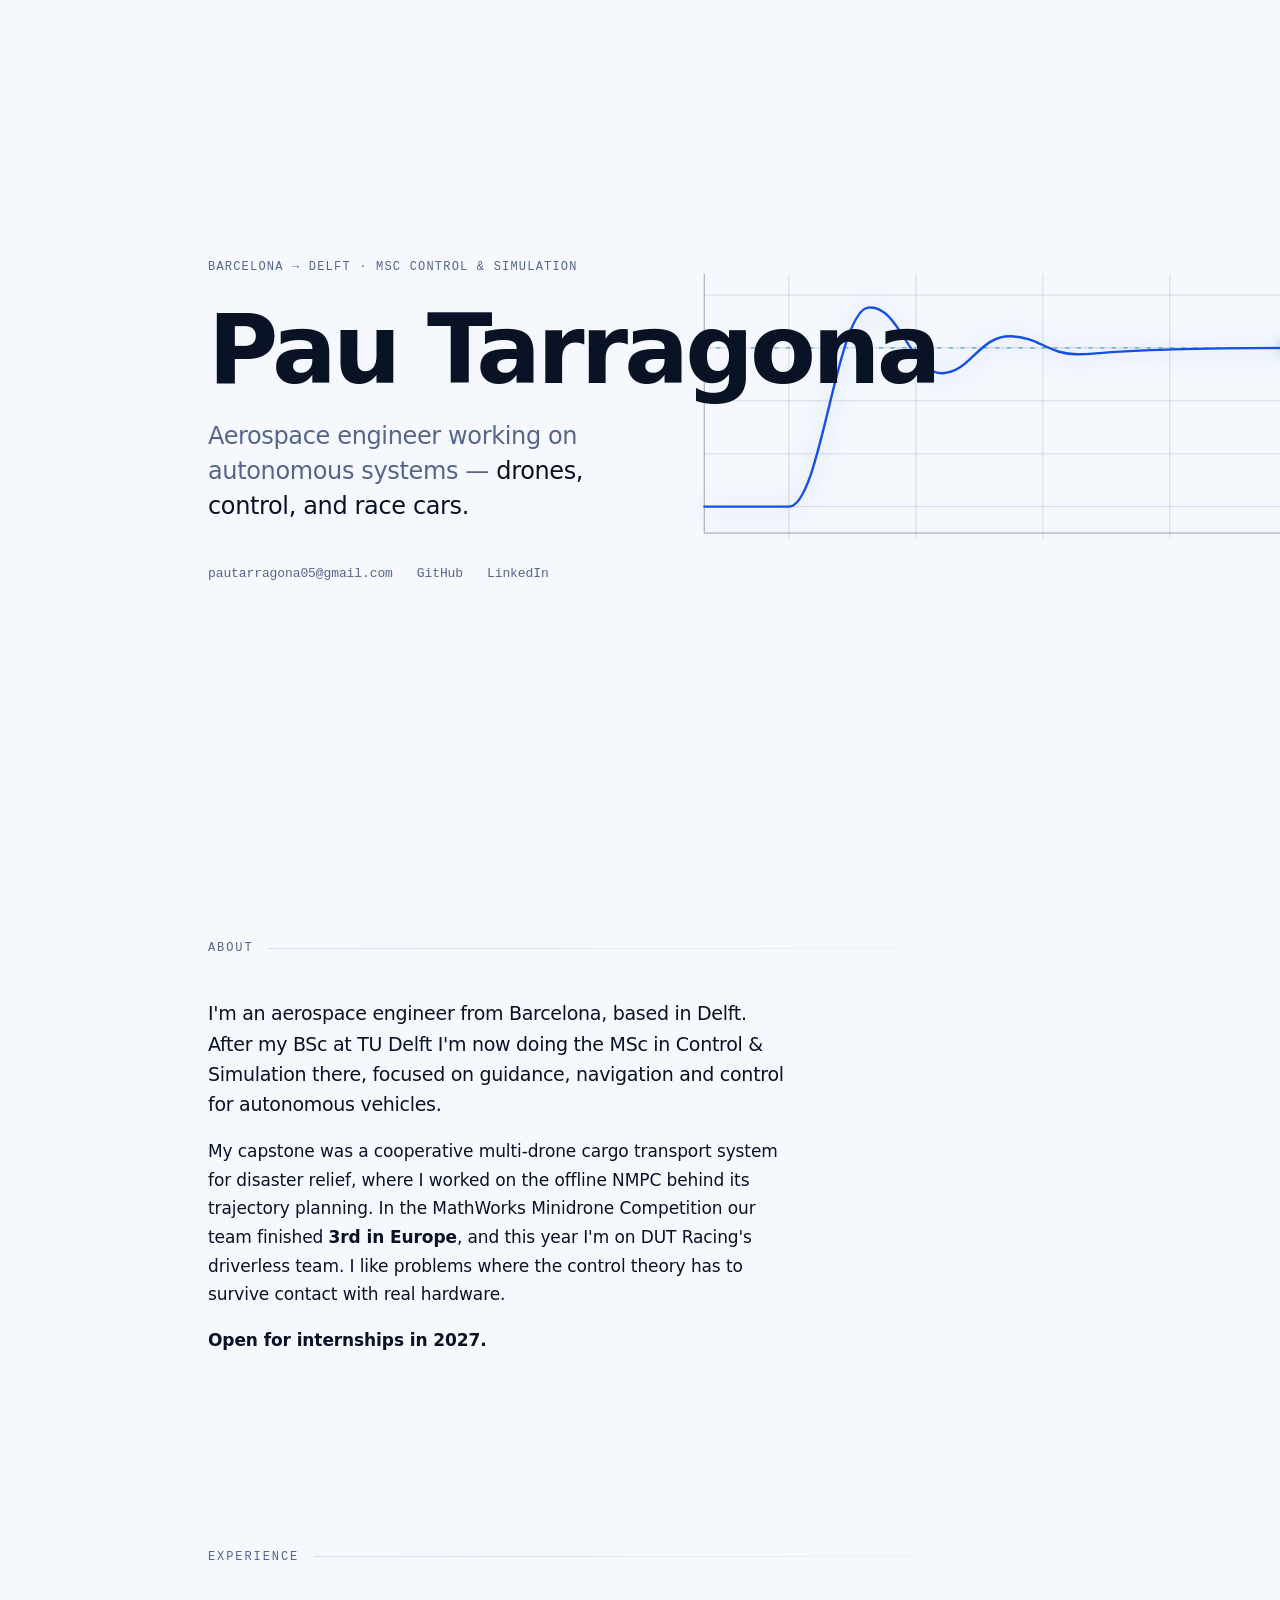
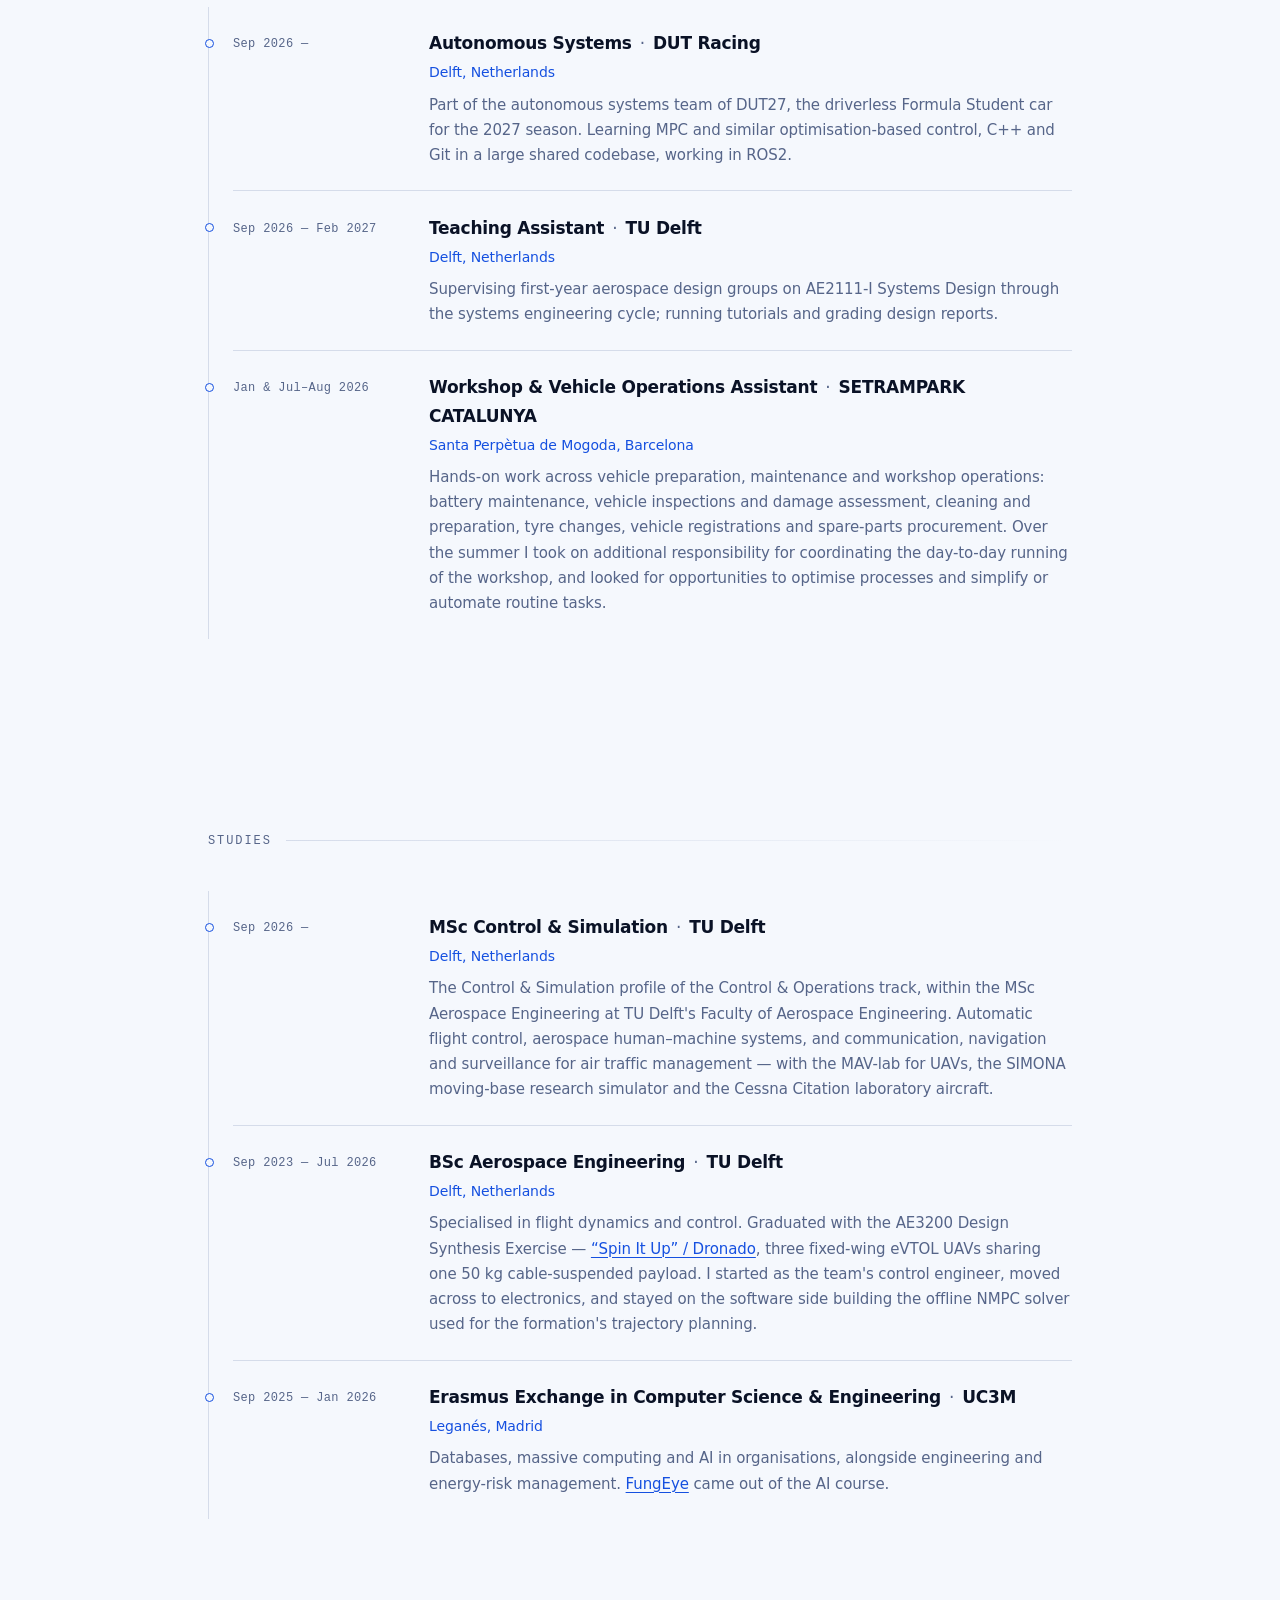
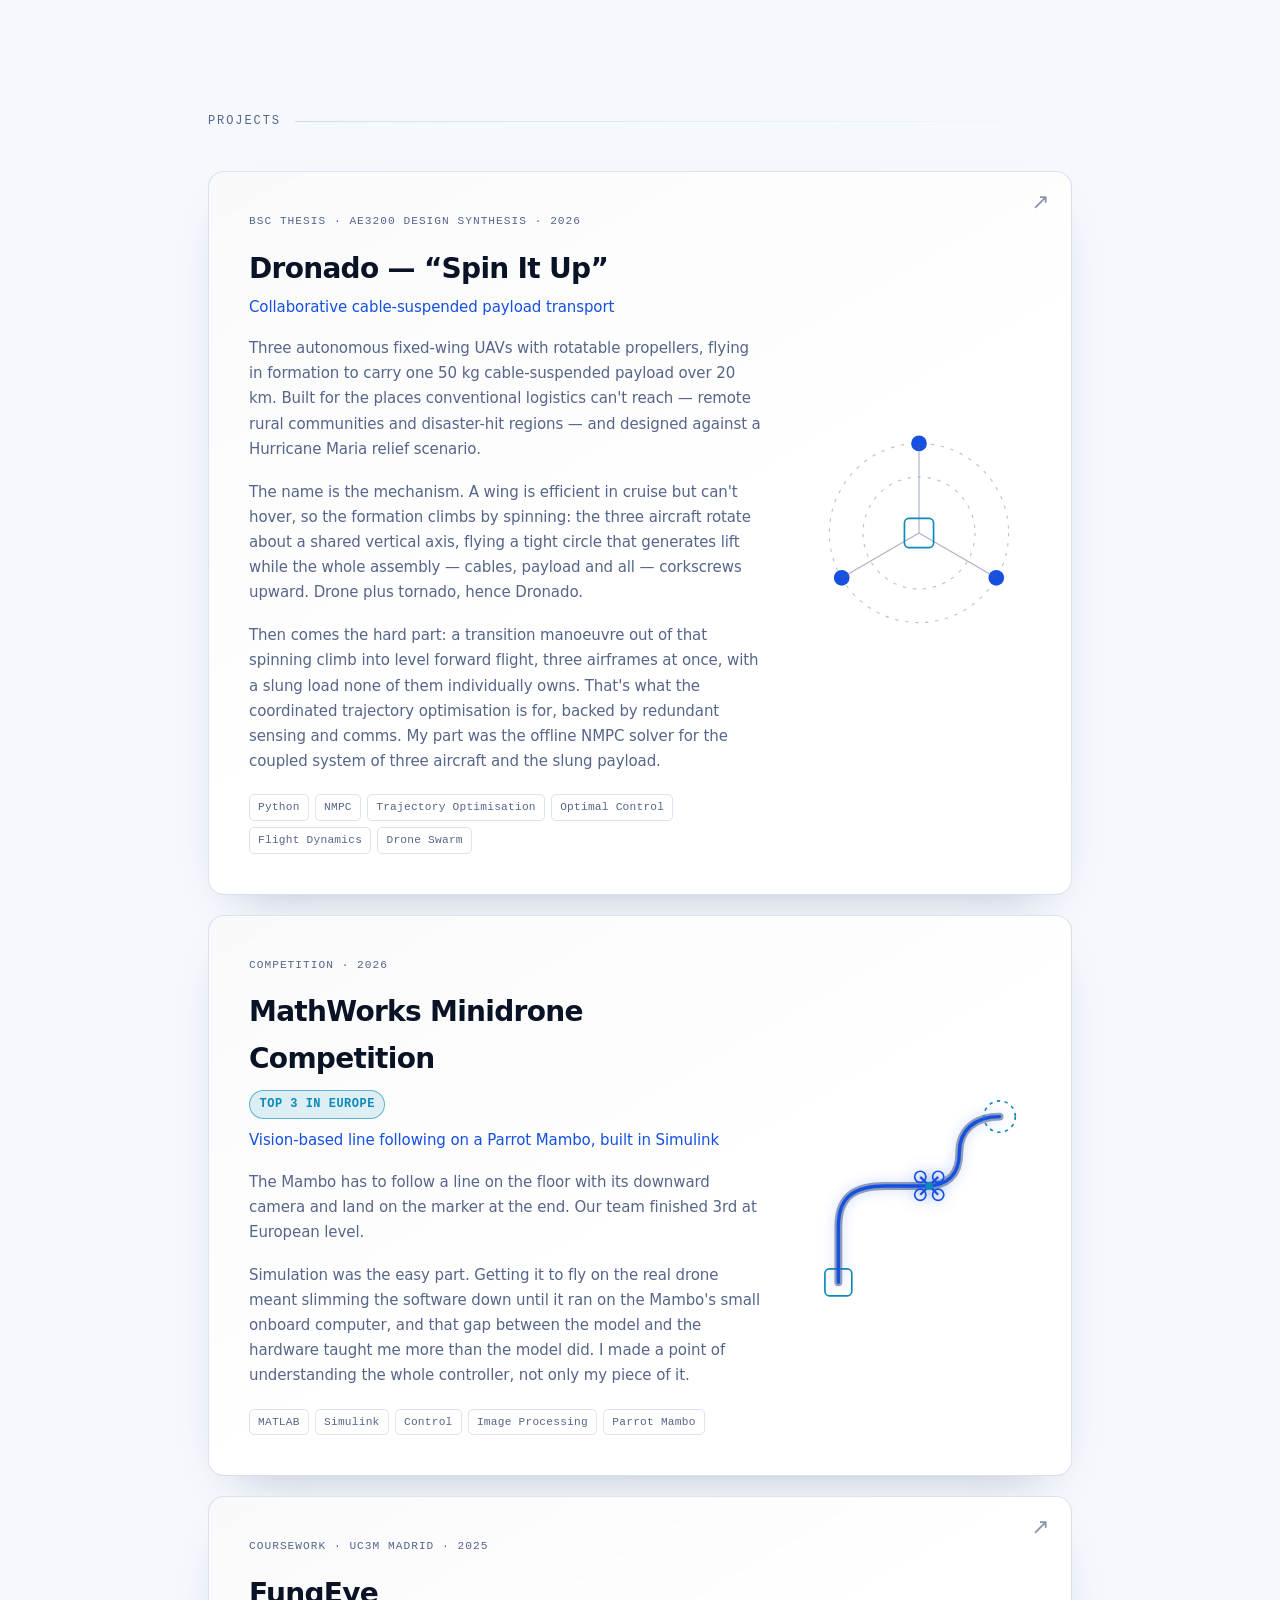
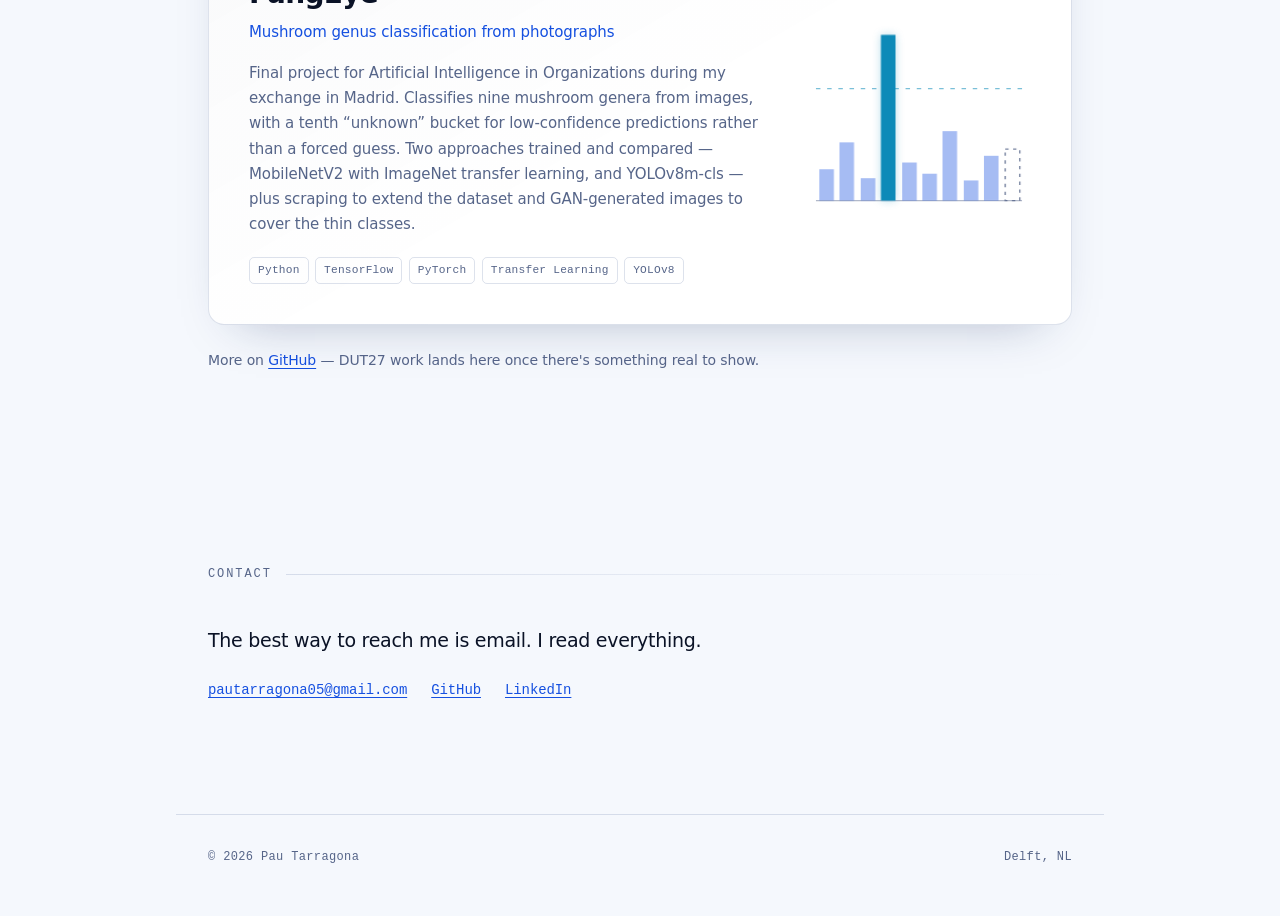
==== commit 1b36f4df: "Minidrone card: visible quadrotor art in both themes, MathWorks in title, Top 3 in Europe badge; hig" ====
--- a/index.html
+++ b/index.html
@@ -27,7 +27,7 @@
 -->
 
 <link rel="icon" href="data:image/svg+xml,<svg xmlns='http://www.w3.org/2000/svg' viewBox='0 0 100 100'><rect width='100' height='100' rx='22' fill='%23070b14'/><text x='50' y='72' font-size='62' font-weight='700' text-anchor='middle' fill='%233d7bff' font-family='system-ui,sans-serif'>P</text></svg>">
-<link rel="stylesheet" href="style.css">
+<link rel="stylesheet" href="style.css?v=2026-11-06">
 <!-- Scroll reveals start hidden; without JS they would never appear -->
 <noscript><style>.reveal{opacity:1;transform:none}.sm-bar{transform:scaleY(1)}</style></noscript>
 
@@ -128,12 +128,13 @@
       </p>
       <p>
         My capstone was a cooperative multi-drone cargo transport system for disaster
-        relief, where I worked on the offline NMPC behind its trajectory planning. This
-        year I'm on DUT Racing's driverless team. I like problems where the control
+        relief, where I worked on the offline NMPC behind its trajectory planning. In the
+        MathWorks Minidrone Competition our team finished <strong>3rd in Europe</strong>,
+        and this year I'm on DUT Racing's driverless team. I like problems where the control
         theory has to survive contact with real hardware.
       </p>
       <p>
-        Open for internships in 2027.
+        <strong>Open for internships in 2027.</strong>
       </p>
       <!-- Drop cv.pdf in the repo root, then delete these two comment lines to switch the button on.
       <p class="actions">
@@ -284,13 +285,13 @@
 
     <div class="feature">
       <div class="feature-body">
-        <p class="kicker">Competition · MathWorks Minidrone · 2026 · 3rd in Europe</p>
-        <h3>Minidrone line follower</h3>
-        <p class="sub">Vision-based line following on a Parrot Mambo</p>
-        <p>
-          A team entry in the MathWorks Minidrone Competition: a Parrot Mambo has to follow
-          a line on the floor using its downward camera and land on the end marker, with
-          everything built in Simulink. We placed 3rd at European level.
+        <p class="kicker">Competition · 2026</p>
+        <h3>MathWorks Minidrone Competition</h3>
+        <p class="badge-row"><span class="badge">Top 3 in Europe</span></p>
+        <p class="sub">Vision-based line following on a Parrot Mambo, built in Simulink</p>
+        <p>
+          The Mambo has to follow a line on the floor with its downward camera and land on
+          the marker at the end. Our team finished 3rd at European level.
         </p>
         <p>
           Simulation was the easy part. Getting it to fly on the real drone meant slimming
@@ -303,20 +304,42 @@
         </ul>
       </div>
       <div class="feature-art" aria-hidden="true">
-        <!-- Top-down view of a line track. The drone dot flies it once,
-             then rests on the landing marker. -->
+        <!-- Top-down view of the line track. The quadrotor flies it once,
+             tracing the line in accent colour, then sits on the landing marker.
+             Colours are also set as attributes so the drawing never falls back
+             to plain black if the stylesheet is stale. -->
         <svg viewBox="0 0 200 200">
-          <path class="md-track" id="md-path"
-                d="M30 170 V110 Q30 80 60 80 H120 Q150 80 150 50 V30"/>
-          <circle class="md-land" cx="150" cy="30" r="9"/>
-          <circle class="md-drone md-static" cx="150" cy="30" r="5"/>
-          <circle class="md-drone md-moving" r="5">
+          <rect class="md-pad" x="16" y="166" width="24" height="24" rx="4"
+                fill="none" stroke="#7fe4ff" stroke-width="1.5"/>
+          <path class="md-track" id="md-path" fill="none" stroke="#5b6a8a" stroke-width="7"
+                stroke-linecap="round" stroke-linejoin="round"
+                d="M28 178 V128 C28 100 44 92 70 92 H104 C128 92 136 80 136 62 C136 42 150 30 172 30"/>
+          <path class="md-flown" pathLength="1000" fill="none" stroke="#3d7bff" stroke-width="3"
+                stroke-linecap="round" stroke-linejoin="round"
+                d="M28 178 V128 C28 100 44 92 70 92 H104 C128 92 136 80 136 62 C136 42 150 30 172 30"/>
+          <circle class="md-land" cx="172" cy="30" r="14" fill="none" stroke="#7fe4ff"
+                  stroke-width="1.5" stroke-dasharray="3 4"/>
+          <g class="md-drone md-static" transform="translate(172 30)">
+            <path class="md-arm" d="M-8 -8 L8 8 M-8 8 L8 -8" stroke="#3d7bff" stroke-width="2"/>
+            <circle class="md-rotor" cx="-8" cy="-8" r="5" fill="none" stroke="#3d7bff" stroke-width="1.5"/>
+            <circle class="md-rotor" cx="8"  cy="-8" r="5" fill="none" stroke="#3d7bff" stroke-width="1.5"/>
+            <circle class="md-rotor" cx="-8" cy="8"  r="5" fill="none" stroke="#3d7bff" stroke-width="1.5"/>
+            <circle class="md-rotor" cx="8"  cy="8"  r="5" fill="none" stroke="#3d7bff" stroke-width="1.5"/>
+            <circle class="md-body" r="3.5" fill="#7fe4ff"/>
+          </g>
+          <g class="md-drone md-moving">
+            <path class="md-arm" d="M-8 -8 L8 8 M-8 8 L8 -8" stroke="#3d7bff" stroke-width="2"/>
+            <circle class="md-rotor" cx="-8" cy="-8" r="5" fill="none" stroke="#3d7bff" stroke-width="1.5"/>
+            <circle class="md-rotor" cx="8"  cy="-8" r="5" fill="none" stroke="#3d7bff" stroke-width="1.5"/>
+            <circle class="md-rotor" cx="-8" cy="8"  r="5" fill="none" stroke="#3d7bff" stroke-width="1.5"/>
+            <circle class="md-rotor" cx="8"  cy="8"  r="5" fill="none" stroke="#3d7bff" stroke-width="1.5"/>
+            <circle class="md-body" r="3.5" fill="#7fe4ff"/>
             <animateMotion dur="5s" begin="0s" fill="freeze" calcMode="spline"
                            keyPoints="0;0;1" keyTimes="0;0.2;1"
                            keySplines="0 0 1 1;0.4 0 0.2 1">
               <mpath href="#md-path" xlink:href="#md-path"/>
             </animateMotion>
-          </circle>
+          </g>
         </svg>
       </div>
     </div>
--- a/style.css
+++ b/style.css
@@ -533,27 +533,40 @@
 }
 @keyframes rise-bar { to { transform: scaleY(1); } }
 
-/* ── Minidrone: line track with a drone flying it ── */
-
-.md-track {
-  fill: none;
-  stroke: color-mix(in srgb, var(--muted) 55%, transparent);
-  stroke-width: 6;
-  stroke-linecap: round;
-  stroke-linejoin: round;
-}
-.md-land {
-  fill: none;
-  stroke: var(--ice);
-  stroke-width: 1.5;
-  stroke-dasharray: 3 4;
-}
-.md-drone {
-  fill: var(--accent);
-  filter: drop-shadow(0 0 5px color-mix(in srgb, var(--accent) 55%, transparent));
-}
+/* ── Minidrone: line track with a quadrotor flying it ── */
+
+.md-track { stroke: color-mix(in srgb, var(--muted) 60%, transparent); }
+.md-flown {
+  stroke: var(--accent);
+  stroke-dasharray: 1000;
+  stroke-dashoffset: 1000;
+  /* same 4 s run as the drone's motion, which starts after a 1 s hold */
+  animation: draw 4s 1s cubic-bezier(.4, 0, .2, 1) forwards;
+  filter: drop-shadow(0 0 6px color-mix(in srgb, var(--accent) 45%, transparent));
+}
+.md-land, .md-pad { stroke: var(--ice); }
+.md-arm, .md-rotor { stroke: var(--accent); }
+.md-body { fill: var(--ice); }
+.md-drone { filter: drop-shadow(0 0 6px color-mix(in srgb, var(--accent) 50%, transparent)); }
 /* the static copy only shows when motion is reduced (see the end of the file) */
 .md-static { display: none; }
+
+/* small highlight pill, used next to a project title */
+.badge-row { margin: .5rem 0 .6rem; }
+.badge {
+  display: inline-block;
+  padding: .2rem .6rem;
+  border: 1px solid color-mix(in srgb, var(--ice) 60%, transparent);
+  border-radius: 999px;
+  background: color-mix(in srgb, var(--ice) 12%, transparent);
+  color: var(--ice);
+  font-family: var(--mono);
+  font-size: .75rem;
+  font-weight: 600;
+  letter-spacing: .04em;
+  text-transform: uppercase;
+  white-space: nowrap;
+}
 
 .more {
   margin: 1.5rem 0 0;
@@ -600,5 +613,6 @@
   .tracer { display: none; }
   .md-moving { display: none; }
   .md-static { display: inline; }
+  .md-flown { stroke-dashoffset: 0; }
   .response { stroke-dashoffset: 0; }
 }
